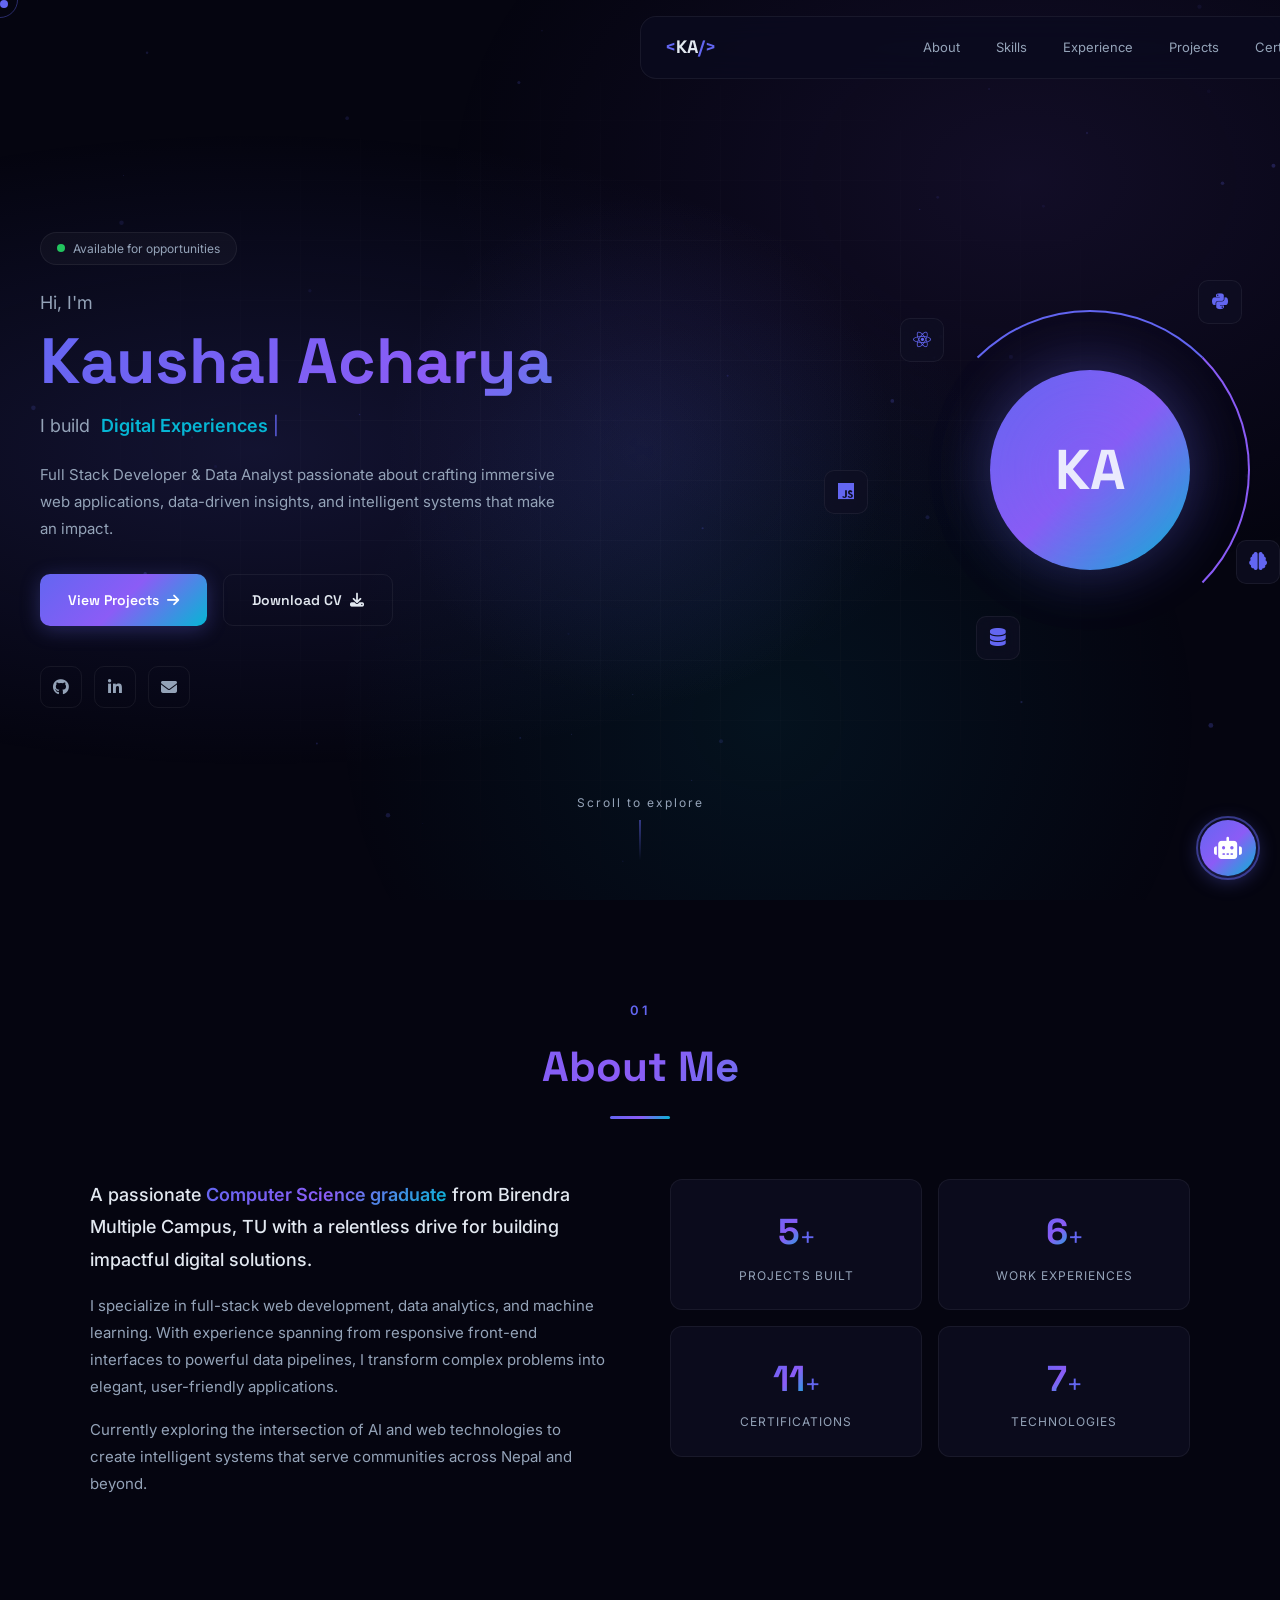
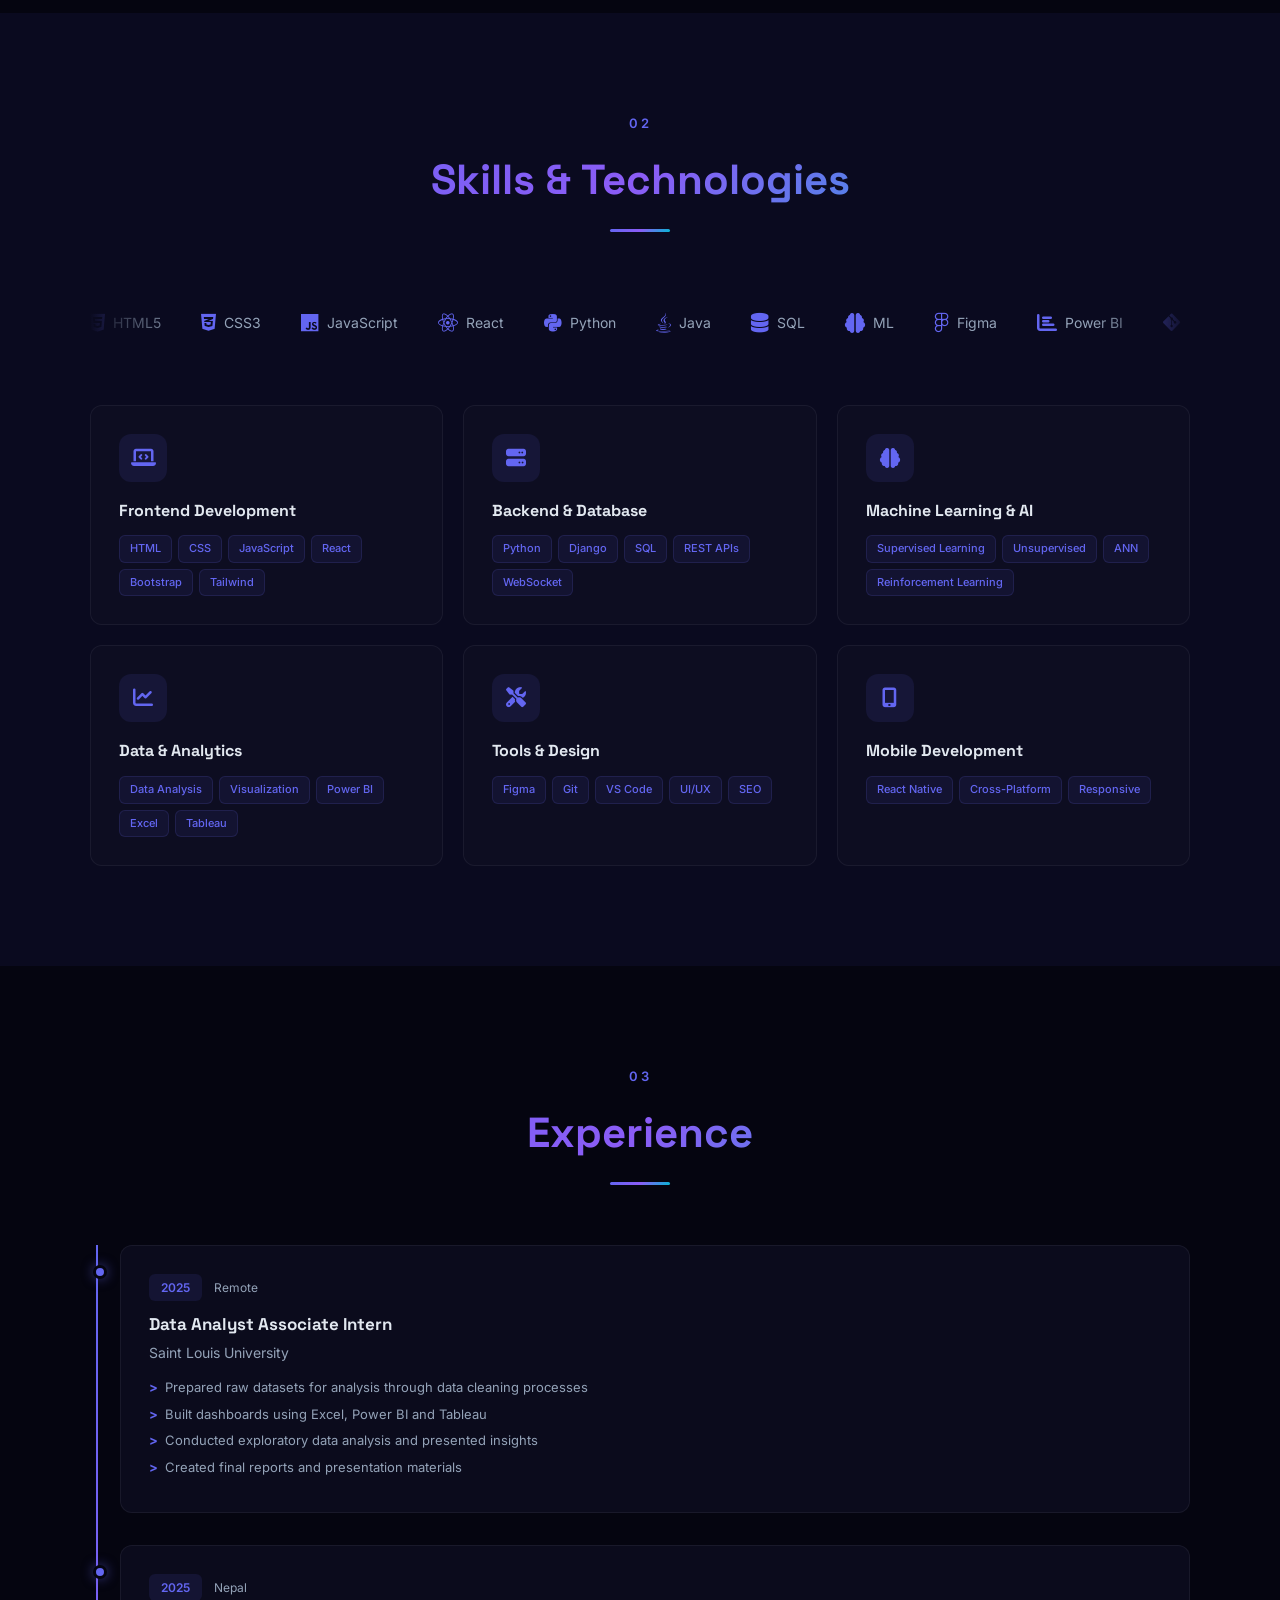
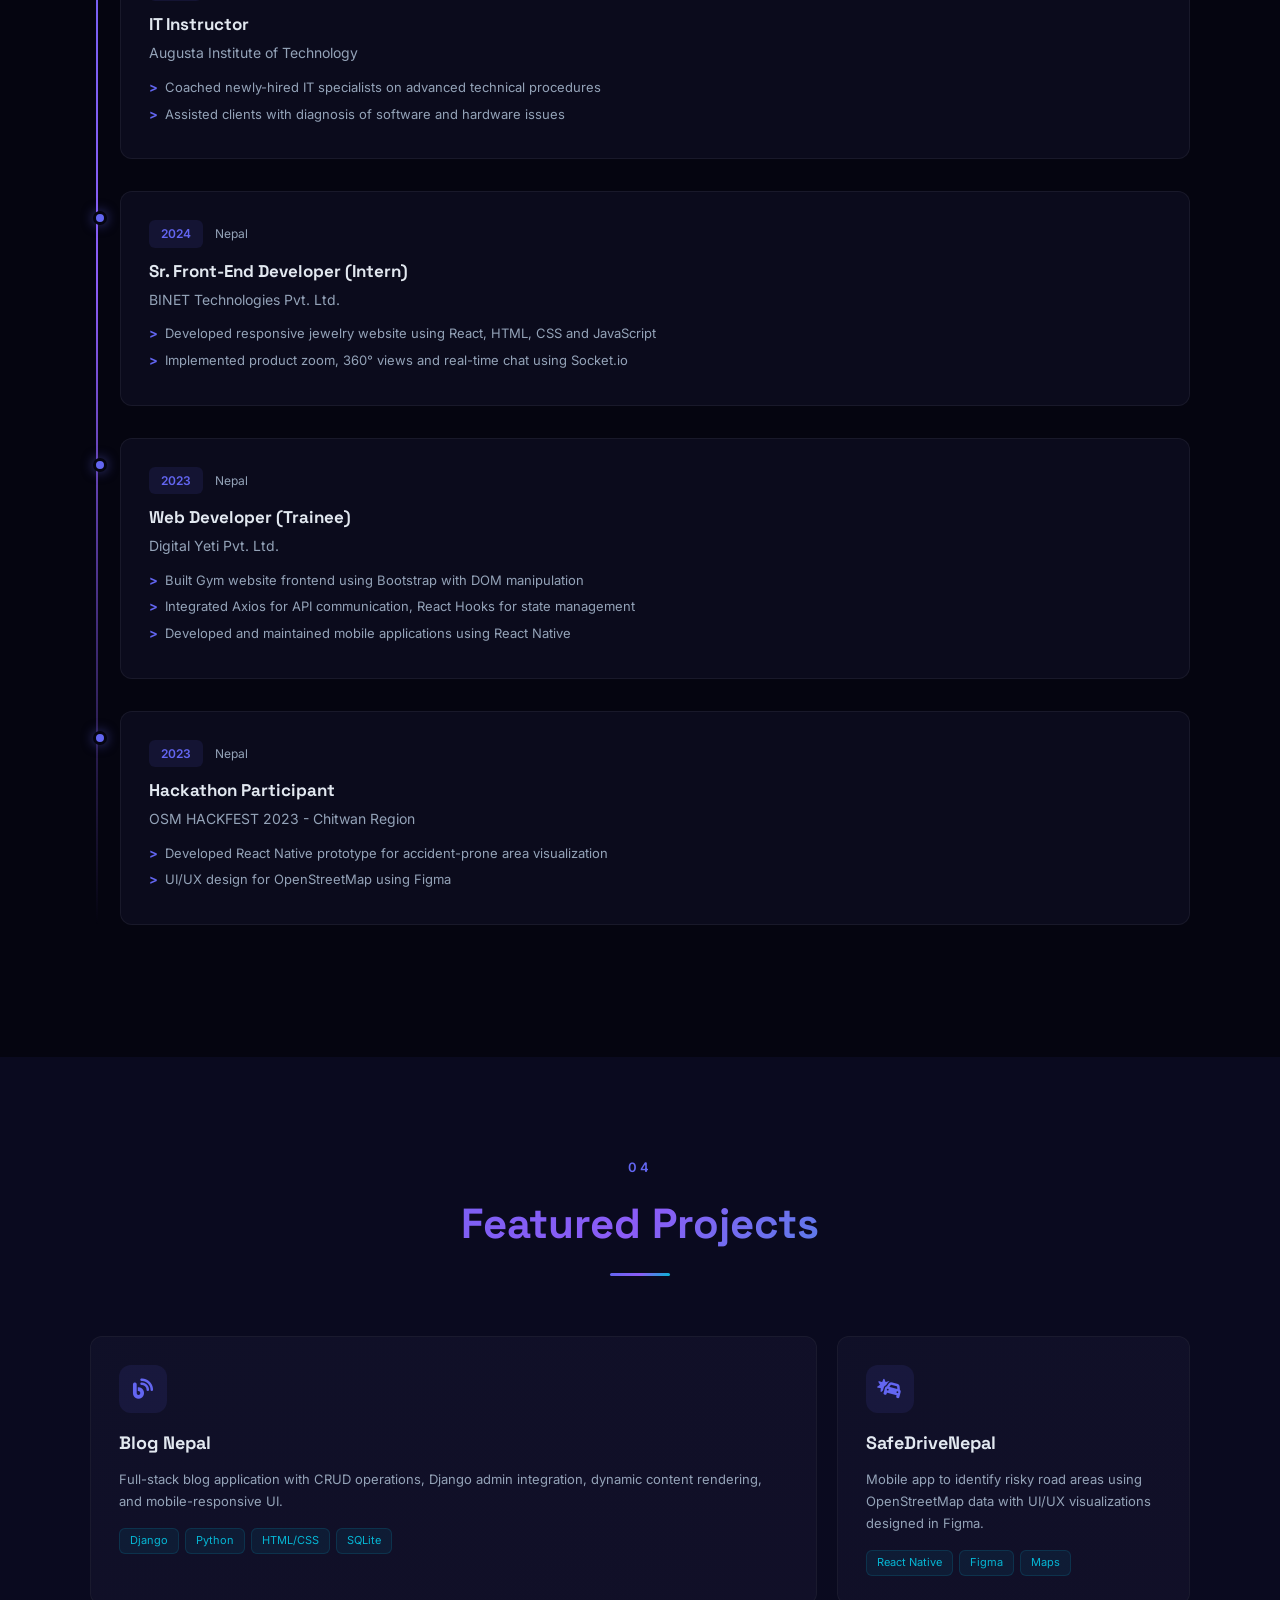
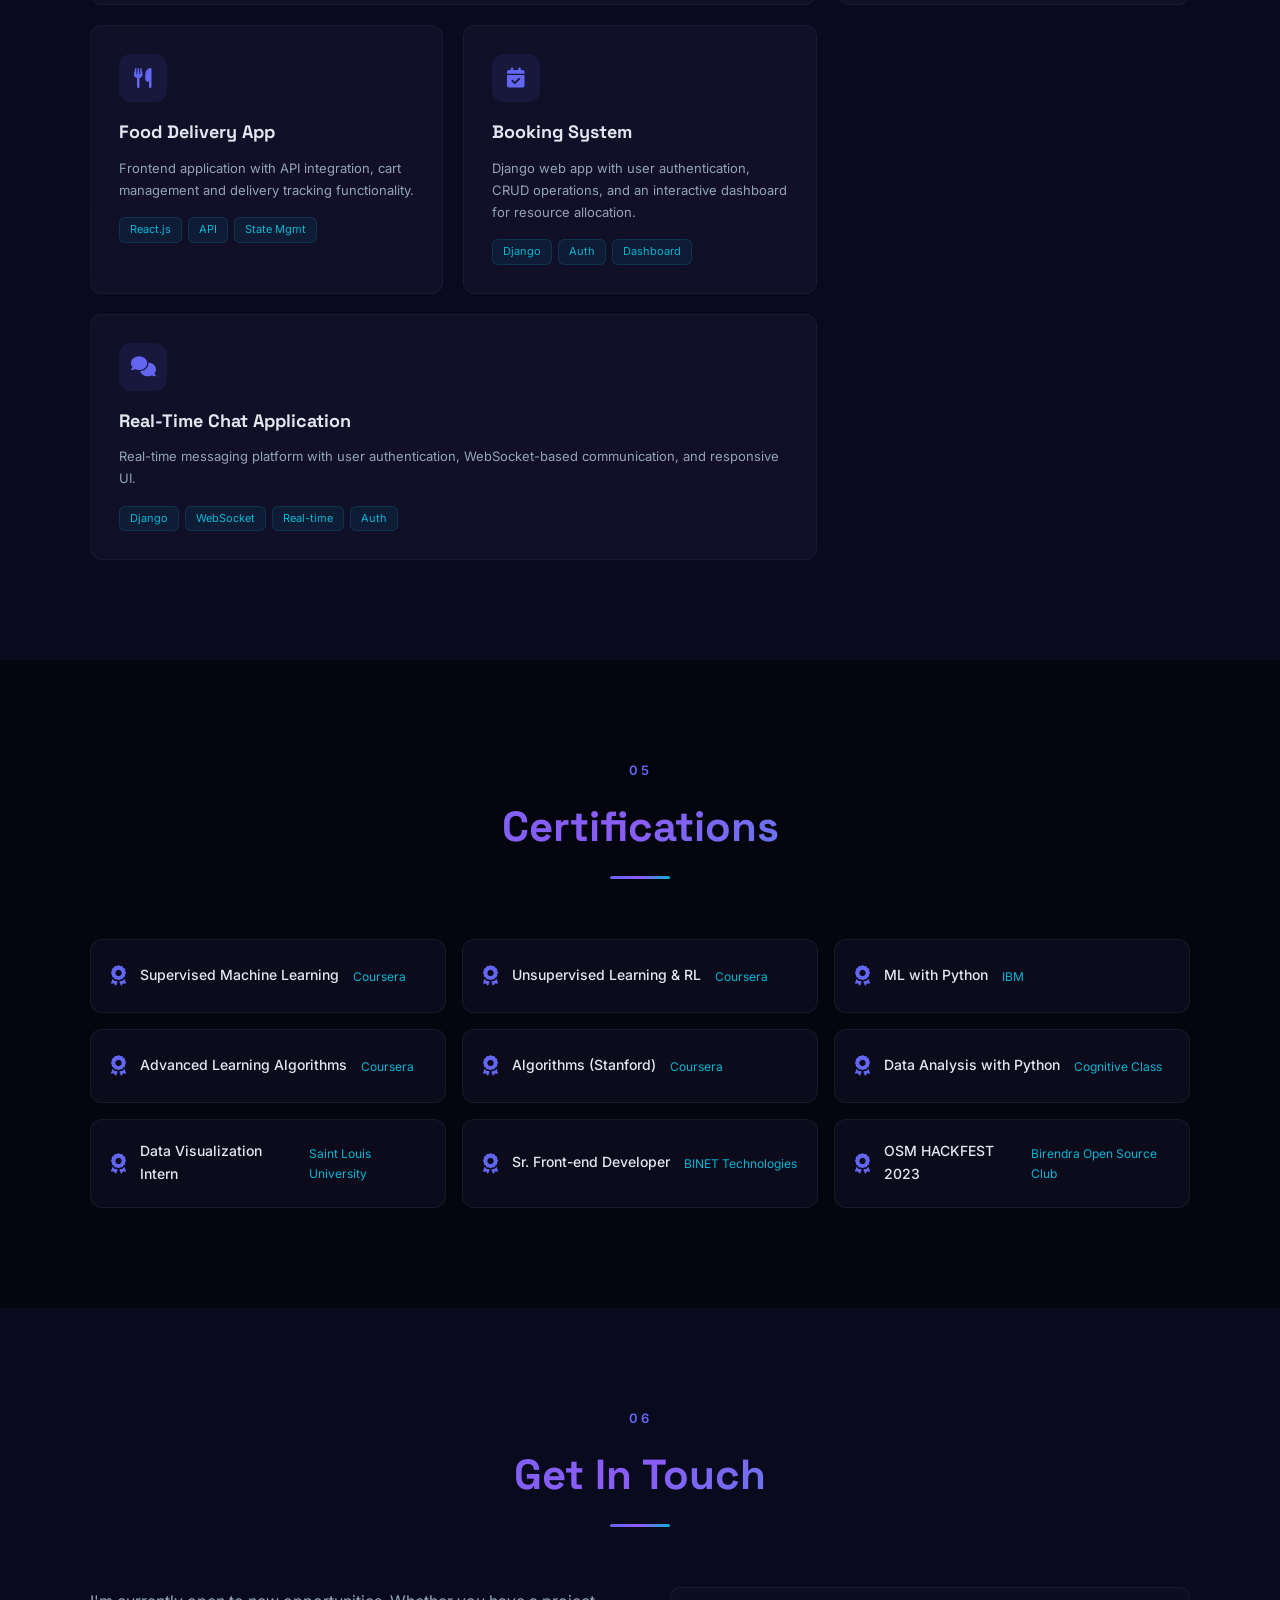
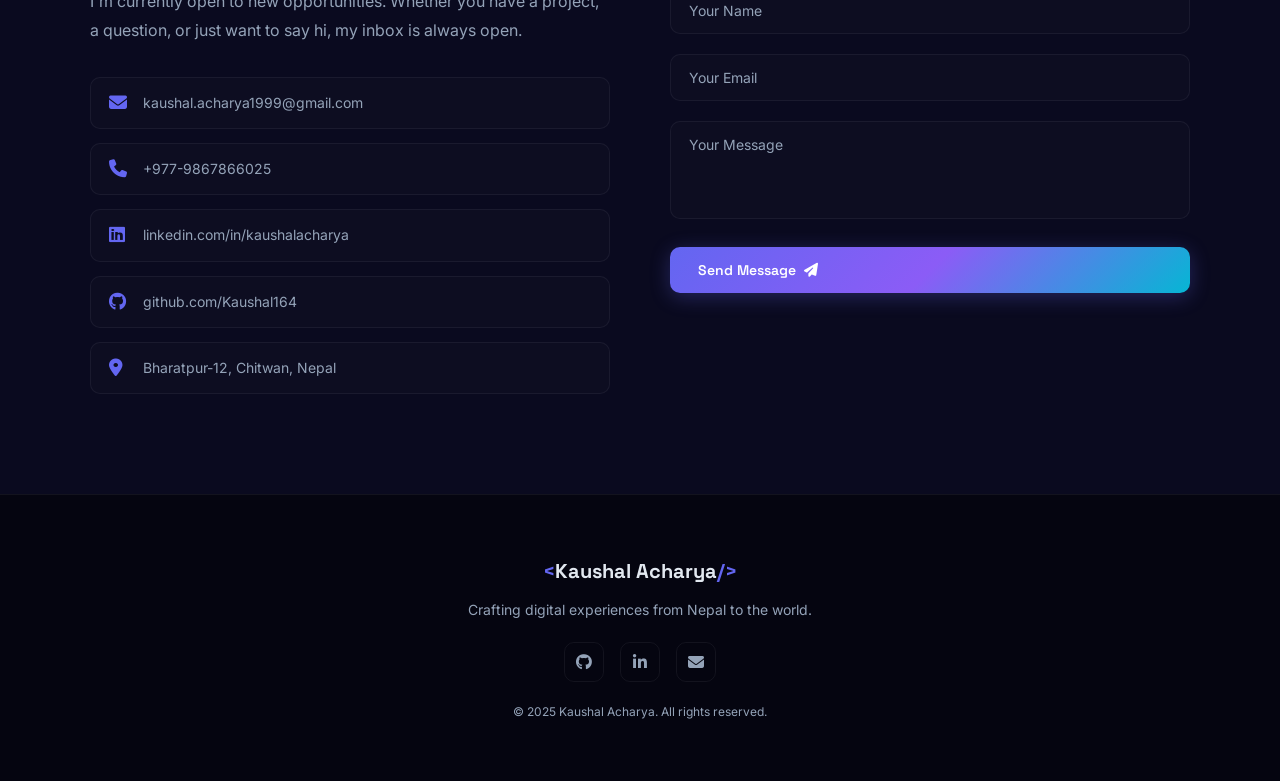
==== index.html @ 0e6165b6 "fix: correct CSS and JS file paths in HTML" ====
<!DOCTYPE html>
<html lang="en" class="dark">
<head>
    <meta charset="UTF-8">
    <meta name="viewport" content="width=device-width, initial-scale=1.0">
    <title>Kaushal Acharya | Software Developer & Data Analyst</title>
    <meta name="description" content="Ultra-premium portfolio of Kaushal Acharya - Full Stack Developer, Data Analyst & ML Enthusiast building impactful digital experiences.">
    <meta name="keywords" content="Kaushal Acharya, Software Developer, Data Analyst, Machine Learning, Nepal, Portfolio">
    <meta property="og:title" content="Kaushal Acharya | Developer Portfolio">
    <meta property="og:description" content="Full Stack Developer & Data Analyst crafting digital experiences">
    <meta property="og:type" content="website">
    <meta property="og:url" content="https://www.kaushalacharya.com.np">
    <link rel="canonical" href="https://www.kaushalacharya.com.np">
    <link rel="preconnect" href="https://fonts.googleapis.com">
    <link rel="preconnect" href="https://fonts.gstatic.com" crossorigin>
    <link href="https://fonts.googleapis.com/css2?family=Space+Grotesk:wght@300;400;500;600;700&family=Inter:wght@300;400;500;600;700;800&display=swap" rel="stylesheet">
    <link rel="stylesheet" href="https://cdnjs.cloudflare.com/ajax/libs/font-awesome/6.5.0/css/all.min.css">
    <link rel="stylesheet" href="styles.css">
</head>
<body>
    <!-- Loading Screen -->
    <div class="loader" id="loader">
        <div class="loader-content">
            <div class="loader-logo">KA</div>
            <div class="loader-bar"><div class="loader-progress" id="loaderProgress"></div></div>
            <div class="loader-text">Initializing experience...</div>
        </div>
    </div>

    <!-- Custom Cursor -->
    <div class="cursor-dot" id="cursorDot"></div>
    <div class="cursor-outline" id="cursorOutline"></div>

    <!-- Scroll Progress -->
    <div class="scroll-progress" id="scrollProgress"></div>

    <!-- Floating Particles Background -->
    <canvas id="particlesCanvas"></canvas>

    <!-- Navbar -->
    <nav class="navbar" id="navbar">
        <div class="nav-container">
            <a href="#hero" class="nav-logo">
                <span class="logo-bracket">&lt;</span>KA<span class="logo-bracket">/&gt;</span>
            </a>
            <div class="nav-links" id="navLinks">
                <a href="#about" class="nav-link">About</a>
                <a href="#skills" class="nav-link">Skills</a>
                <a href="#experience" class="nav-link">Experience</a>
                <a href="#projects" class="nav-link">Projects</a>
                <a href="#certifications" class="nav-link">Certifications</a>
                <a href="#contact" class="nav-link">Contact</a>
            </div>
            <div class="nav-actions">
                <button class="nav-cta" onclick="document.getElementById('contact').scrollIntoView({behavior:'smooth'})">Hire Me</button>
                <button class="nav-toggle" id="navToggle" aria-label="Menu">
                    <span></span><span></span><span></span>
                </button>
            </div>
        </div>
    </nav>

    <!-- Hero Section -->
    <section class="hero" id="hero">
        <div class="hero-bg">
            <div class="hero-gradient"></div>
            <div class="hero-grid"></div>
            <div class="hero-glow"></div>
        </div>
        <div class="hero-content">
            <div class="hero-text">
                <div class="hero-badge">
                    <span class="badge-dot"></span>
                    <span>Available for opportunities</span>
                </div>
                <h1 class="hero-title">
                    <span class="title-line">Hi, I'm</span>
                    <span class="title-name">Kaushal Acharya</span>
                </h1>
                <div class="hero-roles">
                    <span class="role-prefix">I build</span>
                    <span class="role-text" id="roleText">Digital Experiences</span>
                    <span class="role-cursor">|</span>
                </div>
                <p class="hero-desc">Full Stack Developer & Data Analyst passionate about crafting immersive web applications, data-driven insights, and intelligent systems that make an impact.</p>
                <div class="hero-cta">
                    <a href="#projects" class="btn-primary"><span>View Projects</span><i class="fas fa-arrow-right"></i></a>
                    <a href="portfolio/main/static/main/resume/Kaushal_Acharya_Resume.pdf" download class="btn-secondary"><span>Download CV</span><i class="fas fa-download"></i></a>
                </div>
                <div class="hero-social">
                    <a href="https://github.com/Kaushal164" target="_blank" class="social-link" aria-label="GitHub"><i class="fab fa-github"></i></a>
                    <a href="https://linkedin.com/in/kaushalacharya" target="_blank" class="social-link" aria-label="LinkedIn"><i class="fab fa-linkedin-in"></i></a>
                    <a href="mailto:kaushal.acharya1999@gmail.com" class="social-link" aria-label="Email"><i class="fas fa-envelope"></i></a>
                </div>
            </div>
            <div class="hero-visual">
                <div class="hero-avatar">
                    <div class="avatar-ring"></div>
                    <div class="avatar-glow"></div>
                    <div class="avatar-inner">KA</div>
                </div>
                <div class="floating-elements">
                    <div class="float-el float-1"><i class="fab fa-react"></i></div>
                    <div class="float-el float-2"><i class="fab fa-python"></i></div>
                    <div class="float-el float-3"><i class="fas fa-brain"></i></div>
                    <div class="float-el float-4"><i class="fas fa-database"></i></div>
                    <div class="float-el float-5"><i class="fab fa-js"></i></div>
                </div>
            </div>
        </div>
        <div class="scroll-indicator">
            <span>Scroll to explore</span>
            <div class="scroll-line"></div>
        </div>
    </section>

    <!-- About Section -->
    <section class="section" id="about">
        <div class="section-container">
            <div class="section-header">
                <span class="section-tag">01</span>
                <h2 class="section-title">About Me</h2>
                <div class="section-line"></div>
            </div>
            <div class="about-content">
                <div class="about-text">
                    <p class="about-intro">A passionate <span class="text-gradient">Computer Science graduate</span> from Birendra Multiple Campus, TU with a relentless drive for building impactful digital solutions.</p>
                    <p>I specialize in full-stack web development, data analytics, and machine learning. With experience spanning from responsive front-end interfaces to powerful data pipelines, I transform complex problems into elegant, user-friendly applications.</p>
                    <p>Currently exploring the intersection of AI and web technologies to create intelligent systems that serve communities across Nepal and beyond.</p>
                </div>
                <div class="about-stats">
                    <div class="stat-card">
                        <span class="stat-number" data-count="5">0</span><span class="stat-plus">+</span>
                        <span class="stat-label">Projects Built</span>
                    </div>
                    <div class="stat-card">
                        <span class="stat-number" data-count="6">0</span><span class="stat-plus">+</span>
                        <span class="stat-label">Work Experiences</span>
                    </div>
                    <div class="stat-card">
                        <span class="stat-number" data-count="11">0</span><span class="stat-plus">+</span>
                        <span class="stat-label">Certifications</span>
                    </div>
                    <div class="stat-card">
                        <span class="stat-number" data-count="7">0</span><span class="stat-plus">+</span>
                        <span class="stat-label">Technologies</span>
                    </div>
                </div>
            </div>
        </div>
    </section>

    <!-- Skills Section -->
    <section class="section section-alt" id="skills">
        <div class="section-container">
            <div class="section-header">
                <span class="section-tag">02</span>
                <h2 class="section-title">Skills & Technologies</h2>
                <div class="section-line"></div>
            </div>
            <div class="skills-marquee">
                <div class="marquee-track">
                    <div class="marquee-item"><i class="fab fa-html5"></i><span>HTML5</span></div>
                    <div class="marquee-item"><i class="fab fa-css3-alt"></i><span>CSS3</span></div>
                    <div class="marquee-item"><i class="fab fa-js"></i><span>JavaScript</span></div>
                    <div class="marquee-item"><i class="fab fa-react"></i><span>React</span></div>
                    <div class="marquee-item"><i class="fab fa-python"></i><span>Python</span></div>
                    <div class="marquee-item"><i class="fab fa-java"></i><span>Java</span></div>
                    <div class="marquee-item"><i class="fas fa-database"></i><span>SQL</span></div>
                    <div class="marquee-item"><i class="fas fa-brain"></i><span>ML</span></div>
                    <div class="marquee-item"><i class="fab fa-figma"></i><span>Figma</span></div>
                    <div class="marquee-item"><i class="fas fa-chart-bar"></i><span>Power BI</span></div>
                    <div class="marquee-item"><i class="fab fa-git-alt"></i><span>Git</span></div>
                    <div class="marquee-item"><i class="fab fa-node-js"></i><span>Django</span></div>
                    <div class="marquee-item"><i class="fab fa-html5"></i><span>HTML5</span></div>
                    <div class="marquee-item"><i class="fab fa-css3-alt"></i><span>CSS3</span></div>
                    <div class="marquee-item"><i class="fab fa-js"></i><span>JavaScript</span></div>
                    <div class="marquee-item"><i class="fab fa-react"></i><span>React</span></div>
                    <div class="marquee-item"><i class="fab fa-python"></i><span>Python</span></div>
                    <div class="marquee-item"><i class="fab fa-java"></i><span>Java</span></div>
                </div>
            </div>
            <div class="skills-grid">
                <div class="skill-card" data-category="frontend">
                    <div class="skill-card-glow"></div>
                    <div class="skill-card-icon"><i class="fas fa-laptop-code"></i></div>
                    <h3>Frontend Development</h3>
                    <div class="skill-tags">
                        <span>HTML</span><span>CSS</span><span>JavaScript</span><span>React</span><span>Bootstrap</span><span>Tailwind</span>
                    </div>
                </div>
                <div class="skill-card" data-category="backend">
                    <div class="skill-card-glow"></div>
                    <div class="skill-card-icon"><i class="fas fa-server"></i></div>
                    <h3>Backend & Database</h3>
                    <div class="skill-tags">
                        <span>Python</span><span>Django</span><span>SQL</span><span>REST APIs</span><span>WebSocket</span>
                    </div>
                </div>
                <div class="skill-card" data-category="ml">
                    <div class="skill-card-glow"></div>
                    <div class="skill-card-icon"><i class="fas fa-brain"></i></div>
                    <h3>Machine Learning & AI</h3>
                    <div class="skill-tags">
                        <span>Supervised Learning</span><span>Unsupervised</span><span>ANN</span><span>Reinforcement Learning</span>
                    </div>
                </div>
                <div class="skill-card" data-category="data">
                    <div class="skill-card-glow"></div>
                    <div class="skill-card-icon"><i class="fas fa-chart-line"></i></div>
                    <h3>Data & Analytics</h3>
                    <div class="skill-tags">
                        <span>Data Analysis</span><span>Visualization</span><span>Power BI</span><span>Excel</span><span>Tableau</span>
                    </div>
                </div>
                <div class="skill-card" data-category="tools">
                    <div class="skill-card-glow"></div>
                    <div class="skill-card-icon"><i class="fas fa-tools"></i></div>
                    <h3>Tools & Design</h3>
                    <div class="skill-tags">
                        <span>Figma</span><span>Git</span><span>VS Code</span><span>UI/UX</span><span>SEO</span>
                    </div>
                </div>
                <div class="skill-card" data-category="mobile">
                    <div class="skill-card-glow"></div>
                    <div class="skill-card-icon"><i class="fas fa-mobile-alt"></i></div>
                    <h3>Mobile Development</h3>
                    <div class="skill-tags">
                        <span>React Native</span><span>Cross-Platform</span><span>Responsive</span>
                    </div>
                </div>
            </div>
        </div>
    </section>

    <!-- Experience Section -->
    <section class="section" id="experience">
        <div class="section-container">
            <div class="section-header">
                <span class="section-tag">03</span>
                <h2 class="section-title">Experience</h2>
                <div class="section-line"></div>
            </div>
            <div class="timeline">
                <div class="timeline-item">
                    <div class="timeline-dot"></div>
                    <div class="timeline-card">
                        <div class="timeline-meta"><span class="timeline-date">2025</span><span class="timeline-location">Remote</span></div>
                        <h3>Data Analyst Associate Intern</h3>
                        <h4>Saint Louis University</h4>
                        <ul>
                            <li>Prepared raw datasets for analysis through data cleaning processes</li>
                            <li>Built dashboards using Excel, Power BI and Tableau</li>
                            <li>Conducted exploratory data analysis and presented insights</li>
                            <li>Created final reports and presentation materials</li>
                        </ul>
                    </div>
                </div>
                <div class="timeline-item">
                    <div class="timeline-dot"></div>
                    <div class="timeline-card">
                        <div class="timeline-meta"><span class="timeline-date">2025</span><span class="timeline-location">Nepal</span></div>
                        <h3>IT Instructor</h3>
                        <h4>Augusta Institute of Technology</h4>
                        <ul>
                            <li>Coached newly-hired IT specialists on advanced technical procedures</li>
                            <li>Assisted clients with diagnosis of software and hardware issues</li>
                        </ul>
                    </div>
                </div>
                <div class="timeline-item">
                    <div class="timeline-dot"></div>
                    <div class="timeline-card">
                        <div class="timeline-meta"><span class="timeline-date">2024</span><span class="timeline-location">Nepal</span></div>
                        <h3>Sr. Front-End Developer (Intern)</h3>
                        <h4>BINET Technologies Pvt. Ltd.</h4>
                        <ul>
                            <li>Developed responsive jewelry website using React, HTML, CSS and JavaScript</li>
                            <li>Implemented product zoom, 360° views and real-time chat using Socket.io</li>
                        </ul>
                    </div>
                </div>
                <div class="timeline-item">
                    <div class="timeline-dot"></div>
                    <div class="timeline-card">
                        <div class="timeline-meta"><span class="timeline-date">2023</span><span class="timeline-location">Nepal</span></div>
                        <h3>Web Developer (Trainee)</h3>
                        <h4>Digital Yeti Pvt. Ltd.</h4>
                        <ul>
                            <li>Built Gym website frontend using Bootstrap with DOM manipulation</li>
                            <li>Integrated Axios for API communication, React Hooks for state management</li>
                            <li>Developed and maintained mobile applications using React Native</li>
                        </ul>
                    </div>
                </div>
                <div class="timeline-item">
                    <div class="timeline-dot"></div>
                    <div class="timeline-card">
                        <div class="timeline-meta"><span class="timeline-date">2023</span><span class="timeline-location">Nepal</span></div>
                        <h3>Hackathon Participant</h3>
                        <h4>OSM HACKFEST 2023 - Chitwan Region</h4>
                        <ul>
                            <li>Developed React Native prototype for accident-prone area visualization</li>
                            <li>UI/UX design for OpenStreetMap using Figma</li>
                        </ul>
                    </div>
                </div>
            </div>
        </div>
    </section>

    <!-- Projects Section -->
    <section class="section section-alt" id="projects">
        <div class="section-container">
            <div class="section-header">
                <span class="section-tag">04</span>
                <h2 class="section-title">Featured Projects</h2>
                <div class="section-line"></div>
            </div>
            <div class="projects-grid">
                <div class="project-card project-featured">
                    <div class="project-card-bg"></div>
                    <div class="project-content">
                        <div class="project-icon"><i class="fas fa-blog"></i></div>
                        <h3>Blog Nepal</h3>
                        <p>Full-stack blog application with CRUD operations, Django admin integration, dynamic content rendering, and mobile-responsive UI.</p>
                        <div class="project-tags"><span>Django</span><span>Python</span><span>HTML/CSS</span><span>SQLite</span></div>
                    </div>
                </div>
                <div class="project-card">
                    <div class="project-card-bg"></div>
                    <div class="project-content">
                        <div class="project-icon"><i class="fas fa-car-crash"></i></div>
                        <h3>SafeDriveNepal</h3>
                        <p>Mobile app to identify risky road areas using OpenStreetMap data with UI/UX visualizations designed in Figma.</p>
                        <div class="project-tags"><span>React Native</span><span>Figma</span><span>Maps</span></div>
                    </div>
                </div>
                <div class="project-card">
                    <div class="project-card-bg"></div>
                    <div class="project-content">
                        <div class="project-icon"><i class="fas fa-utensils"></i></div>
                        <h3>Food Delivery App</h3>
                        <p>Frontend application with API integration, cart management and delivery tracking functionality.</p>
                        <div class="project-tags"><span>React.js</span><span>API</span><span>State Mgmt</span></div>
                    </div>
                </div>
                <div class="project-card">
                    <div class="project-card-bg"></div>
                    <div class="project-content">
                        <div class="project-icon"><i class="fas fa-calendar-check"></i></div>
                        <h3>Booking System</h3>
                        <p>Django web app with user authentication, CRUD operations, and an interactive dashboard for resource allocation.</p>
                        <div class="project-tags"><span>Django</span><span>Auth</span><span>Dashboard</span></div>
                    </div>
                </div>
                <div class="project-card project-featured">
                    <div class="project-card-bg"></div>
                    <div class="project-content">
                        <div class="project-icon"><i class="fas fa-comments"></i></div>
                        <h3>Real-Time Chat Application</h3>
                        <p>Real-time messaging platform with user authentication, WebSocket-based communication, and responsive UI.</p>
                        <div class="project-tags"><span>Django</span><span>WebSocket</span><span>Real-time</span><span>Auth</span></div>
                    </div>
                </div>
            </div>
        </div>
    </section>

    <!-- Certifications Section -->
    <section class="section" id="certifications">
        <div class="section-container">
            <div class="section-header">
                <span class="section-tag">05</span>
                <h2 class="section-title">Certifications</h2>
                <div class="section-line"></div>
            </div>
            <div class="certs-grid">
                <div class="cert-card"><div class="cert-icon"><i class="fas fa-award"></i></div><h4>Supervised Machine Learning</h4><span>Coursera</span></div>
                <div class="cert-card"><div class="cert-icon"><i class="fas fa-award"></i></div><h4>Unsupervised Learning & RL</h4><span>Coursera</span></div>
                <div class="cert-card"><div class="cert-icon"><i class="fas fa-award"></i></div><h4>ML with Python</h4><span>IBM</span></div>
                <div class="cert-card"><div class="cert-icon"><i class="fas fa-award"></i></div><h4>Advanced Learning Algorithms</h4><span>Coursera</span></div>
                <div class="cert-card"><div class="cert-icon"><i class="fas fa-award"></i></div><h4>Algorithms (Stanford)</h4><span>Coursera</span></div>
                <div class="cert-card"><div class="cert-icon"><i class="fas fa-award"></i></div><h4>Data Analysis with Python</h4><span>Cognitive Class</span></div>
                <div class="cert-card"><div class="cert-icon"><i class="fas fa-award"></i></div><h4>Data Visualization Intern</h4><span>Saint Louis University</span></div>
                <div class="cert-card"><div class="cert-icon"><i class="fas fa-award"></i></div><h4>Sr. Front-end Developer</h4><span>BINET Technologies</span></div>
                <div class="cert-card"><div class="cert-icon"><i class="fas fa-award"></i></div><h4>OSM HACKFEST 2023</h4><span>Birendra Open Source Club</span></div>
            </div>
        </div>
    </section>

    <!-- Contact Section -->
    <section class="section section-alt" id="contact">
        <div class="section-container">
            <div class="section-header">
                <span class="section-tag">06</span>
                <h2 class="section-title">Get In Touch</h2>
                <div class="section-line"></div>
            </div>
            <div class="contact-content">
                <div class="contact-info">
                    <p class="contact-desc">I'm currently open to new opportunities. Whether you have a project, a question, or just want to say hi, my inbox is always open.</p>
                    <div class="contact-links">
                        <a href="mailto:kaushal.acharya1999@gmail.com" class="contact-link"><i class="fas fa-envelope"></i><span>kaushal.acharya1999@gmail.com</span></a>
                        <a href="tel:+9779867866025" class="contact-link"><i class="fas fa-phone"></i><span>+977-9867866025</span></a>
                        <a href="https://linkedin.com/in/kaushalacharya" target="_blank" class="contact-link"><i class="fab fa-linkedin"></i><span>linkedin.com/in/kaushalacharya</span></a>
                        <a href="https://github.com/Kaushal164" target="_blank" class="contact-link"><i class="fab fa-github"></i><span>github.com/Kaushal164</span></a>
                        <div class="contact-link"><i class="fas fa-map-marker-alt"></i><span>Bharatpur-12, Chitwan, Nepal</span></div>
                    </div>
                </div>
                <form class="contact-form" id="contactForm">
                    <div class="form-group">
                        <input type="text" id="name" placeholder="Your Name" required>
                        <div class="form-line"></div>
                    </div>
                    <div class="form-group">
                        <input type="email" id="email" placeholder="Your Email" required>
                        <div class="form-line"></div>
                    </div>
                    <div class="form-group">
                        <textarea id="message" placeholder="Your Message" rows="4" required></textarea>
                        <div class="form-line"></div>
                    </div>
                    <button type="submit" class="btn-primary"><span>Send Message</span><i class="fas fa-paper-plane"></i></button>
                </form>
            </div>
        </div>
    </section>

    <!-- Footer -->
    <footer class="footer">
        <div class="footer-content">
            <div class="footer-brand">
                <span class="logo-bracket">&lt;</span>Kaushal Acharya<span class="logo-bracket">/&gt;</span>
            </div>
            <p class="footer-text">Crafting digital experiences from Nepal to the world.</p>
            <div class="footer-social">
                <a href="https://github.com/Kaushal164" target="_blank"><i class="fab fa-github"></i></a>
                <a href="https://linkedin.com/in/kaushalacharya" target="_blank"><i class="fab fa-linkedin-in"></i></a>
                <a href="mailto:kaushal.acharya1999@gmail.com"><i class="fas fa-envelope"></i></a>
            </div>
            <p class="footer-copy">&copy; 2025 Kaushal Acharya. All rights reserved.</p>
        </div>
        <button class="scroll-top" id="scrollTop"><i class="fas fa-arrow-up"></i></button>
    </footer>

    <!-- AI Assistant -->
    <div class="ai-toggle" id="aiToggle">
        <div class="ai-pulse"></div>
        <i class="fas fa-robot"></i>
    </div>
    <div class="ai-panel" id="aiPanel">
        <div class="ai-header">
            <div class="ai-avatar"><span>KA</span><div class="ai-status"></div></div>
            <div class="ai-info"><span class="ai-name">Kaushal's AI</span><span class="ai-online">Online</span></div>
            <button class="ai-close" id="aiClose"><i class="fas fa-times"></i></button>
        </div>
        <div class="ai-messages" id="aiMessages">
            <div class="ai-msg bot">
                <div class="ai-msg-content">Hey! I'm Kaushal's AI assistant. Ask me about his skills, projects, experience, or anything else. Try the suggestions below!</div>
                <span class="ai-msg-time"></span>
            </div>
        </div>
        <div class="ai-suggestions">
            <button class="ai-suggestion" data-q="What are your skills?">Skills</button>
            <button class="ai-suggestion" data-q="Tell me about your projects">Projects</button>
            <button class="ai-suggestion" data-q="What's your experience?">Experience</button>
            <button class="ai-suggestion" data-q="How can I contact you?">Contact</button>
            <button class="ai-suggestion" data-q="Tell me about your education">Education</button>
        </div>
        <div class="ai-input-area">
            <input type="text" class="ai-input" id="aiInput" placeholder="Ask me anything..." autocomplete="off">
            <button class="ai-send" id="aiSend"><i class="fas fa-paper-plane"></i></button>
        </div>
    </div>

    <script src="script.js"></script>
</body>
</html>
---- styles.css ----
/* ===== ROOT & RESETS ===== */
:root{--bg:#050510;--bg-alt:#0a0a1f;--surface:rgba(15,15,35,0.7);--glass:rgba(255,255,255,0.03);--border:rgba(255,255,255,0.06);--text:#e2e8f0;--text-dim:#94a3b8;--accent:#6366f1;--accent2:#8b5cf6;--cyan:#06b6d4;--gradient:linear-gradient(135deg,#6366f1,#8b5cf6,#06b6d4);--glow:0 0 30px rgba(99,102,241,0.3);--font:'Space Grotesk',sans-serif;--font2:'Inter',sans-serif;--radius:12px;--transition:0.3s cubic-bezier(0.4,0,0.2,1)}
*{margin:0;padding:0;box-sizing:border-box}
html{scroll-behavior:smooth;scroll-padding-top:80px}
body{font-family:var(--font2);background:var(--bg);color:var(--text);overflow-x:hidden;line-height:1.6}
::selection{background:var(--accent);color:#fff}
a{text-decoration:none;color:inherit}
ul{list-style:none}
img{max-width:100%}

/* ===== LOADER ===== */
.loader{position:fixed;inset:0;z-index:10000;background:var(--bg);display:flex;align-items:center;justify-content:center;transition:opacity .6s,visibility .6s}
.loader.hidden{opacity:0;visibility:hidden;pointer-events:none}
.loader-content{text-align:center}
.loader-logo{font-family:var(--font);font-size:48px;font-weight:700;background:var(--gradient);-webkit-background-clip:text;-webkit-text-fill-color:transparent;margin-bottom:30px;animation:pulse 1.5s ease infinite}
.loader-bar{width:200px;height:3px;background:var(--border);border-radius:10px;overflow:hidden;margin:0 auto 16px}
.loader-progress{height:100%;background:var(--gradient);border-radius:10px;width:0;transition:width .3s}
.loader-text{color:var(--text-dim);font-size:13px;letter-spacing:2px;text-transform:uppercase}

/* ===== CURSOR ===== */
.cursor-dot{width:8px;height:8px;background:var(--accent);border-radius:50%;position:fixed;pointer-events:none;z-index:9999;transition:transform .1s}
.cursor-outline{width:36px;height:36px;border:1.5px solid rgba(99,102,241,.4);border-radius:50%;position:fixed;pointer-events:none;z-index:9998;transition:transform .15s,width .3s,height .3s,border-color .3s}
.cursor-outline.hover{width:50px;height:50px;border-color:var(--cyan)}
@media(max-width:768px){.cursor-dot,.cursor-outline{display:none}}

/* ===== SCROLL PROGRESS ===== */
.scroll-progress{position:fixed;top:0;left:0;height:3px;background:var(--gradient);z-index:9997;width:0;transition:width .05s}

/* ===== PARTICLES ===== */
#particlesCanvas{position:fixed;inset:0;z-index:0;pointer-events:none;opacity:.4}

/* ===== NAVBAR ===== */
.navbar{position:fixed;top:16px;left:50%;transform:translateX(-50%);z-index:1000;width:calc(100% - 40px);max-width:1100px;background:rgba(10,10,30,.8);backdrop-filter:blur(20px);border:1px solid var(--border);border-radius:16px;padding:12px 24px;transition:all .4s;opacity:0;transform:translateX(-50%) translateY(-20px)}
.navbar.visible{opacity:1;transform:translateX(-50%) translateY(0)}
.navbar.scrolled{background:rgba(5,5,16,.95);box-shadow:var(--glow)}
.nav-container{display:flex;align-items:center;justify-content:space-between}
.nav-logo{font-family:var(--font);font-size:18px;font-weight:700;color:var(--text)}
.logo-bracket{color:var(--accent)}
.nav-links{display:flex;gap:8px}
.nav-link{font-size:13px;padding:8px 14px;border-radius:8px;color:var(--text-dim);transition:all .3s;position:relative}
.nav-link:hover,.nav-link.active{color:var(--text);background:var(--glass)}
.nav-link.active::after{content:'';position:absolute;bottom:4px;left:50%;transform:translateX(-50%);width:20px;height:2px;background:var(--accent);border-radius:2px}
.nav-actions{display:flex;align-items:center;gap:12px}
.nav-cta{background:var(--gradient);color:#fff;border:none;padding:8px 20px;border-radius:8px;font-size:13px;font-weight:600;cursor:pointer;font-family:var(--font);transition:all .3s;box-shadow:0 4px 15px rgba(99,102,241,.3)}
.nav-cta:hover{transform:translateY(-2px);box-shadow:0 8px 25px rgba(99,102,241,.4)}
.nav-toggle{display:none;background:none;border:none;cursor:pointer;padding:8px}
.nav-toggle span{display:block;width:22px;height:2px;background:var(--text);margin:5px 0;transition:.3s;border-radius:2px}

/* ===== HERO ===== */
.hero{position:relative;min-height:100vh;display:flex;align-items:center;padding:120px 40px 80px;overflow:hidden}
.hero-bg{position:absolute;inset:0;z-index:0}
.hero-gradient{position:absolute;inset:0;background:radial-gradient(ellipse at 20% 50%,rgba(99,102,241,.15) 0%,transparent 50%),radial-gradient(ellipse at 80% 20%,rgba(139,92,246,.1) 0%,transparent 40%),radial-gradient(ellipse at 60% 80%,rgba(6,182,212,.08) 0%,transparent 40%)}
.hero-grid{position:absolute;inset:0;background-image:linear-gradient(rgba(255,255,255,.02) 1px,transparent 1px),linear-gradient(90deg,rgba(255,255,255,.02) 1px,transparent 1px);background-size:60px 60px;mask-image:radial-gradient(ellipse at center,black 30%,transparent 70%)}
.hero-glow{position:absolute;top:50%;left:50%;width:600px;height:600px;transform:translate(-50%,-50%);background:radial-gradient(circle,rgba(99,102,241,.12),transparent 60%);animation:breathe 6s ease infinite}
.hero-content{max-width:1200px;margin:0 auto;display:flex;align-items:center;justify-content:space-between;gap:80px;position:relative;z-index:1;width:100%}
.hero-text{flex:1}
.hero-badge{display:inline-flex;align-items:center;gap:8px;background:var(--glass);border:1px solid var(--border);padding:6px 16px;border-radius:20px;font-size:12px;color:var(--text-dim);margin-bottom:24px}
.badge-dot{width:8px;height:8px;background:#22c55e;border-radius:50%;animation:pulse 2s infinite}
.hero-title{margin-bottom:16px}
.title-line{display:block;font-size:18px;color:var(--text-dim);font-weight:400;margin-bottom:8px}
.title-name{display:block;font-family:var(--font);font-size:clamp(36px,5vw,64px);font-weight:700;background:var(--gradient);-webkit-background-clip:text;-webkit-text-fill-color:transparent;line-height:1.1}
.hero-roles{margin-bottom:20px;font-size:18px;color:var(--text-dim)}
.role-prefix{margin-right:6px}
.role-text{color:var(--cyan);font-weight:600}
.role-cursor{color:var(--accent);animation:blink 1s step-end infinite}
.hero-desc{font-size:15px;color:var(--text-dim);max-width:520px;line-height:1.8;margin-bottom:32px}
.hero-cta{display:flex;gap:16px;flex-wrap:wrap;margin-bottom:40px}
.btn-primary{display:inline-flex;align-items:center;gap:8px;padding:14px 28px;background:var(--gradient);color:#fff;border-radius:10px;font-weight:600;font-size:14px;transition:all .3s;box-shadow:0 4px 20px rgba(99,102,241,.3);border:none;cursor:pointer;font-family:var(--font)}
.btn-primary:hover{transform:translateY(-3px);box-shadow:0 8px 30px rgba(99,102,241,.5)}
.btn-secondary{display:inline-flex;align-items:center;gap:8px;padding:14px 28px;background:transparent;color:var(--text);border:1px solid var(--border);border-radius:10px;font-weight:600;font-size:14px;transition:all .3s;cursor:pointer;font-family:var(--font)}
.btn-secondary:hover{border-color:var(--accent);background:var(--glass);transform:translateY(-3px)}
.hero-social{display:flex;gap:12px}
.social-link{width:42px;height:42px;border-radius:10px;border:1px solid var(--border);display:flex;align-items:center;justify-content:center;font-size:16px;color:var(--text-dim);transition:all .3s}
.social-link:hover{border-color:var(--accent);color:var(--accent);background:var(--glass);transform:translateY(-3px);box-shadow:var(--glow)}
.hero-visual{position:relative;flex-shrink:0}
.hero-avatar{position:relative;width:300px;height:300px;display:flex;align-items:center;justify-content:center}
.avatar-ring{position:absolute;inset:-10px;border-radius:50%;border:2px solid transparent;border-top-color:var(--accent);border-right-color:var(--accent2);animation:spin 8s linear infinite}
.avatar-glow{position:absolute;inset:0;border-radius:50%;background:radial-gradient(circle,rgba(99,102,241,.2),transparent 60%);filter:blur(30px);animation:breathe 4s ease infinite}
.avatar-inner{width:200px;height:200px;border-radius:50%;background:var(--gradient);display:flex;align-items:center;justify-content:center;font-family:var(--font);font-size:56px;font-weight:700;color:#fff;box-shadow:0 0 60px rgba(99,102,241,.3)}
.floating-elements{position:absolute;inset:-40px}
.float-el{position:absolute;width:44px;height:44px;border-radius:10px;background:var(--surface);border:1px solid var(--border);display:flex;align-items:center;justify-content:center;font-size:18px;color:var(--accent);animation:float 6s ease infinite;backdrop-filter:blur(10px)}
.float-1{top:10%;left:0;animation-delay:0s}
.float-2{top:0;right:10%;animation-delay:1s}
.float-3{bottom:20%;right:0;animation-delay:2s}
.float-4{bottom:0;left:20%;animation-delay:3s}
.float-5{top:50%;left:-20%;animation-delay:4s}
.scroll-indicator{position:absolute;bottom:40px;left:50%;transform:translateX(-50%);display:flex;flex-direction:column;align-items:center;gap:8px;color:var(--text-dim);font-size:12px;letter-spacing:2px}
.scroll-line{width:1px;height:40px;background:linear-gradient(to bottom,var(--accent),transparent);animation:scrollDown 2s ease infinite}

/* ===== SECTIONS ===== */
.section{padding:100px 40px;position:relative}
.section-alt{background:var(--bg-alt)}
.section-container{max-width:1100px;margin:0 auto}
.section-header{margin-bottom:60px;text-align:center}
.section-tag{font-size:13px;color:var(--accent);font-weight:600;letter-spacing:3px;text-transform:uppercase;display:block;margin-bottom:12px}
.section-title{font-family:var(--font);font-size:clamp(28px,4vw,42px);font-weight:700;background:var(--gradient);-webkit-background-clip:text;-webkit-text-fill-color:transparent}
.section-line{width:60px;height:3px;background:var(--gradient);margin:16px auto 0;border-radius:3px}

/* ===== ABOUT ===== */
.about-content{display:grid;grid-template-columns:1fr 1fr;gap:60px;align-items:start}
.about-text p{color:var(--text-dim);margin-bottom:16px;font-size:15px;line-height:1.8}
.about-intro{font-size:18px!important;color:var(--text)!important;font-weight:500}
.text-gradient{background:var(--gradient);-webkit-background-clip:text;-webkit-text-fill-color:transparent;font-weight:600}
.about-stats{display:grid;grid-template-columns:1fr 1fr;gap:16px}
.stat-card{background:var(--surface);border:1px solid var(--border);border-radius:var(--radius);padding:24px;text-align:center;transition:all .3s}
.stat-card:hover{border-color:var(--accent);transform:translateY(-4px);box-shadow:var(--glow)}
.stat-number{font-family:var(--font);font-size:36px;font-weight:700;background:var(--gradient);-webkit-background-clip:text;-webkit-text-fill-color:transparent}
.stat-plus{font-size:24px;color:var(--accent)}
.stat-label{display:block;font-size:12px;color:var(--text-dim);margin-top:4px;text-transform:uppercase;letter-spacing:1px}


/* ===== SKILLS ===== */
.skills-marquee{overflow:hidden;margin-bottom:50px;padding:20px 0;position:relative}
.skills-marquee::before,.skills-marquee::after{content:'';position:absolute;top:0;bottom:0;width:100px;z-index:1}
.skills-marquee::before{left:0;background:linear-gradient(90deg,var(--bg-alt),transparent)}
.skills-marquee::after{right:0;background:linear-gradient(270deg,var(--bg-alt),transparent)}
.marquee-track{display:flex;gap:40px;animation:marquee 30s linear infinite;width:max-content}
.marquee-item{display:flex;align-items:center;gap:8px;font-size:14px;color:var(--text-dim);white-space:nowrap}
.marquee-item i{font-size:20px;color:var(--accent)}
.skills-grid{display:grid;grid-template-columns:repeat(auto-fit,minmax(300px,1fr));gap:20px}
.skill-card{position:relative;background:var(--surface);border:1px solid var(--border);border-radius:var(--radius);padding:28px;transition:all .4s;overflow:hidden}
.skill-card:hover{border-color:var(--accent);transform:translateY(-6px);box-shadow:var(--glow)}
.skill-card-glow{position:absolute;top:-50%;left:-50%;width:200%;height:200%;background:radial-gradient(circle at center,rgba(99,102,241,.06),transparent 40%);opacity:0;transition:opacity .4s}
.skill-card:hover .skill-card-glow{opacity:1}
.skill-card-icon{width:48px;height:48px;border-radius:12px;background:rgba(99,102,241,.1);display:flex;align-items:center;justify-content:center;color:var(--accent);font-size:20px;margin-bottom:16px}
.skill-card h3{font-family:var(--font);font-size:16px;margin-bottom:12px;color:var(--text)}
.skill-card .skill-tags{display:flex;flex-wrap:wrap;gap:6px}
.skill-card .skill-tags span{background:rgba(99,102,241,.08);border:1px solid rgba(99,102,241,.15);color:var(--accent);padding:4px 10px;border-radius:6px;font-size:11px;font-weight:500}

/* ===== EXPERIENCE ===== */
.timeline{position:relative;padding-left:30px}
.timeline::before{content:'';position:absolute;left:6px;top:0;bottom:0;width:2px;background:linear-gradient(to bottom,var(--accent),var(--accent2),transparent)}
.timeline-item{position:relative;margin-bottom:32px;opacity:0;transform:translateY(20px);transition:all .6s}
.timeline-item.visible{opacity:1;transform:translateY(0)}
.timeline-dot{position:absolute;left:-27px;top:20px;width:14px;height:14px;border-radius:50%;background:var(--accent);border:3px solid var(--bg);box-shadow:0 0 12px rgba(99,102,241,.5)}
.timeline-card{background:var(--surface);border:1px solid var(--border);border-radius:var(--radius);padding:28px;transition:all .3s}
.timeline-card:hover{border-color:var(--accent);box-shadow:var(--glow)}
.timeline-meta{display:flex;gap:12px;margin-bottom:10px}
.timeline-date{background:rgba(99,102,241,.1);color:var(--accent);padding:4px 12px;border-radius:6px;font-size:12px;font-weight:600}
.timeline-location{color:var(--text-dim);font-size:12px;display:flex;align-items:center;gap:4px}
.timeline-card h3{font-family:var(--font);font-size:17px;color:var(--text);margin-bottom:4px}
.timeline-card h4{font-size:14px;color:var(--text-dim);margin-bottom:12px;font-weight:400}
.timeline-card ul{padding-left:0}
.timeline-card li{position:relative;padding-left:16px;margin-bottom:6px;font-size:13px;color:var(--text-dim)}
.timeline-card li::before{content:'>';position:absolute;left:0;color:var(--accent);font-weight:bold}

/* ===== PROJECTS ===== */
.projects-grid{display:grid;grid-template-columns:repeat(auto-fit,minmax(320px,1fr));gap:20px}
.project-card{position:relative;background:var(--surface);border:1px solid var(--border);border-radius:var(--radius);overflow:hidden;transition:all .4s}
.project-card:hover{border-color:var(--accent);transform:translateY(-6px);box-shadow:var(--glow)}
.project-card-bg{position:absolute;inset:0;background:linear-gradient(135deg,rgba(99,102,241,.03),rgba(139,92,246,.03));transition:opacity .4s}
.project-card:hover .project-card-bg{opacity:0}
.project-card::before{content:'';position:absolute;top:0;left:0;right:0;height:3px;background:var(--gradient);transform:scaleX(0);transform-origin:left;transition:transform .4s}
.project-card:hover::before{transform:scaleX(1)}
.project-content{position:relative;padding:28px}
.project-icon{width:48px;height:48px;border-radius:12px;background:rgba(99,102,241,.1);display:flex;align-items:center;justify-content:center;color:var(--accent);font-size:20px;margin-bottom:16px}
.project-content h3{font-family:var(--font);font-size:18px;margin-bottom:10px;color:var(--text)}
.project-content p{font-size:13px;color:var(--text-dim);line-height:1.7;margin-bottom:16px}
.project-tags{display:flex;flex-wrap:wrap;gap:6px}
.project-tags span{background:rgba(6,182,212,.08);border:1px solid rgba(6,182,212,.15);color:var(--cyan);padding:3px 10px;border-radius:6px;font-size:11px}
.project-featured{grid-column:span 2}

/* ===== CERTIFICATIONS ===== */
.certs-grid{display:grid;grid-template-columns:repeat(auto-fit,minmax(280px,1fr));gap:16px}
.cert-card{background:var(--surface);border:1px solid var(--border);border-radius:var(--radius);padding:20px;display:flex;align-items:center;gap:14px;transition:all .3s}
.cert-card:hover{border-color:var(--accent);transform:translateY(-3px);box-shadow:var(--glow)}
.cert-icon{color:var(--accent);font-size:20px;flex-shrink:0}
.cert-card h4{font-size:14px;color:var(--text);font-weight:500;margin-bottom:2px}
.cert-card span{font-size:12px;color:var(--cyan)}

/* ===== CONTACT ===== */
.contact-content{display:grid;grid-template-columns:1fr 1fr;gap:60px}
.contact-desc{font-size:16px;color:var(--text-dim);line-height:1.8;margin-bottom:32px}
.contact-links{display:flex;flex-direction:column;gap:14px}
.contact-link{display:flex;align-items:center;gap:14px;padding:14px 18px;background:var(--surface);border:1px solid var(--border);border-radius:10px;color:var(--text-dim);font-size:14px;transition:all .3s}
.contact-link:hover{border-color:var(--accent);color:var(--text)}
.contact-link i{color:var(--accent);font-size:18px;min-width:20px}
.contact-form{display:flex;flex-direction:column;gap:20px}
.form-group{position:relative}
.form-group input,.form-group textarea{width:100%;background:var(--surface);border:1px solid var(--border);border-radius:10px;padding:14px 18px;color:var(--text);font-family:var(--font2);font-size:14px;outline:none;transition:border-color .3s;resize:none}
.form-group input:focus,.form-group textarea:focus{border-color:var(--accent)}
.form-group input::placeholder,.form-group textarea::placeholder{color:var(--text-dim)}
.form-line{position:absolute;bottom:0;left:0;right:0;height:2px;background:var(--gradient);border-radius:0 0 10px 10px;transform:scaleX(0);transition:transform .3s}
.form-group input:focus~.form-line,.form-group textarea:focus~.form-line{transform:scaleX(1)}

/* ===== FOOTER ===== */
.footer{text-align:center;padding:60px 40px;border-top:1px solid var(--border);position:relative}
.footer-brand{font-family:var(--font);font-size:20px;font-weight:700;margin-bottom:12px;color:var(--text)}
.footer-text{color:var(--text-dim);font-size:14px;margin-bottom:20px}
.footer-social{display:flex;justify-content:center;gap:16px;margin-bottom:20px}
.footer-social a{width:40px;height:40px;border-radius:10px;border:1px solid var(--border);display:flex;align-items:center;justify-content:center;color:var(--text-dim);transition:all .3s}
.footer-social a:hover{border-color:var(--accent);color:var(--accent);transform:translateY(-3px)}
.footer-copy{font-size:12px;color:var(--text-dim)}
.scroll-top{position:absolute;right:40px;bottom:40px;width:44px;height:44px;border-radius:10px;background:var(--gradient);color:#fff;border:none;cursor:pointer;font-size:16px;transition:all .3s;opacity:0;transform:translateY(10px)}
.scroll-top.visible{opacity:1;transform:translateY(0)}
.scroll-top:hover{transform:translateY(-4px);box-shadow:var(--glow)}

/* ===== AI ASSISTANT ===== */
.ai-toggle{position:fixed;bottom:24px;right:24px;width:56px;height:56px;border-radius:50%;background:var(--gradient);color:#fff;display:flex;align-items:center;justify-content:center;font-size:22px;cursor:pointer;z-index:1001;box-shadow:0 4px 20px rgba(99,102,241,.4);transition:all .3s}
.ai-toggle:hover{transform:scale(1.1);box-shadow:0 6px 30px rgba(99,102,241,.5)}
.ai-pulse{position:absolute;inset:-4px;border-radius:50%;border:2px solid var(--accent);animation:pulse 2s infinite;opacity:.5}
.ai-panel{position:fixed;bottom:90px;right:24px;width:380px;height:520px;background:rgba(10,10,30,.95);backdrop-filter:blur(20px);border:1px solid var(--border);border-radius:20px;z-index:1002;display:none;flex-direction:column;overflow:hidden;box-shadow:0 20px 60px rgba(0,0,0,.4),0 0 30px rgba(99,102,241,.1);animation:slideUp .3s ease}
.ai-panel.active{display:flex}
.ai-header{display:flex;align-items:center;gap:12px;padding:16px 20px;border-bottom:1px solid var(--border);background:rgba(99,102,241,.05)}
.ai-avatar{width:36px;height:36px;border-radius:50%;background:var(--gradient);display:flex;align-items:center;justify-content:center;font-size:12px;font-weight:700;color:#fff;position:relative}
.ai-status{position:absolute;bottom:0;right:0;width:10px;height:10px;background:#22c55e;border-radius:50%;border:2px solid rgba(10,10,30,.95)}
.ai-info{flex:1}
.ai-name{display:block;font-size:14px;font-weight:600;color:var(--text)}
.ai-online{font-size:11px;color:#22c55e}
.ai-close{background:none;border:none;color:var(--text-dim);cursor:pointer;font-size:16px;padding:4px;transition:color .3s}
.ai-close:hover{color:var(--accent)}
.ai-messages{flex:1;overflow-y:auto;padding:16px;display:flex;flex-direction:column;gap:12px}
.ai-messages::-webkit-scrollbar{width:4px}
.ai-messages::-webkit-scrollbar-thumb{background:var(--accent);border-radius:4px}
.ai-msg{max-width:85%;animation:msgIn .3s ease}
.ai-msg.bot{align-self:flex-start}
.ai-msg.user{align-self:flex-end}
.ai-msg.bot .ai-msg-content{background:var(--surface);border:1px solid var(--border);border-radius:4px 14px 14px 14px;padding:12px 16px;font-size:13px;line-height:1.6;color:var(--text)}
.ai-msg.user .ai-msg-content{background:var(--gradient);border-radius:14px 4px 14px 14px;padding:12px 16px;font-size:13px;line-height:1.6;color:#fff}
.ai-msg-time{font-size:10px;color:var(--text-dim);margin-top:4px;display:block}
.ai-suggestions{padding:8px 16px;display:flex;flex-wrap:wrap;gap:6px;border-top:1px solid var(--border)}
.ai-suggestion{background:var(--surface);border:1px solid var(--border);color:var(--text-dim);padding:6px 12px;border-radius:16px;font-size:11px;cursor:pointer;transition:all .3s;font-family:var(--font2)}
.ai-suggestion:hover{border-color:var(--accent);color:var(--accent)}
.ai-input-area{display:flex;gap:8px;padding:12px 16px;border-top:1px solid var(--border)}
.ai-input{flex:1;background:var(--surface);border:1px solid var(--border);border-radius:12px;padding:10px 16px;color:var(--text);font-family:var(--font2);font-size:13px;outline:none;transition:border-color .3s}
.ai-input:focus{border-color:var(--accent)}
.ai-input::placeholder{color:var(--text-dim)}
.ai-send{width:38px;height:38px;border-radius:50%;background:var(--gradient);color:#fff;border:none;cursor:pointer;display:flex;align-items:center;justify-content:center;transition:all .3s;font-size:13px}
.ai-send:hover{transform:scale(1.1);box-shadow:0 4px 15px rgba(99,102,241,.4)}

/* ===== ANIMATIONS ===== */
@keyframes pulse{0%,100%{opacity:1}50%{opacity:.5}}
@keyframes breathe{0%,100%{transform:translate(-50%,-50%) scale(1)}50%{transform:translate(-50%,-50%) scale(1.1)}}
@keyframes spin{to{transform:rotate(360deg)}}
@keyframes float{0%,100%{transform:translateY(0)}50%{transform:translateY(-12px)}}
@keyframes blink{0%,100%{opacity:1}50%{opacity:0}}
@keyframes marquee{to{transform:translateX(-50%)}}
@keyframes scrollDown{0%{opacity:0;height:0}50%{opacity:1}100%{opacity:0;height:40px;transform:translateY(10px)}}
@keyframes slideUp{from{opacity:0;transform:translateY(20px)}to{opacity:1;transform:translateY(0)}}
@keyframes msgIn{from{opacity:0;transform:translateY(8px)}to{opacity:1;transform:translateY(0)}}

/* ===== RESPONSIVE ===== */
@media(max-width:1024px){
    .hero-content{flex-direction:column;text-align:center;gap:40px}
    .hero-text{order:2}
    .hero-visual{order:1}
    .hero-desc{margin:0 auto 32px}
    .hero-cta,.hero-social{justify-content:center}
    .about-content{grid-template-columns:1fr}
    .contact-content{grid-template-columns:1fr}
    .project-featured{grid-column:span 1}
}
@media(max-width:768px){
    .nav-links{position:fixed;top:0;left:0;right:0;bottom:0;background:rgba(5,5,16,.98);backdrop-filter:blur(20px);flex-direction:column;align-items:center;justify-content:center;gap:24px;display:none;z-index:999}
    .nav-links.active{display:flex}
    .nav-link{font-size:18px;padding:12px 24px}
    .nav-toggle{display:block}
    .nav-cta{display:none}
    .hero{padding:100px 20px 60px}
    .section{padding:60px 20px}
    .hero-avatar{width:200px;height:200px}
    .avatar-inner{width:140px;height:140px;font-size:40px}
    .skills-grid,.projects-grid,.certs-grid{grid-template-columns:1fr}
    .about-stats{grid-template-columns:1fr 1fr}
    .title-name{font-size:32px}
    .ai-panel{width:calc(100% - 20px);right:10px;bottom:85px;height:460px}
    .scroll-indicator{display:none}
}
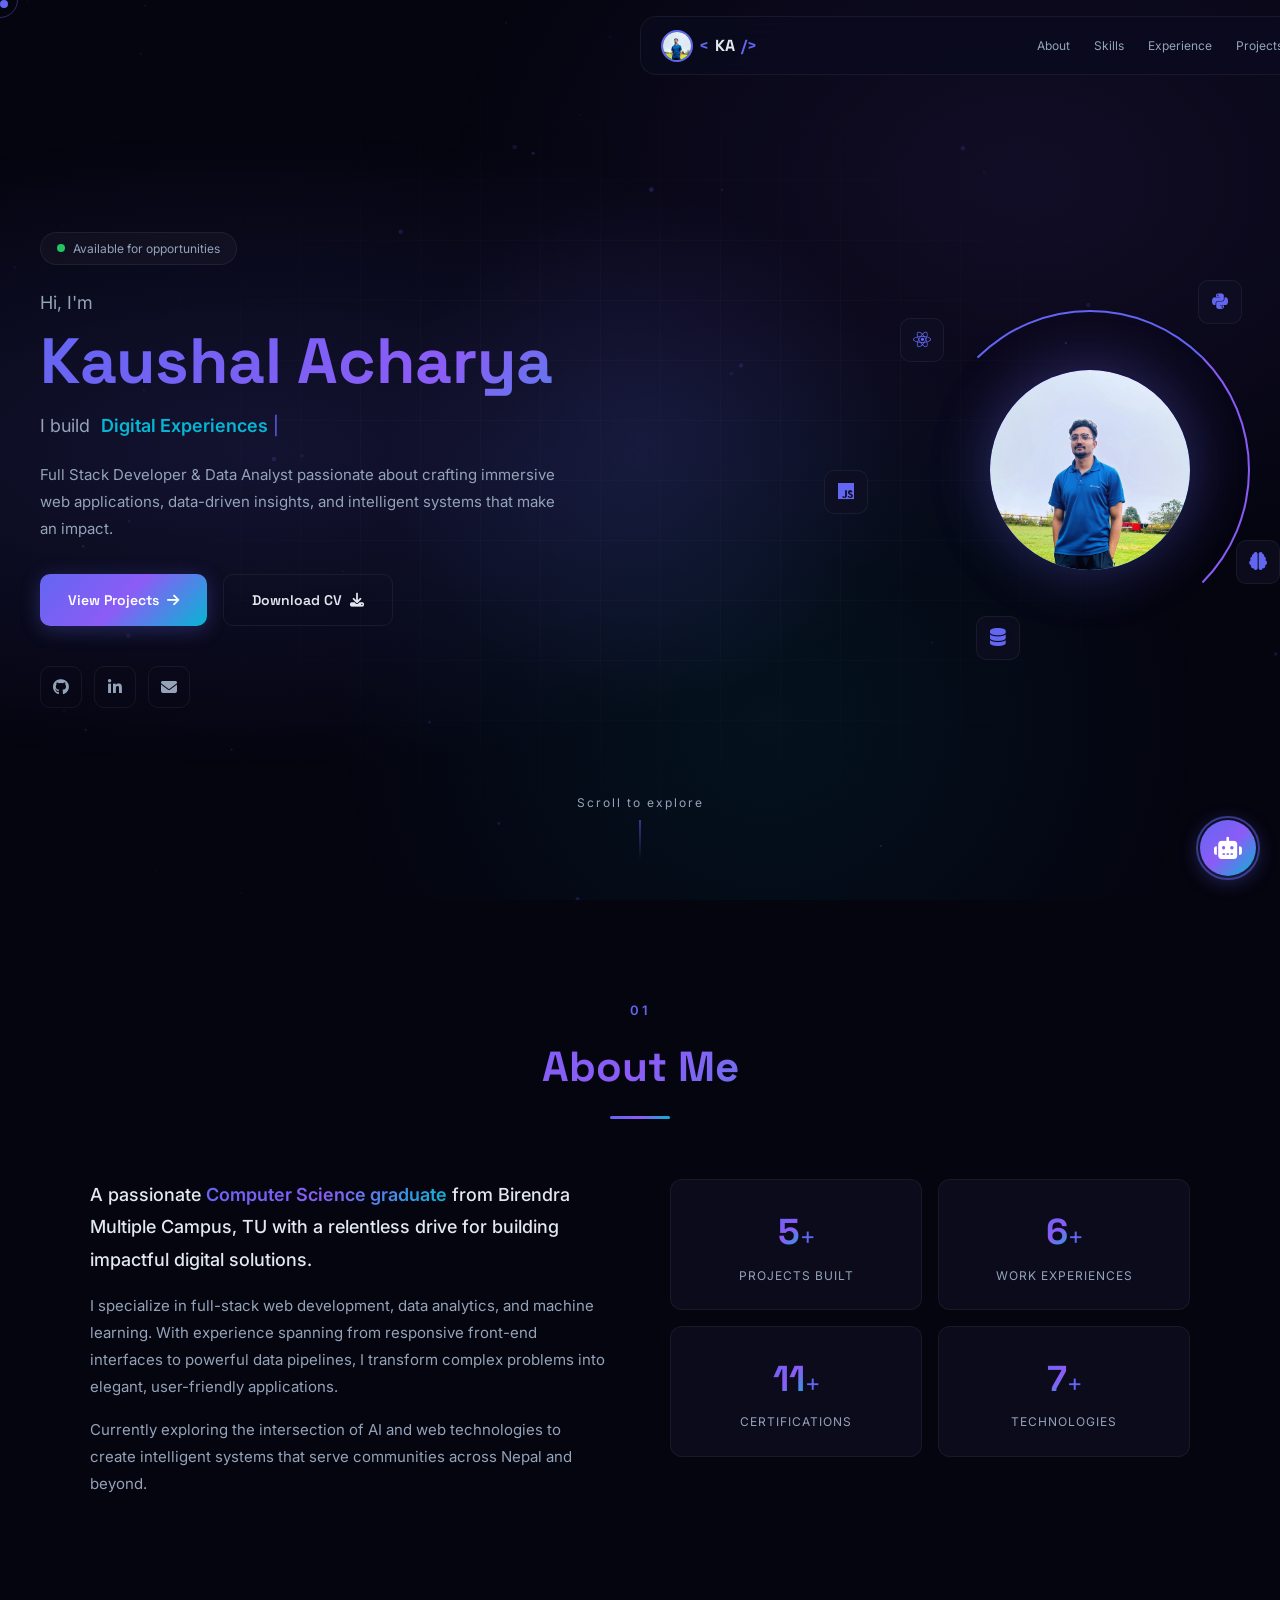
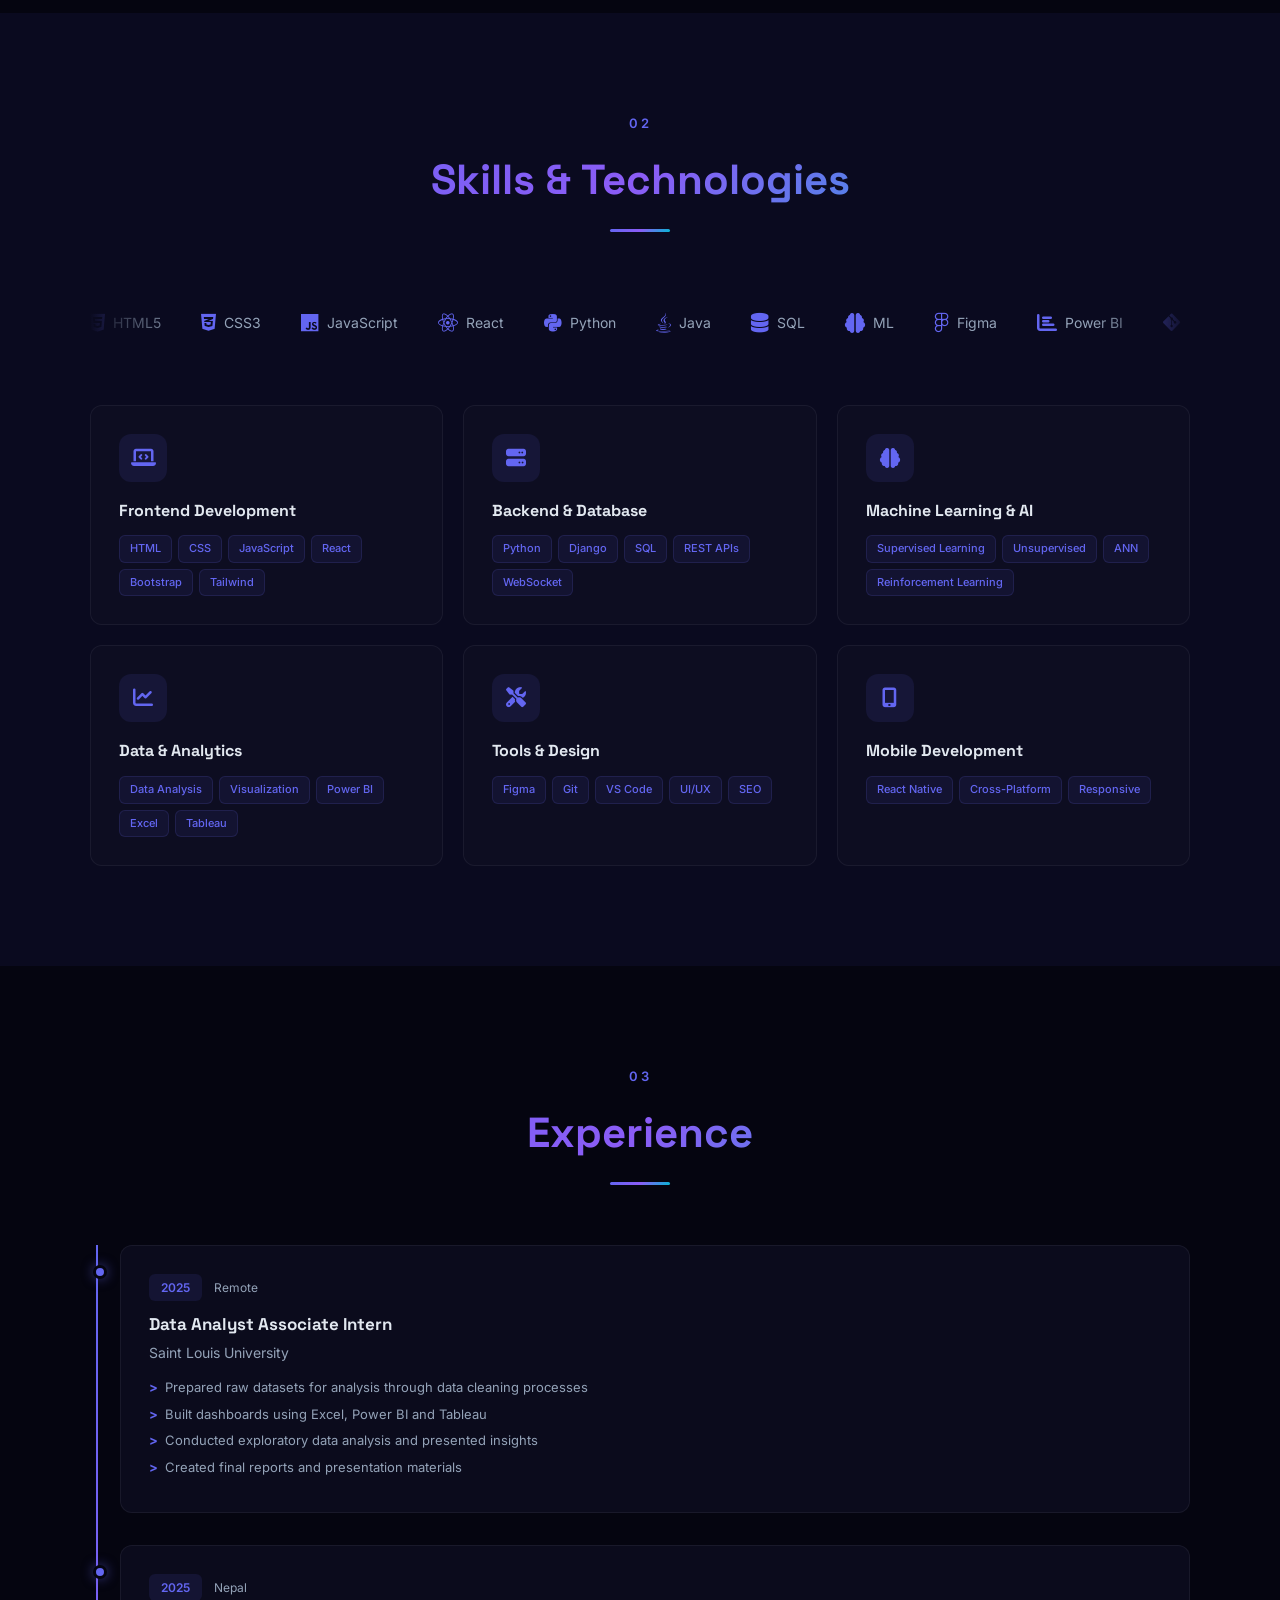
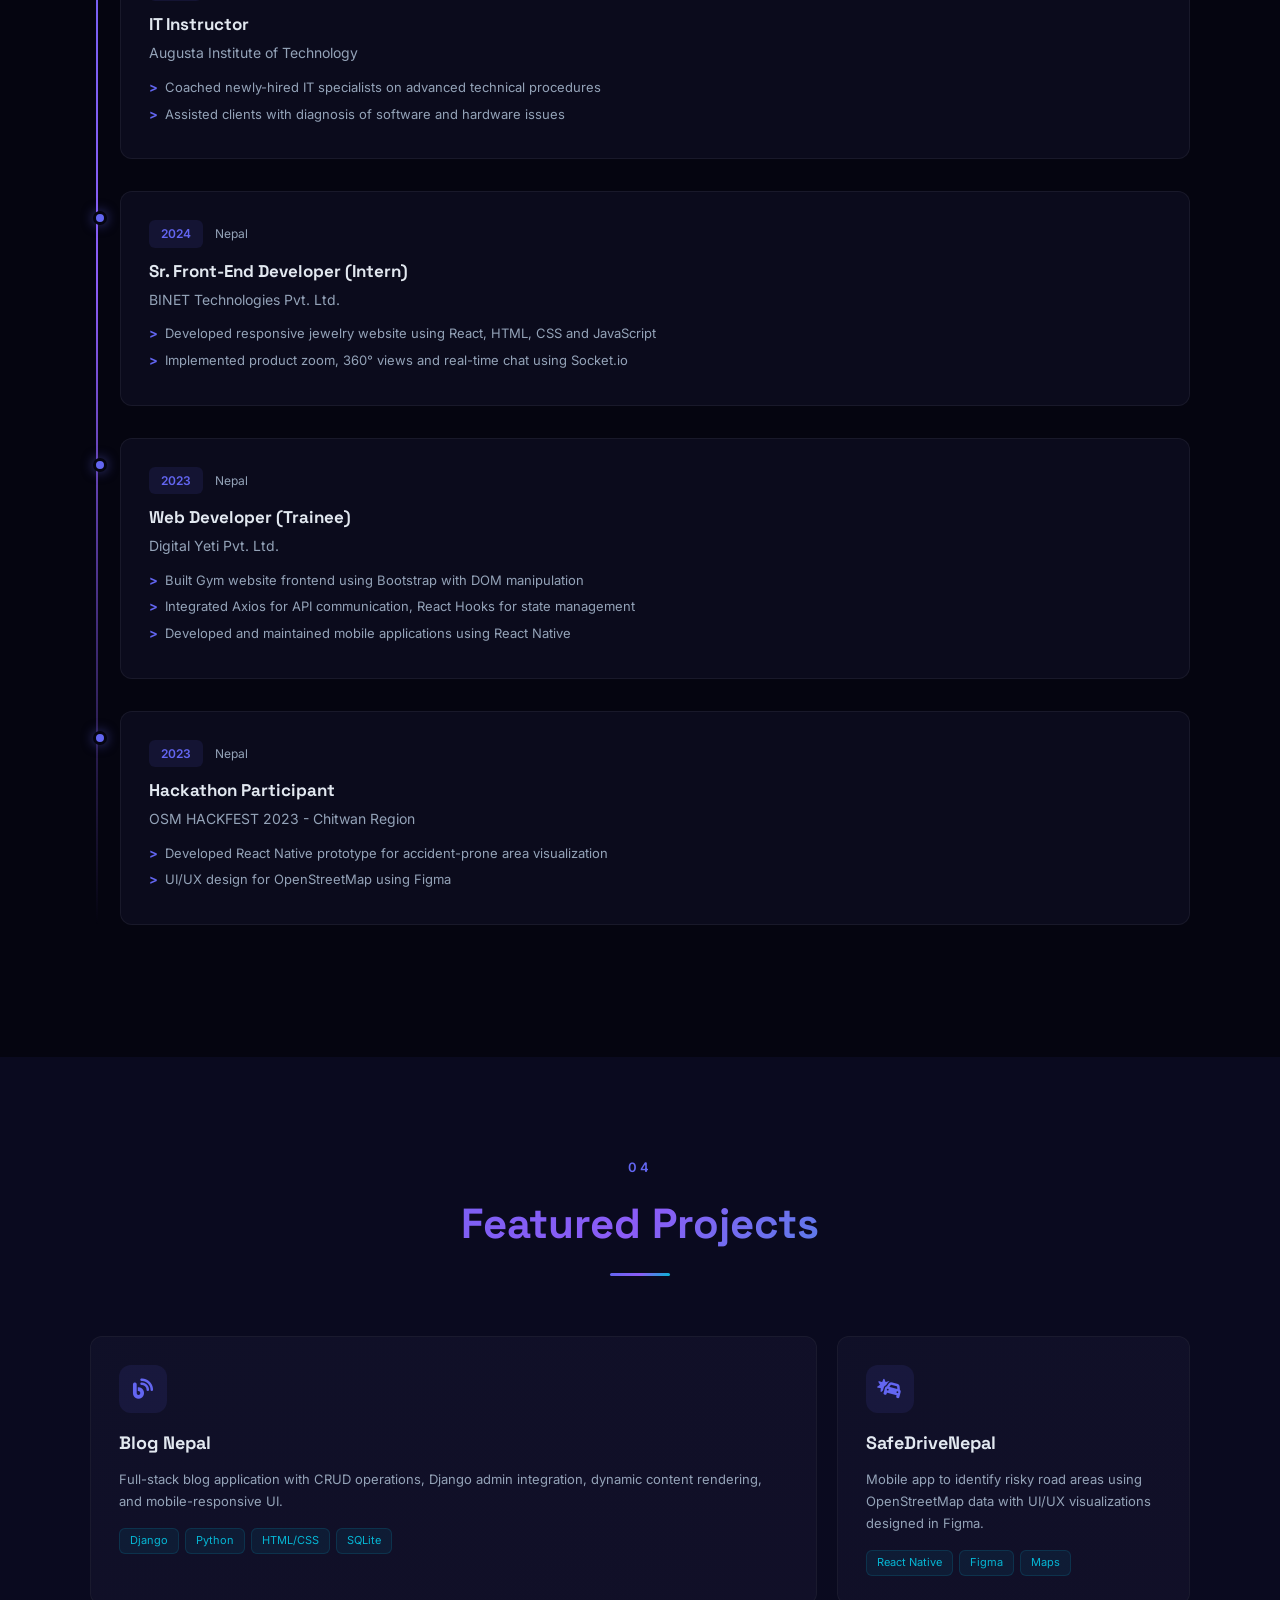
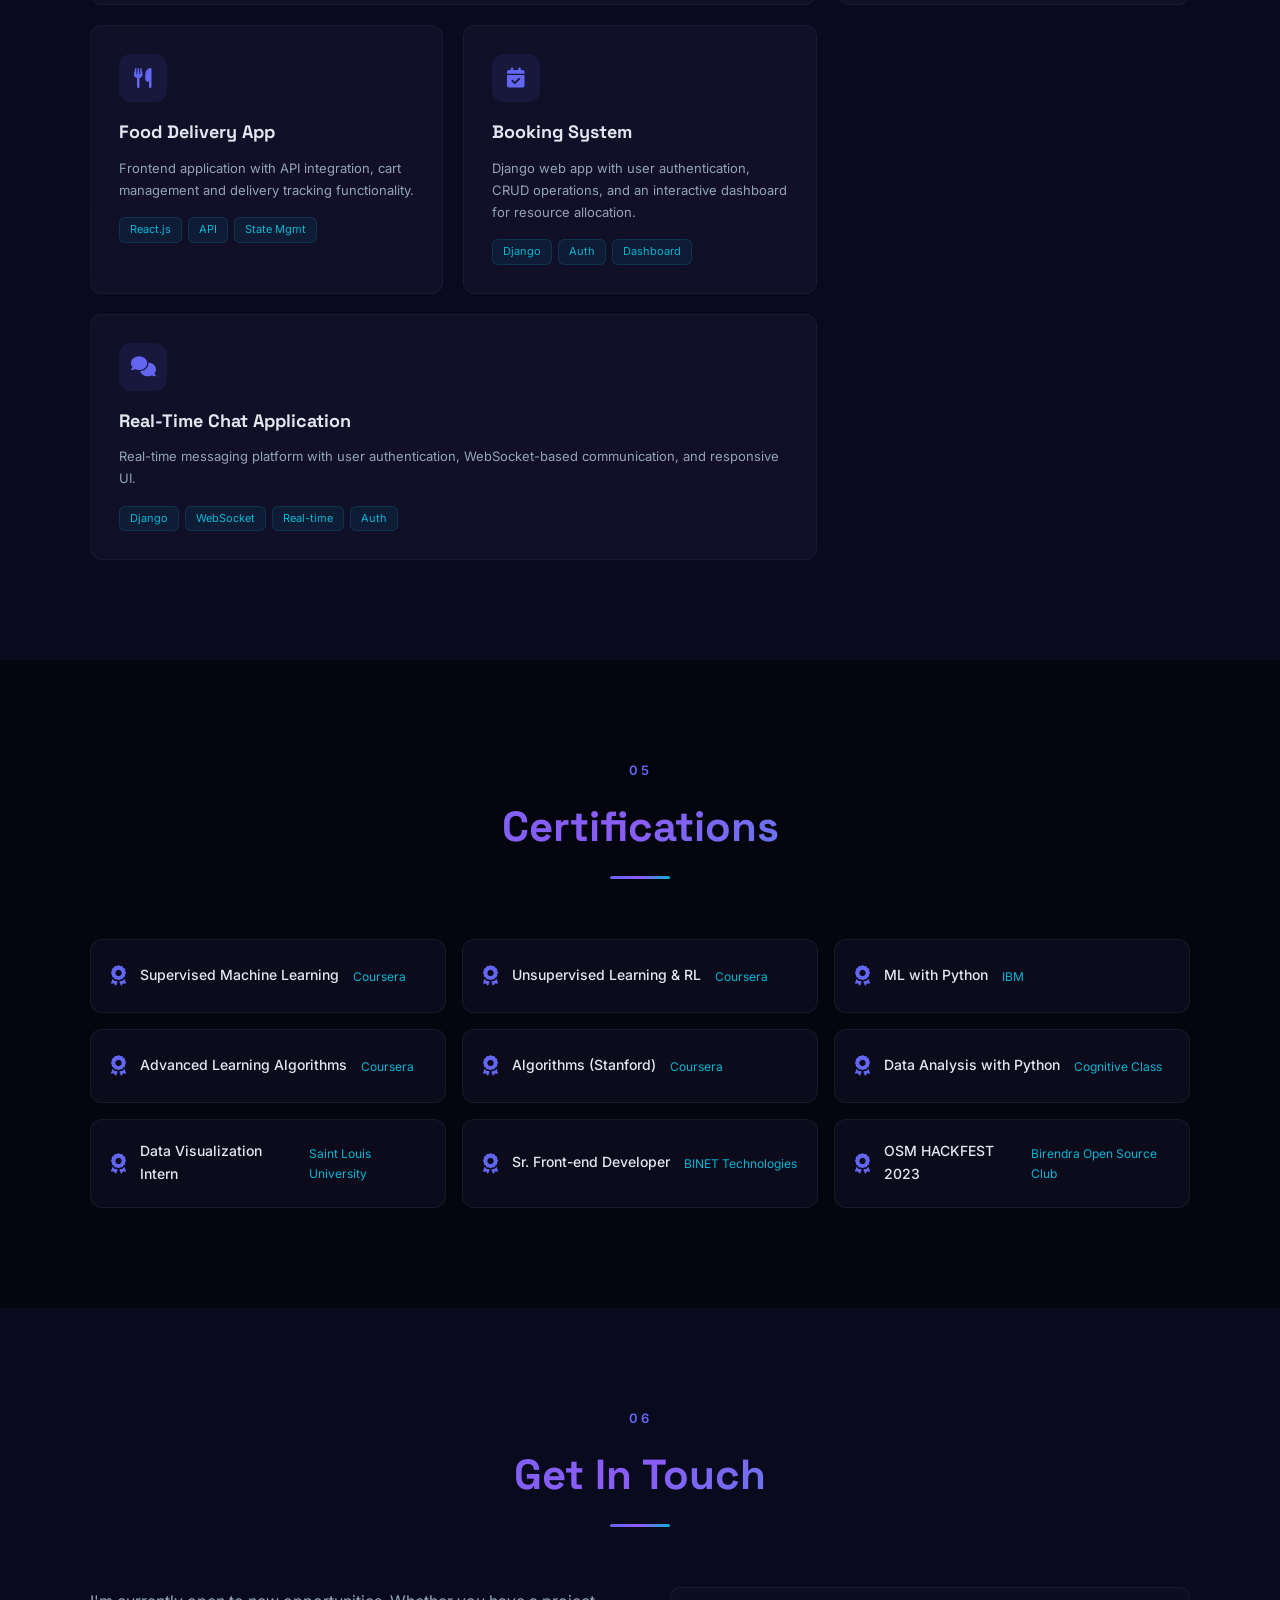
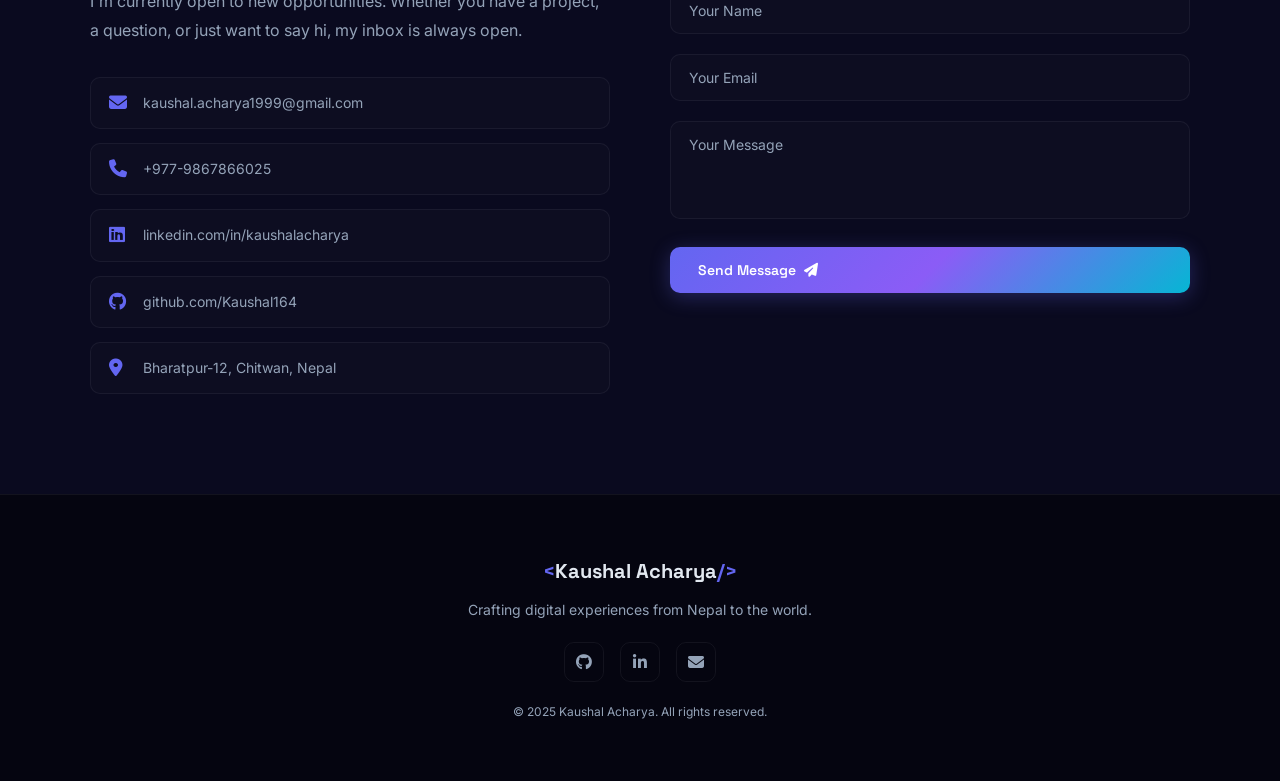
==== commit 004949a7: "fix: navbar overflow, scroll-top arrow position, replace KA with profile image - Fixed navbar: incre" ====
--- a/index.html
+++ b/index.html
@@ -21,7 +21,7 @@
     <!-- Loading Screen -->
     <div class="loader" id="loader">
         <div class="loader-content">
-            <div class="loader-logo">KA</div>
+            <div class="loader-logo"><img src="portfolio/main/static/main/images/profile.jpg" alt="KA" style="width:80px;height:80px;border-radius:50%;object-fit:cover;border:3px solid rgba(99,102,241,0.5)"></div>
             <div class="loader-bar"><div class="loader-progress" id="loaderProgress"></div></div>
             <div class="loader-text">Initializing experience...</div>
         </div>
@@ -41,6 +41,7 @@
     <nav class="navbar" id="navbar">
         <div class="nav-container">
             <a href="#hero" class="nav-logo">
+                <img src="portfolio/main/static/main/images/profile.jpg" alt="Kaushal Acharya" class="nav-logo-img">
                 <span class="logo-bracket">&lt;</span>KA<span class="logo-bracket">/&gt;</span>
             </a>
             <div class="nav-links" id="navLinks">
@@ -97,7 +98,7 @@
                 <div class="hero-avatar">
                     <div class="avatar-ring"></div>
                     <div class="avatar-glow"></div>
-                    <div class="avatar-inner">KA</div>
+                    <div class="avatar-inner"><img src="portfolio/main/static/main/images/profile.jpg" alt="Kaushal Acharya"></div>
                 </div>
                 <div class="floating-elements">
                     <div class="float-el float-1"><i class="fab fa-react"></i></div>
--- a/styles.css
+++ b/styles.css
@@ -30,14 +30,15 @@
 #particlesCanvas{position:fixed;inset:0;z-index:0;pointer-events:none;opacity:.4}
 
 /* ===== NAVBAR ===== */
-.navbar{position:fixed;top:16px;left:50%;transform:translateX(-50%);z-index:1000;width:calc(100% - 40px);max-width:1100px;background:rgba(10,10,30,.8);backdrop-filter:blur(20px);border:1px solid var(--border);border-radius:16px;padding:12px 24px;transition:all .4s;opacity:0;transform:translateX(-50%) translateY(-20px)}
+.navbar{position:fixed;top:16px;left:50%;transform:translateX(-50%);z-index:1000;width:calc(100% - 40px);max-width:1200px;background:rgba(10,10,30,.8);backdrop-filter:blur(20px);border:1px solid var(--border);border-radius:16px;padding:12px 20px;transition:all .4s;opacity:0;transform:translateX(-50%) translateY(-20px);overflow:visible}
 .navbar.visible{opacity:1;transform:translateX(-50%) translateY(0)}
 .navbar.scrolled{background:rgba(5,5,16,.95);box-shadow:var(--glow)}
-.nav-container{display:flex;align-items:center;justify-content:space-between}
-.nav-logo{font-family:var(--font);font-size:18px;font-weight:700;color:var(--text)}
+.nav-container{display:flex;align-items:center;justify-content:space-between;gap:12px;width:100%}
+.nav-logo{font-family:var(--font);font-size:16px;font-weight:700;color:var(--text);display:flex;align-items:center;gap:6px;flex-shrink:0}
+.nav-logo-img{width:32px;height:32px;border-radius:50%;object-fit:cover;border:2px solid var(--accent)}
 .logo-bracket{color:var(--accent)}
-.nav-links{display:flex;gap:8px}
-.nav-link{font-size:13px;padding:8px 14px;border-radius:8px;color:var(--text-dim);transition:all .3s;position:relative}
+.nav-links{display:flex;gap:4px;flex-shrink:1;flex-wrap:nowrap}
+.nav-link{font-size:12px;padding:7px 10px;border-radius:8px;color:var(--text-dim);transition:all .3s;position:relative;white-space:nowrap}
 .nav-link:hover,.nav-link.active{color:var(--text);background:var(--glass)}
 .nav-link.active::after{content:'';position:absolute;bottom:4px;left:50%;transform:translateX(-50%);width:20px;height:2px;background:var(--accent);border-radius:2px}
 .nav-actions{display:flex;align-items:center;gap:12px}
@@ -76,7 +77,8 @@
 .hero-avatar{position:relative;width:300px;height:300px;display:flex;align-items:center;justify-content:center}
 .avatar-ring{position:absolute;inset:-10px;border-radius:50%;border:2px solid transparent;border-top-color:var(--accent);border-right-color:var(--accent2);animation:spin 8s linear infinite}
 .avatar-glow{position:absolute;inset:0;border-radius:50%;background:radial-gradient(circle,rgba(99,102,241,.2),transparent 60%);filter:blur(30px);animation:breathe 4s ease infinite}
-.avatar-inner{width:200px;height:200px;border-radius:50%;background:var(--gradient);display:flex;align-items:center;justify-content:center;font-family:var(--font);font-size:56px;font-weight:700;color:#fff;box-shadow:0 0 60px rgba(99,102,241,.3)}
+.avatar-inner{width:200px;height:200px;border-radius:50%;background:var(--gradient);display:flex;align-items:center;justify-content:center;font-family:var(--font);font-size:56px;font-weight:700;color:#fff;box-shadow:0 0 60px rgba(99,102,241,.3);overflow:hidden}
+.avatar-inner img{width:100%;height:100%;object-fit:cover;border-radius:50%}
 .floating-elements{position:absolute;inset:-40px}
 .float-el{position:absolute;width:44px;height:44px;border-radius:10px;background:var(--surface);border:1px solid var(--border);display:flex;align-items:center;justify-content:center;font-size:18px;color:var(--accent);animation:float 6s ease infinite;backdrop-filter:blur(10px)}
 .float-1{top:10%;left:0;animation-delay:0s}
@@ -191,7 +193,7 @@
 .footer-social a{width:40px;height:40px;border-radius:10px;border:1px solid var(--border);display:flex;align-items:center;justify-content:center;color:var(--text-dim);transition:all .3s}
 .footer-social a:hover{border-color:var(--accent);color:var(--accent);transform:translateY(-3px)}
 .footer-copy{font-size:12px;color:var(--text-dim)}
-.scroll-top{position:absolute;right:40px;bottom:40px;width:44px;height:44px;border-radius:10px;background:var(--gradient);color:#fff;border:none;cursor:pointer;font-size:16px;transition:all .3s;opacity:0;transform:translateY(10px)}
+.scroll-top{position:fixed;right:24px;bottom:90px;width:44px;height:44px;border-radius:10px;background:var(--gradient);color:#fff;border:none;cursor:pointer;font-size:16px;transition:all .3s;opacity:0;transform:translateY(10px);z-index:1000}
 .scroll-top.visible{opacity:1;transform:translateY(0)}
 .scroll-top:hover{transform:translateY(-4px);box-shadow:var(--glow)}
 
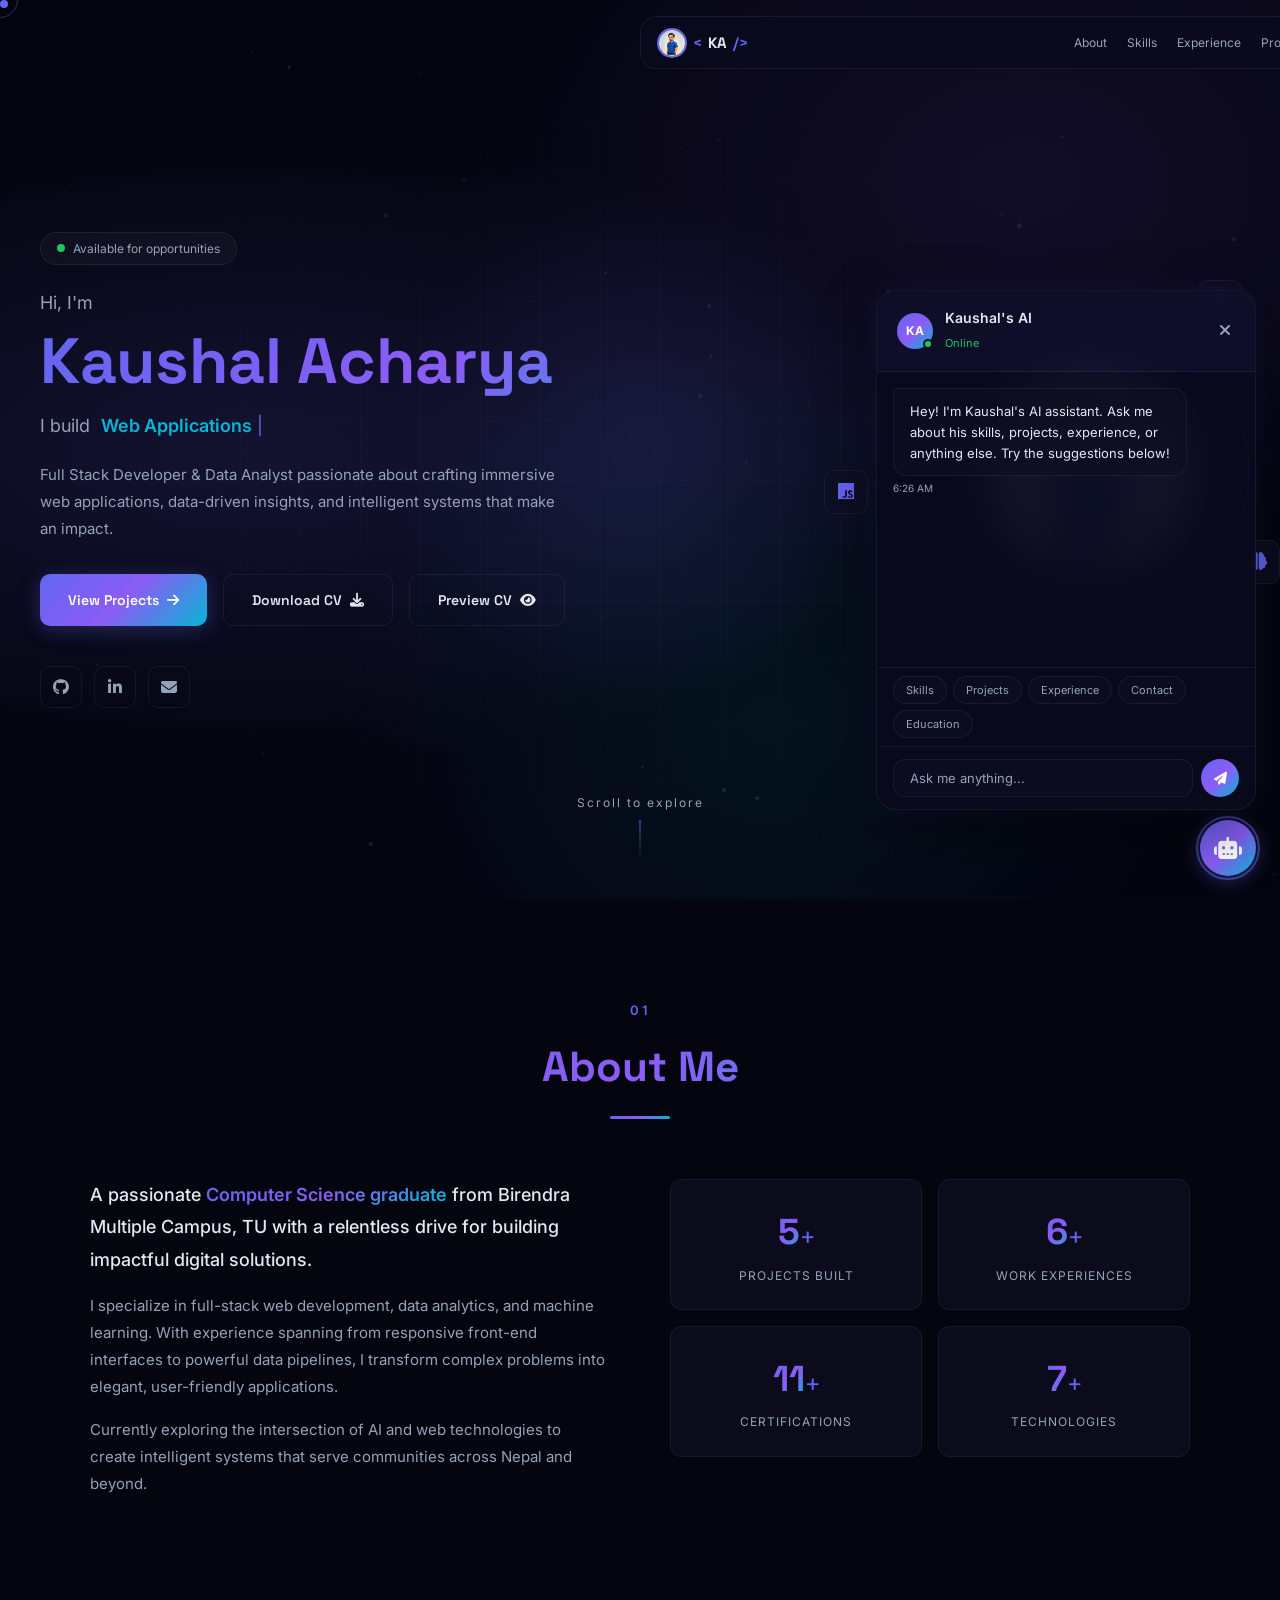
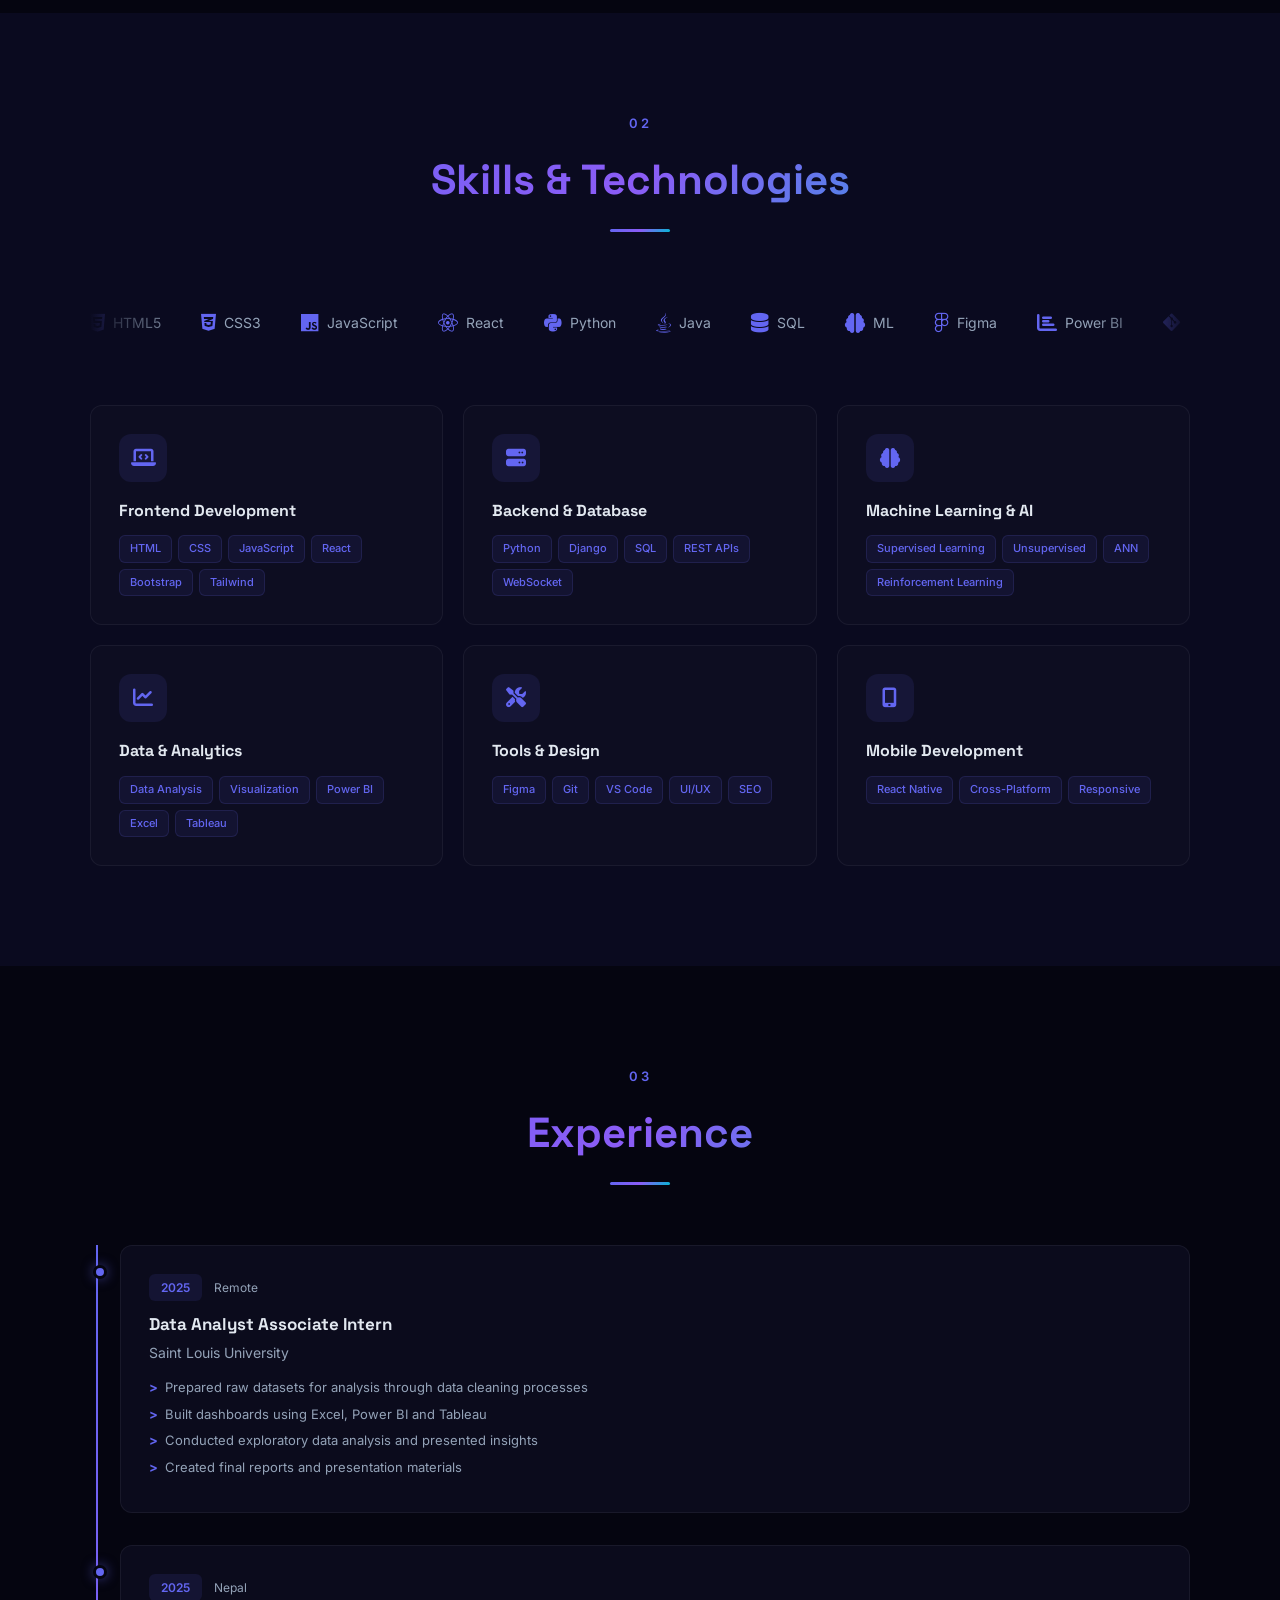
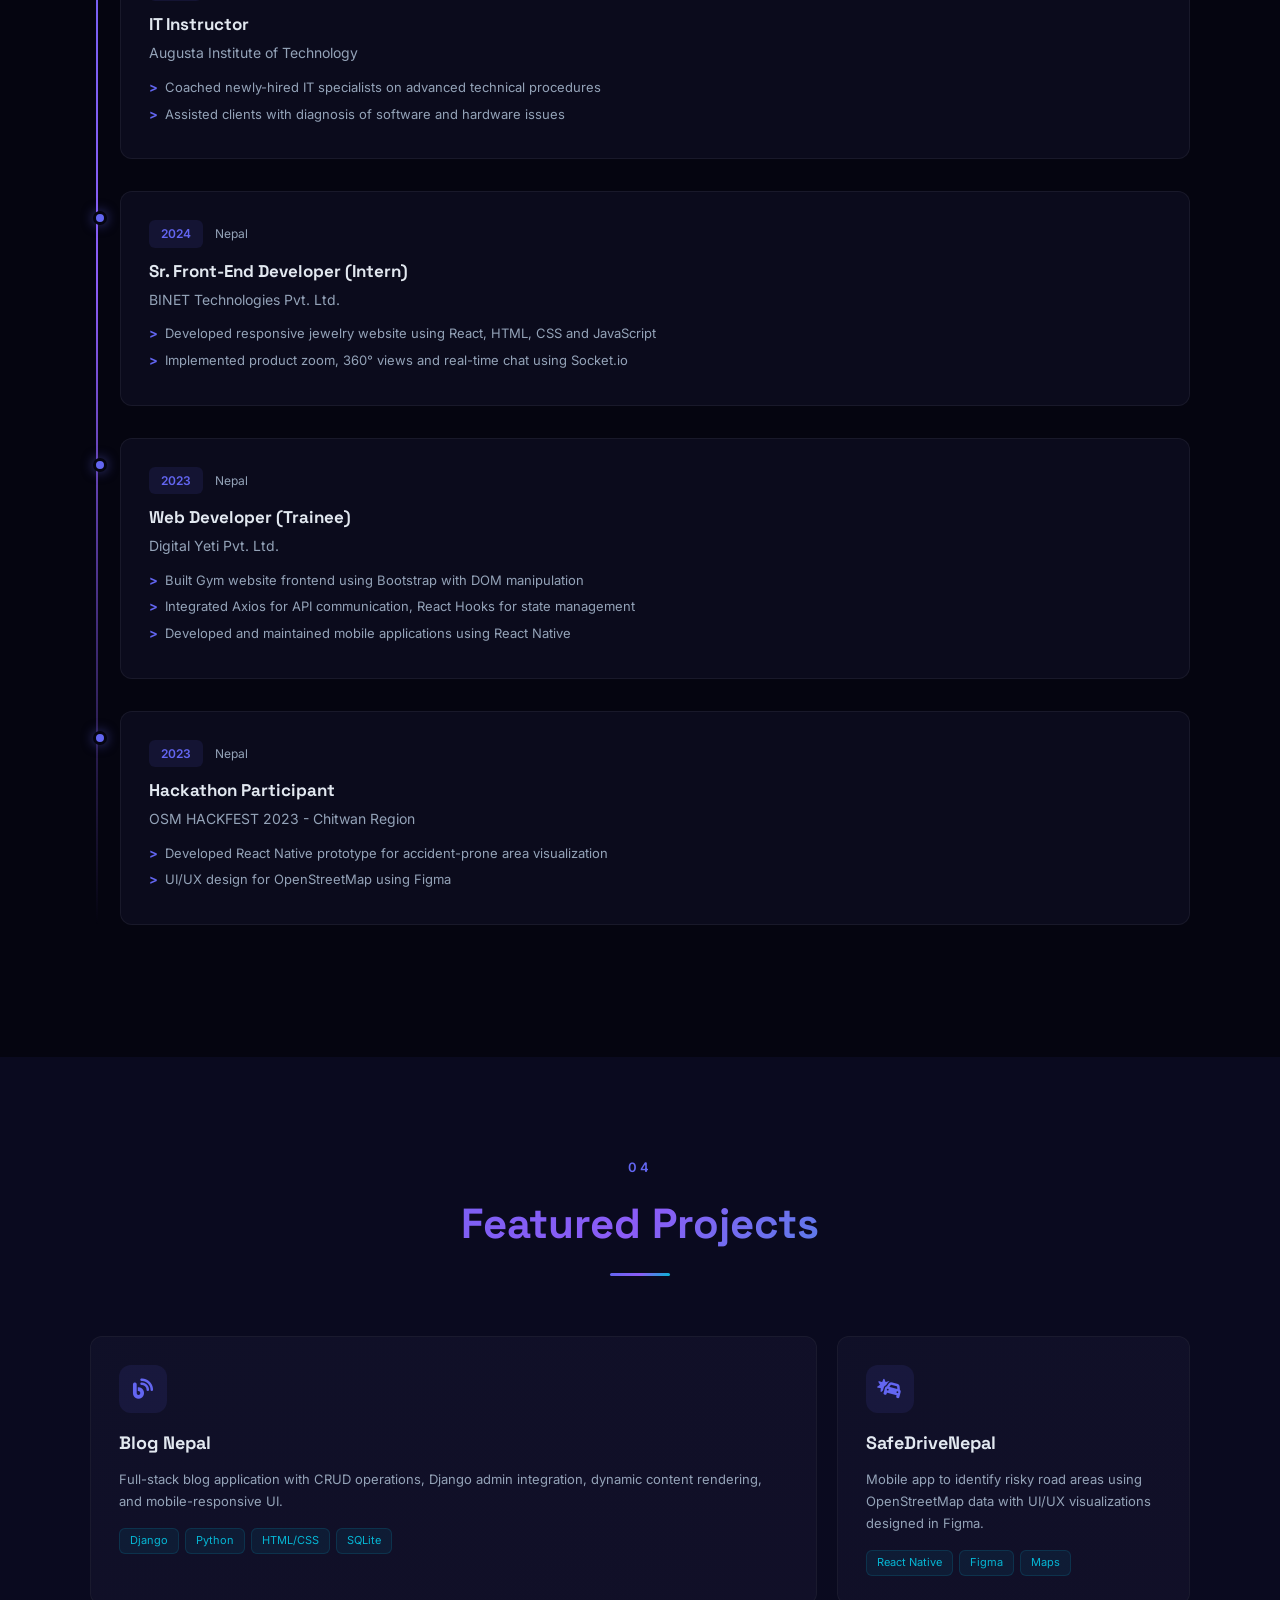
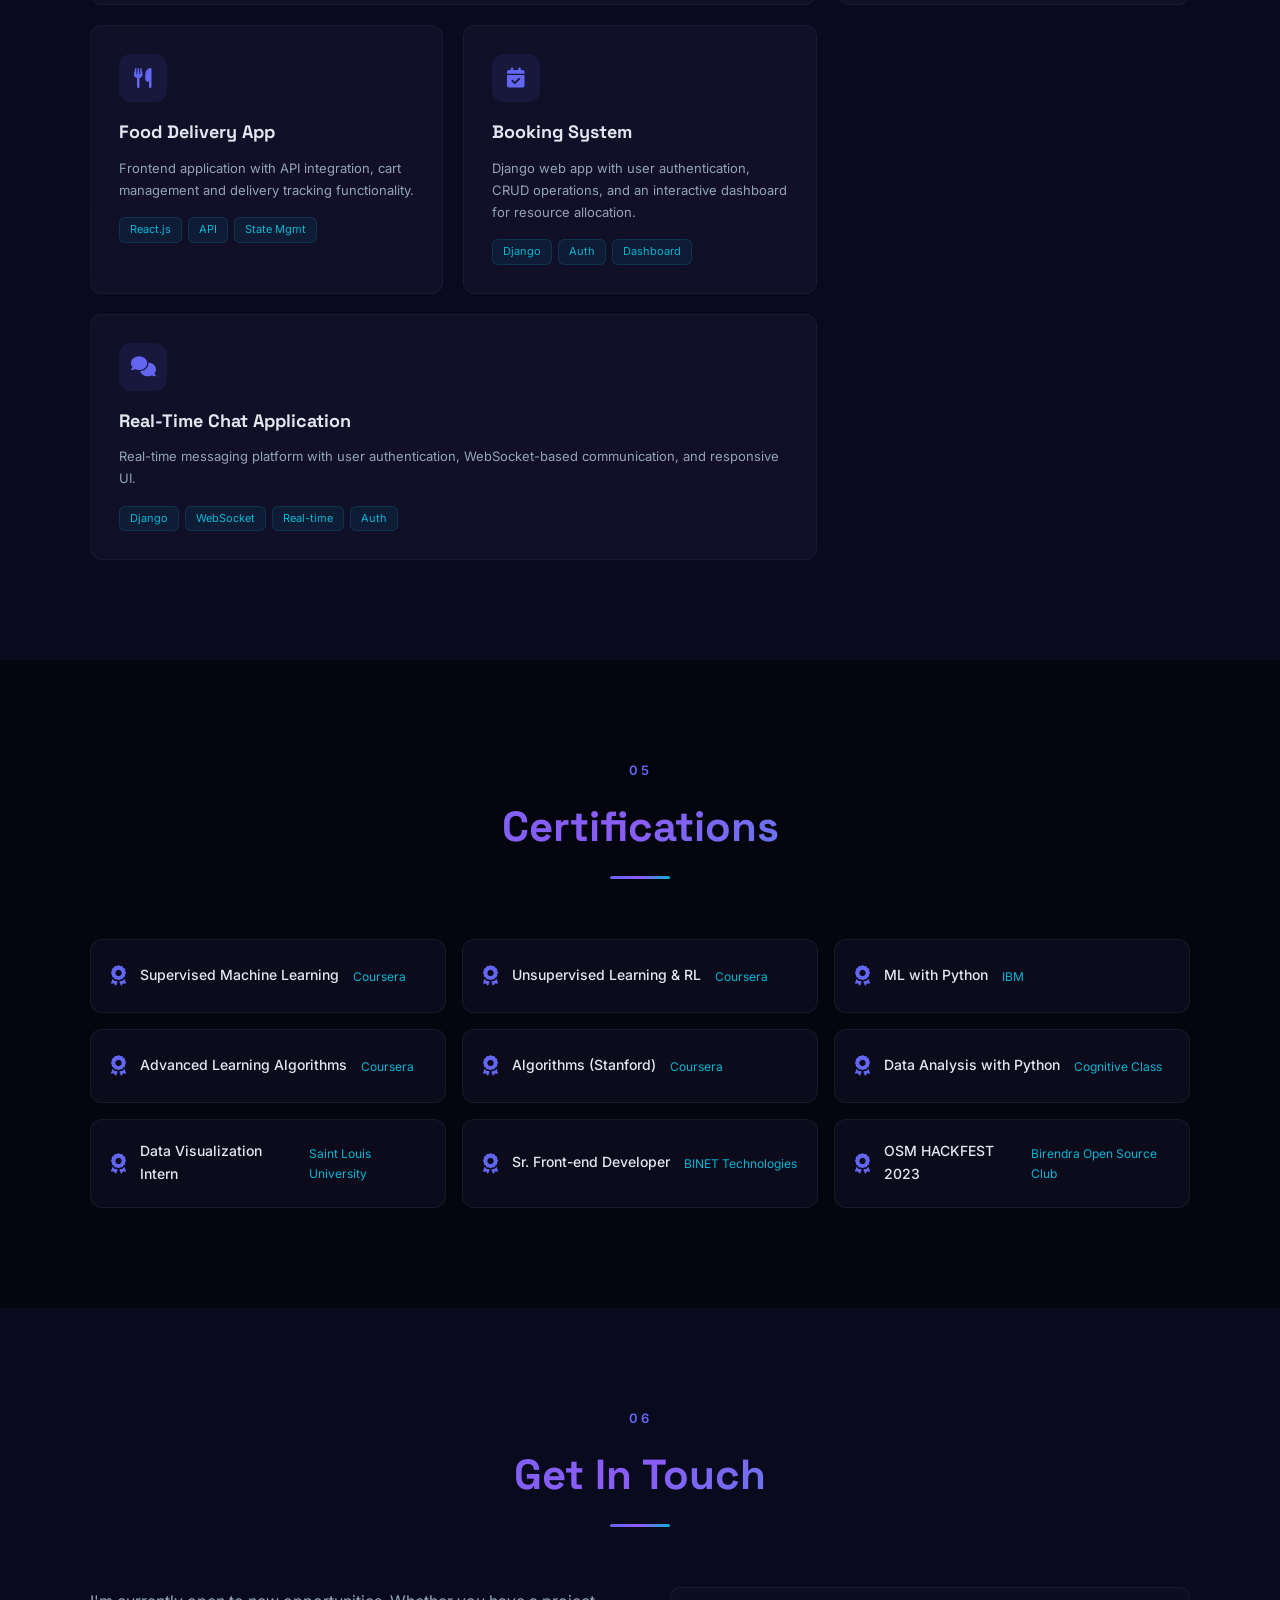
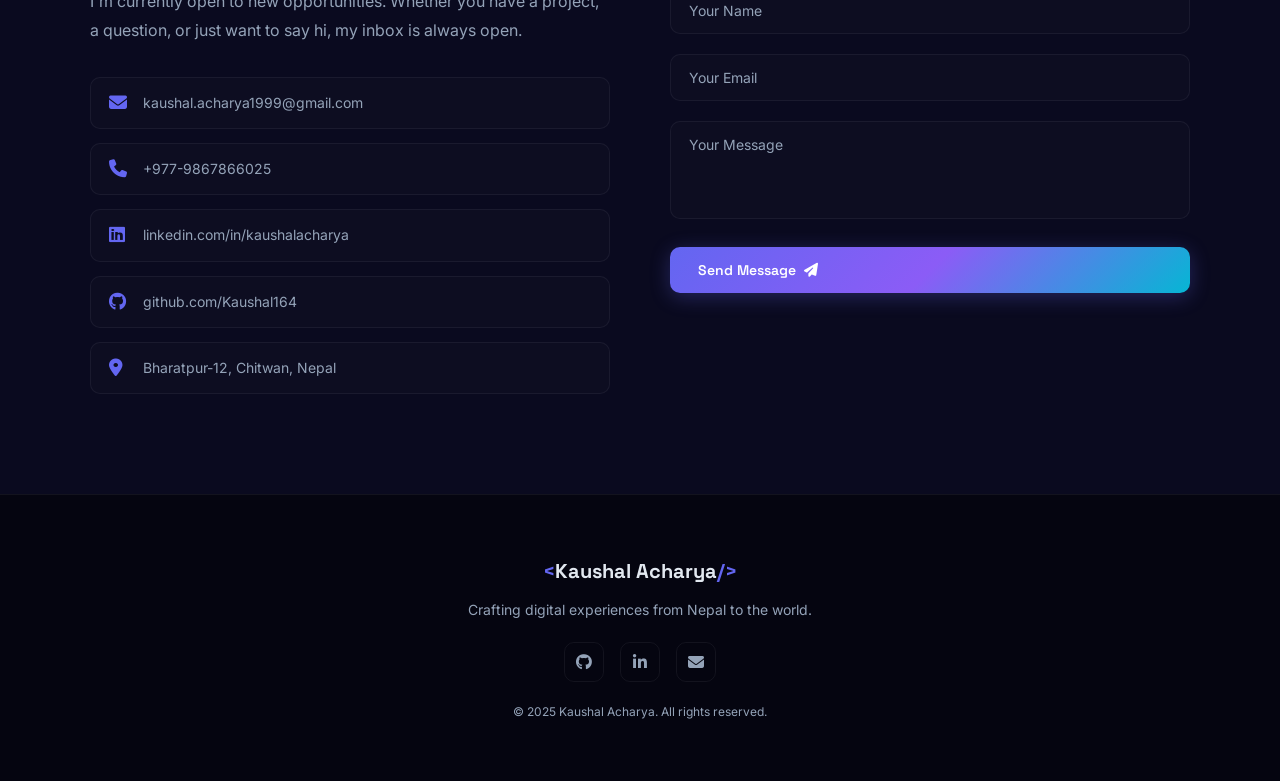
==== commit e8c5953c: "feat: major portfolio improvements - navbar, AI chatbox, resume preview, hero text - Fixed navbar: w" ====
--- a/index.html
+++ b/index.html
@@ -87,6 +87,7 @@
                 <div class="hero-cta">
                     <a href="#projects" class="btn-primary"><span>View Projects</span><i class="fas fa-arrow-right"></i></a>
                     <a href="portfolio/main/static/main/resume/Kaushal_Acharya_Resume.pdf" download class="btn-secondary"><span>Download CV</span><i class="fas fa-download"></i></a>
+                    <button class="btn-secondary" onclick="document.getElementById('resumeModal').classList.add('active')"><span>Preview CV</span><i class="fas fa-eye"></i></button>
                 </div>
                 <div class="hero-social">
                     <a href="https://github.com/Kaushal164" target="_blank" class="social-link" aria-label="GitHub"><i class="fab fa-github"></i></a>
@@ -475,6 +476,23 @@
         </div>
     </div>
 
+    <!-- Resume Preview Modal -->
+    <div class="resume-modal" id="resumeModal">
+        <div class="resume-modal-overlay" onclick="document.getElementById('resumeModal').classList.remove('active')"></div>
+        <div class="resume-modal-content">
+            <div class="resume-modal-header">
+                <h3><i class="fas fa-file-pdf"></i> Kaushal Acharya - Resume</h3>
+                <div class="resume-modal-actions">
+                    <a href="portfolio/main/static/main/resume/Kaushal_Acharya_Resume.pdf" download class="btn-primary" style="padding:8px 16px;font-size:12px"><i class="fas fa-download"></i> Download</a>
+                    <button class="resume-modal-close" onclick="document.getElementById('resumeModal').classList.remove('active')"><i class="fas fa-times"></i></button>
+                </div>
+            </div>
+            <div class="resume-modal-body">
+                <iframe src="portfolio/main/static/main/resume/Kaushal_Acharya_Resume.pdf" width="100%" height="100%" frameborder="0"></iframe>
+            </div>
+        </div>
+    </div>
+
     <script src="script.js"></script>
 </body>
 </html>
--- a/styles.css
+++ b/styles.css
@@ -30,19 +30,19 @@
 #particlesCanvas{position:fixed;inset:0;z-index:0;pointer-events:none;opacity:.4}
 
 /* ===== NAVBAR ===== */
-.navbar{position:fixed;top:16px;left:50%;transform:translateX(-50%);z-index:1000;width:calc(100% - 40px);max-width:1200px;background:rgba(10,10,30,.8);backdrop-filter:blur(20px);border:1px solid var(--border);border-radius:16px;padding:12px 20px;transition:all .4s;opacity:0;transform:translateX(-50%) translateY(-20px);overflow:visible}
+.navbar{position:fixed;top:16px;left:50%;transform:translateX(-50%);z-index:1000;width:calc(100% - 32px);max-width:1280px;background:rgba(10,10,30,.8);backdrop-filter:blur(20px);border:1px solid var(--border);border-radius:16px;padding:10px 16px;transition:all .4s;opacity:0;transform:translateX(-50%) translateY(-20px);overflow:visible}
 .navbar.visible{opacity:1;transform:translateX(-50%) translateY(0)}
 .navbar.scrolled{background:rgba(5,5,16,.95);box-shadow:var(--glow)}
-.nav-container{display:flex;align-items:center;justify-content:space-between;gap:12px;width:100%}
-.nav-logo{font-family:var(--font);font-size:16px;font-weight:700;color:var(--text);display:flex;align-items:center;gap:6px;flex-shrink:0}
-.nav-logo-img{width:32px;height:32px;border-radius:50%;object-fit:cover;border:2px solid var(--accent)}
+.nav-container{display:flex;align-items:center;justify-content:space-between;gap:8px;width:100%}
+.nav-logo{font-family:var(--font);font-size:15px;font-weight:700;color:var(--text);display:flex;align-items:center;gap:6px;flex-shrink:0}
+.nav-logo-img{width:30px;height:30px;border-radius:50%;object-fit:cover;border:2px solid var(--accent)}
 .logo-bracket{color:var(--accent)}
-.nav-links{display:flex;gap:4px;flex-shrink:1;flex-wrap:nowrap}
-.nav-link{font-size:12px;padding:7px 10px;border-radius:8px;color:var(--text-dim);transition:all .3s;position:relative;white-space:nowrap}
+.nav-links{display:flex;gap:2px;flex-shrink:1;flex-wrap:nowrap}
+.nav-link{font-size:12px;padding:6px 9px;border-radius:6px;color:var(--text-dim);transition:all .3s;position:relative;white-space:nowrap}
 .nav-link:hover,.nav-link.active{color:var(--text);background:var(--glass)}
 .nav-link.active::after{content:'';position:absolute;bottom:4px;left:50%;transform:translateX(-50%);width:20px;height:2px;background:var(--accent);border-radius:2px}
 .nav-actions{display:flex;align-items:center;gap:12px}
-.nav-cta{background:var(--gradient);color:#fff;border:none;padding:8px 20px;border-radius:8px;font-size:13px;font-weight:600;cursor:pointer;font-family:var(--font);transition:all .3s;box-shadow:0 4px 15px rgba(99,102,241,.3)}
+.nav-cta{background:var(--gradient);color:#fff;border:none;padding:7px 16px;border-radius:8px;font-size:12px;font-weight:600;cursor:pointer;font-family:var(--font);transition:all .3s;box-shadow:0 4px 15px rgba(99,102,241,.3);white-space:nowrap}
 .nav-cta:hover{transform:translateY(-2px);box-shadow:0 8px 25px rgba(99,102,241,.4)}
 .nav-toggle{display:none;background:none;border:none;cursor:pointer;padding:8px}
 .nav-toggle span{display:block;width:22px;height:2px;background:var(--text);margin:5px 0;transition:.3s;border-radius:2px}
@@ -193,9 +193,6 @@
 .footer-social a{width:40px;height:40px;border-radius:10px;border:1px solid var(--border);display:flex;align-items:center;justify-content:center;color:var(--text-dim);transition:all .3s}
 .footer-social a:hover{border-color:var(--accent);color:var(--accent);transform:translateY(-3px)}
 .footer-copy{font-size:12px;color:var(--text-dim)}
-.scroll-top{position:fixed;right:24px;bottom:90px;width:44px;height:44px;border-radius:10px;background:var(--gradient);color:#fff;border:none;cursor:pointer;font-size:16px;transition:all .3s;opacity:0;transform:translateY(10px);z-index:1000}
-.scroll-top.visible{opacity:1;transform:translateY(0)}
-.scroll-top:hover{transform:translateY(-4px);box-shadow:var(--glow)}
 
 /* ===== AI ASSISTANT ===== */
 .ai-toggle{position:fixed;bottom:24px;right:24px;width:56px;height:56px;border-radius:50%;background:var(--gradient);color:#fff;display:flex;align-items:center;justify-content:center;font-size:22px;cursor:pointer;z-index:1001;box-shadow:0 4px 20px rgba(99,102,241,.4);transition:all .3s}
@@ -268,3 +265,37 @@
     .ai-panel{width:calc(100% - 20px);right:10px;bottom:85px;height:460px}
     .scroll-indicator{display:none}
 }
+
+
+
+/* ===== TYPING ANIMATION ===== */
+.typing-dots{display:inline-flex;gap:2px;font-size:20px;line-height:1}
+.typing-dots span{animation:typingBounce 1.4s infinite;opacity:.4}
+.typing-dots span:nth-child(2){animation-delay:.2s}
+.typing-dots span:nth-child(3){animation-delay:.4s}
+@keyframes typingBounce{0%,60%,100%{opacity:.4;transform:translateY(0)}30%{opacity:1;transform:translateY(-4px)}}
+.ai-typing .ai-msg-content{background:rgba(99,102,241,.05)!important;border-color:rgba(99,102,241,.2)!important}
+
+/* ===== RESUME MODAL ===== */
+.resume-modal{position:fixed;inset:0;z-index:10001;display:none;align-items:center;justify-content:center}
+.resume-modal.active{display:flex}
+.resume-modal-overlay{position:absolute;inset:0;background:rgba(0,0,0,.8);backdrop-filter:blur(8px)}
+.resume-modal-content{position:relative;width:90%;max-width:900px;height:85vh;background:var(--bg-alt);border:1px solid var(--border);border-radius:16px;overflow:hidden;display:flex;flex-direction:column;box-shadow:0 20px 60px rgba(0,0,0,.5),0 0 40px rgba(99,102,241,.1)}
+.resume-modal-header{display:flex;align-items:center;justify-content:space-between;padding:16px 24px;border-bottom:1px solid var(--border);background:rgba(99,102,241,.03)}
+.resume-modal-header h3{font-family:var(--font);font-size:15px;color:var(--text);display:flex;align-items:center;gap:8px}
+.resume-modal-header h3 i{color:var(--accent)}
+.resume-modal-actions{display:flex;align-items:center;gap:12px}
+.resume-modal-close{width:36px;height:36px;border-radius:8px;border:1px solid var(--border);background:transparent;color:var(--text-dim);cursor:pointer;display:flex;align-items:center;justify-content:center;transition:all .3s}
+.resume-modal-close:hover{border-color:var(--accent);color:var(--accent)}
+.resume-modal-body{flex:1;overflow:hidden}
+.resume-modal-body iframe{width:100%;height:100%;border:none;background:#fff}
+
+/* ===== SCROLL-TOP + AI BUTTON FIX ===== */
+.scroll-top{position:fixed;right:24px;bottom:90px;width:44px;height:44px;border-radius:10px;background:var(--gradient);color:#fff;border:none;cursor:pointer;font-size:16px;transition:all .3s;opacity:0;transform:translateY(10px);z-index:1000;display:flex;align-items:center;justify-content:center}
+.scroll-top.visible{opacity:1;transform:translateY(0)}
+.scroll-top:hover{transform:translateY(-4px);box-shadow:var(--glow)}
+
+@media(max-width:768px){
+    .resume-modal-content{width:95%;height:80vh}
+    .resume-modal-header{padding:12px 16px}
+}
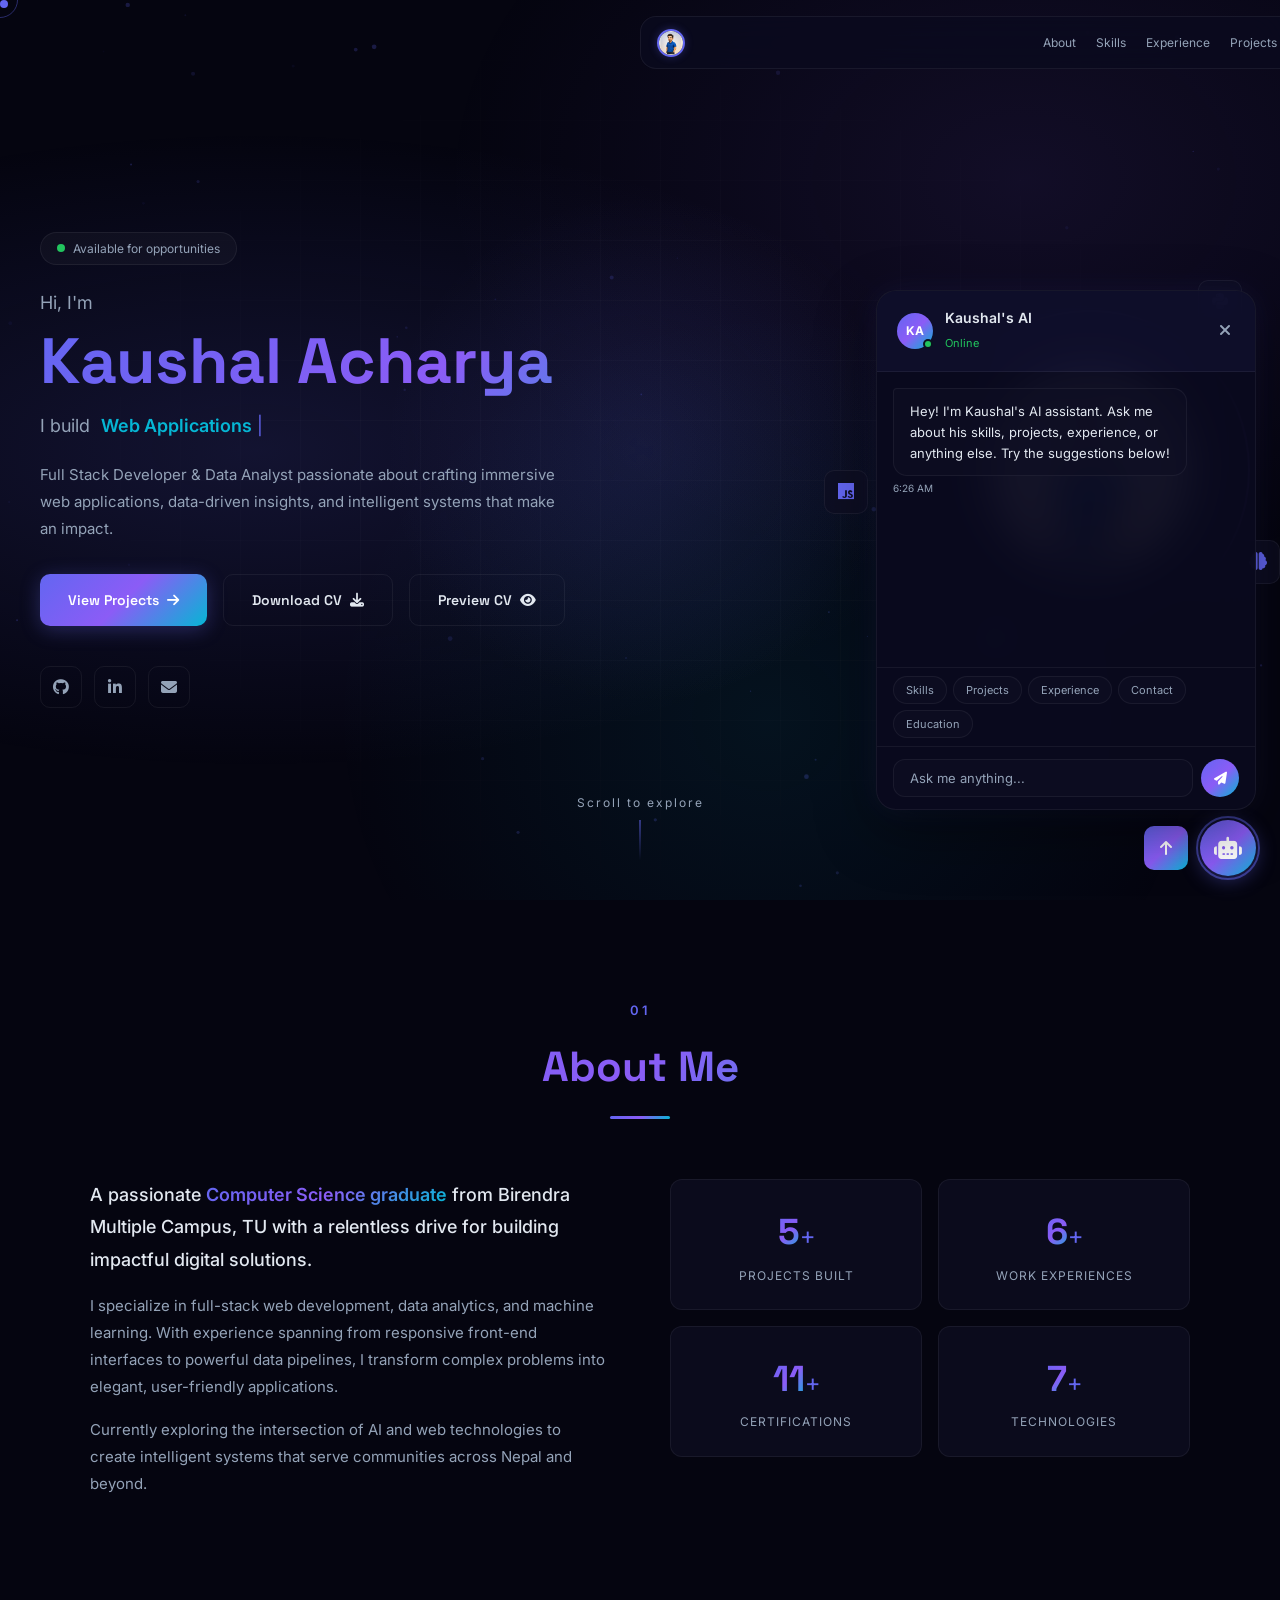
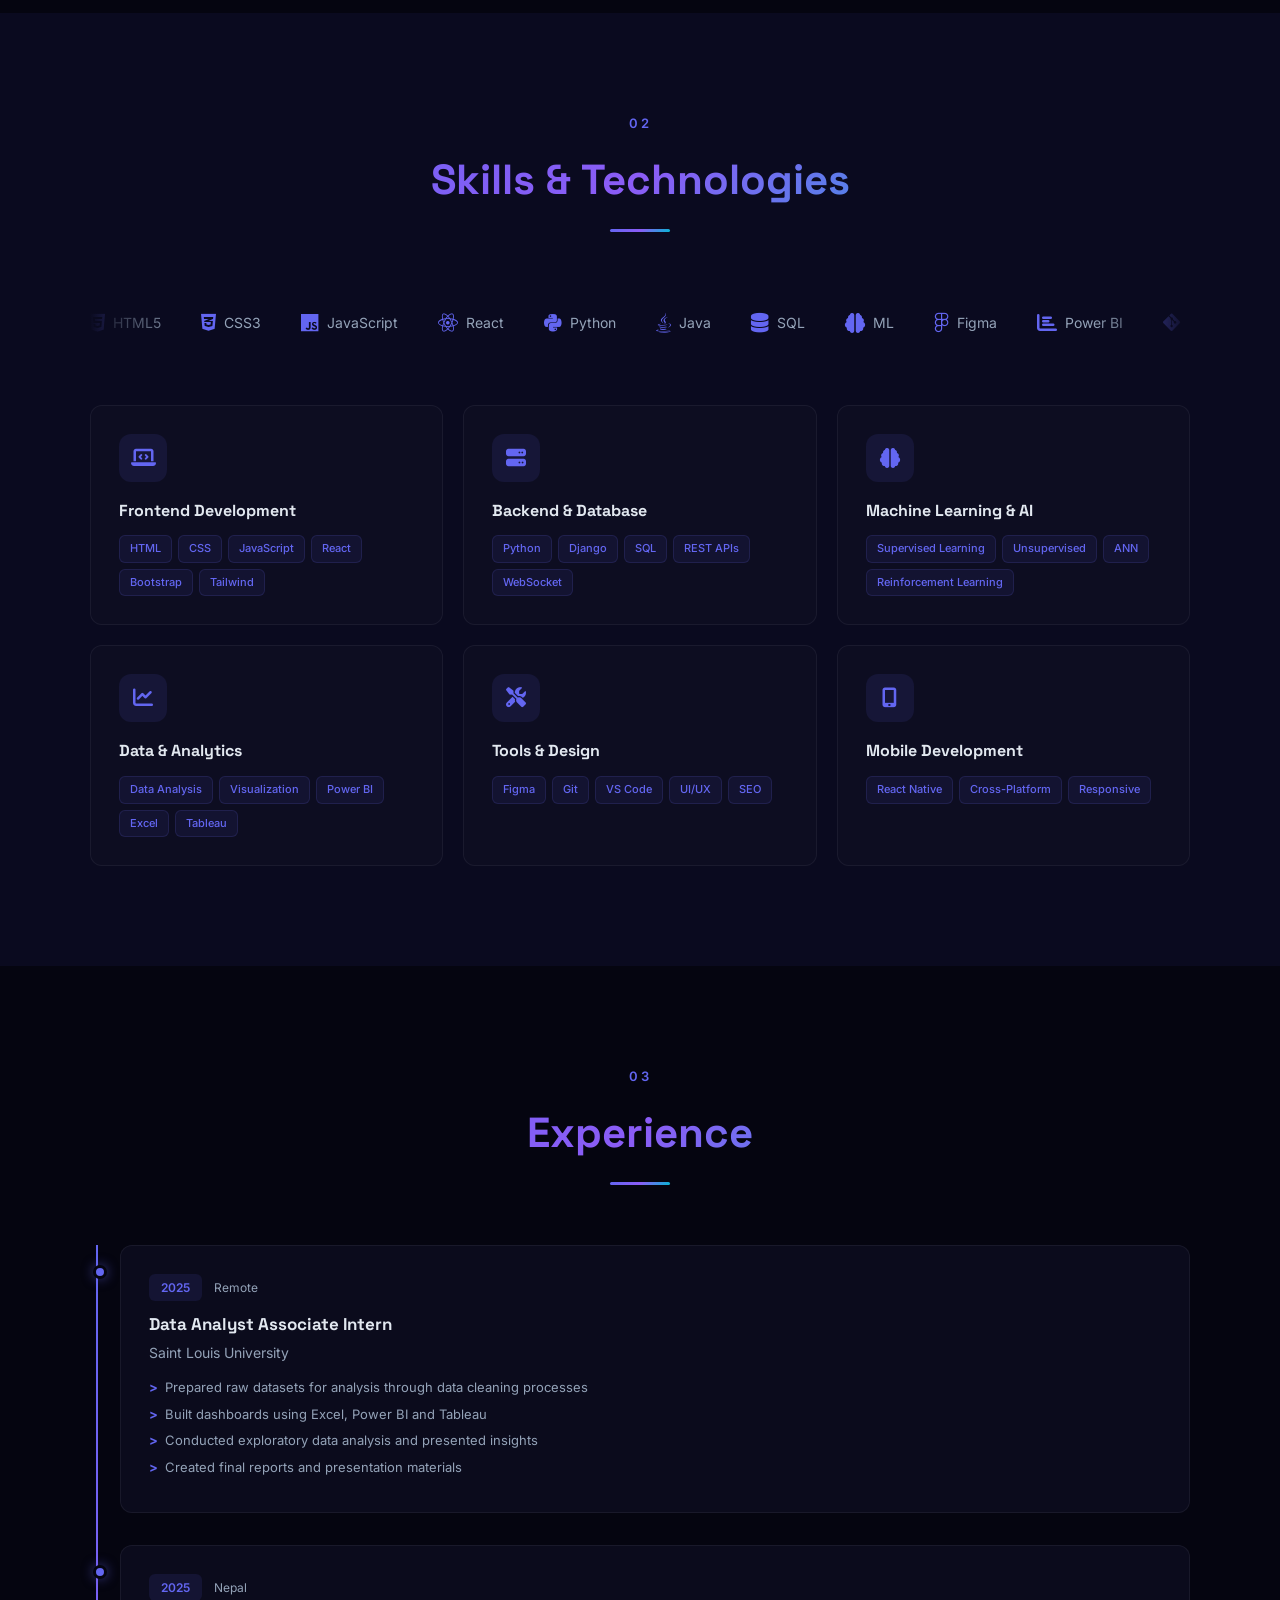
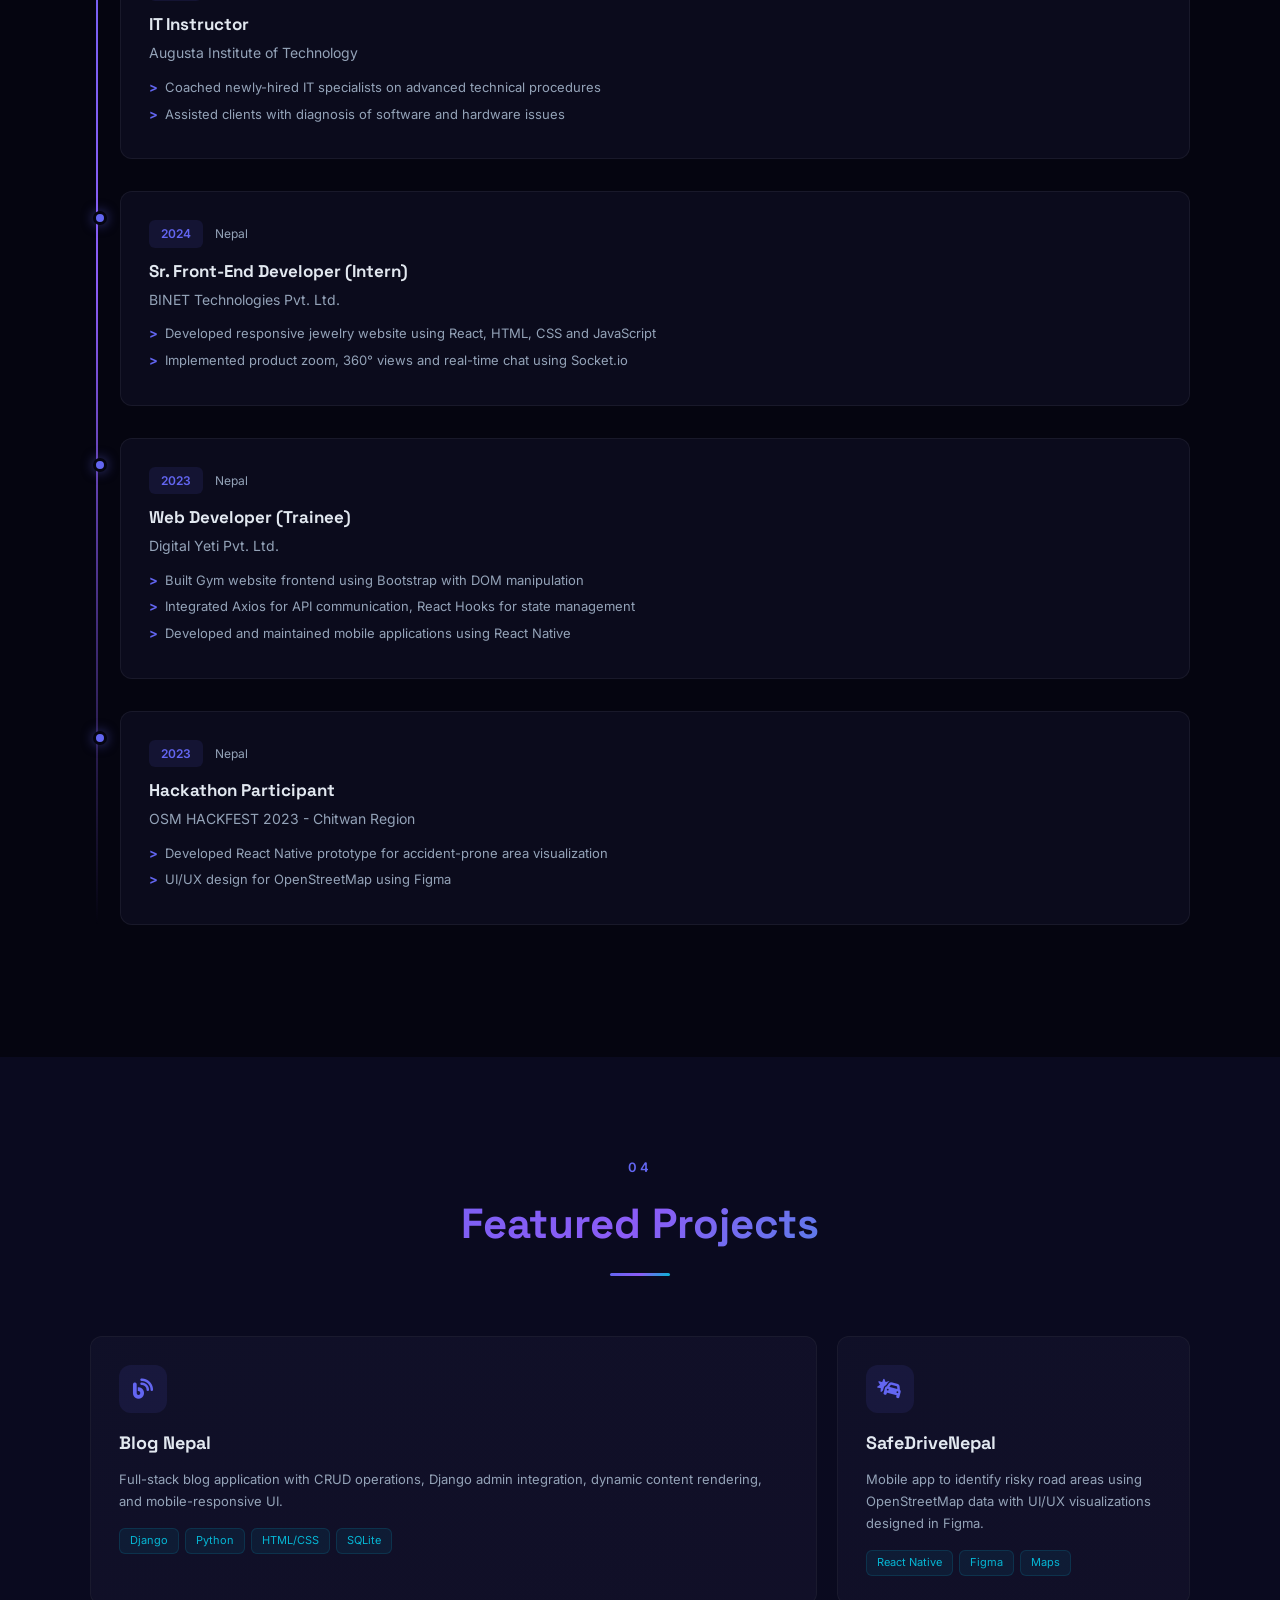
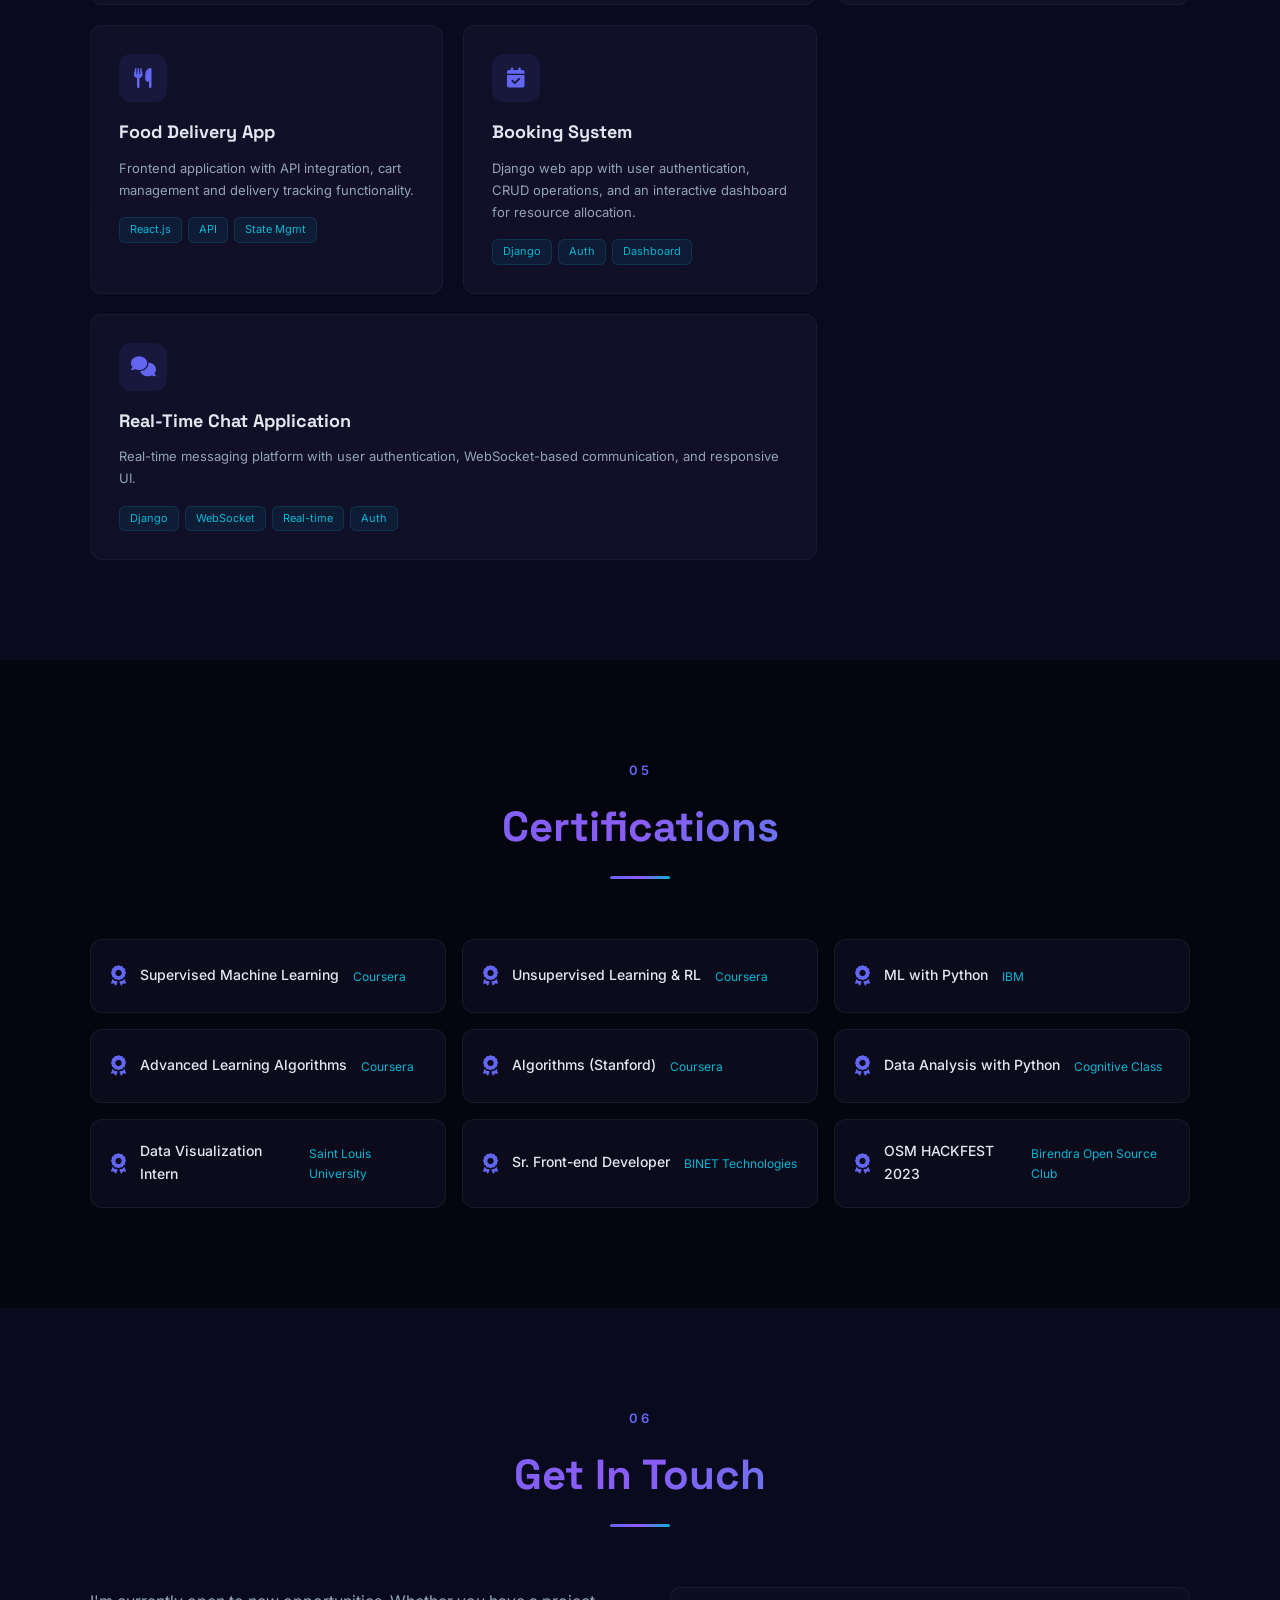
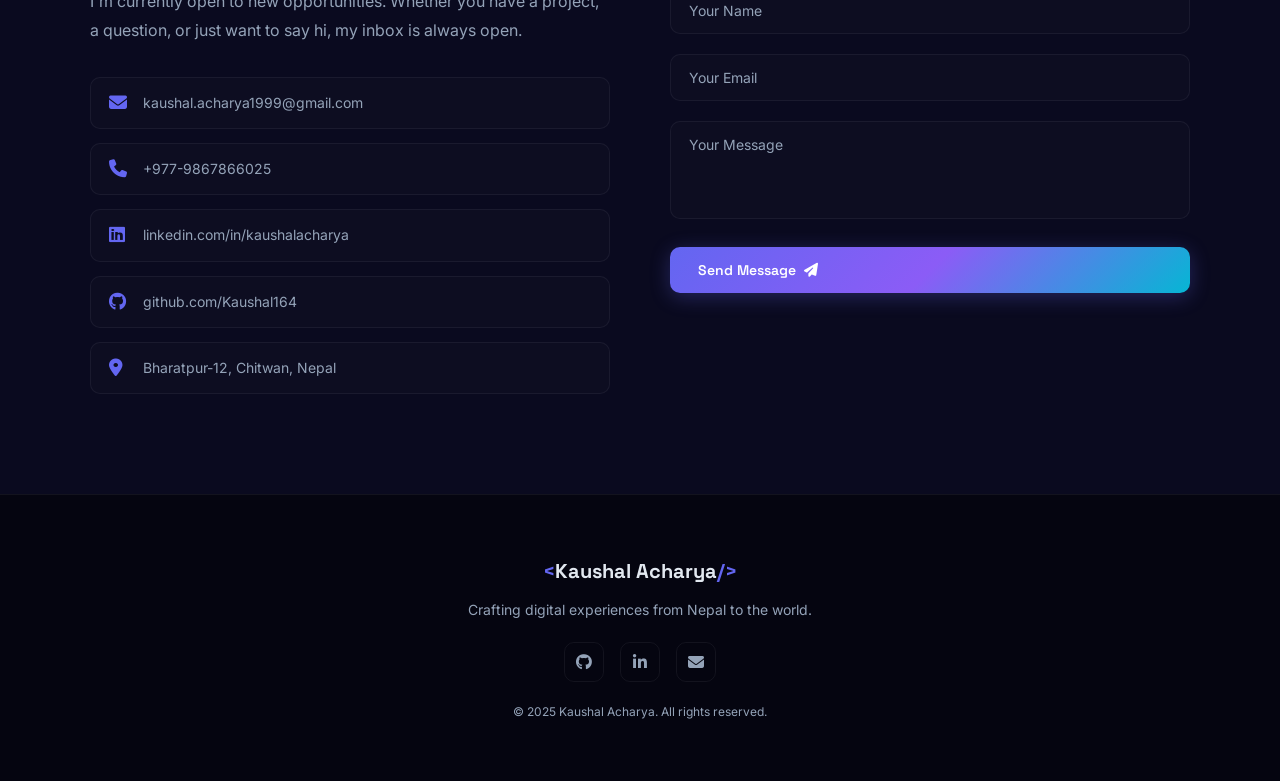
==== commit b813a777: "fix: navbar logo size, side-by-side AI+arrow, circular hero avatar, clean resume modal - Navbar: pro" ====
--- a/index.html
+++ b/index.html
@@ -41,8 +41,7 @@
     <nav class="navbar" id="navbar">
         <div class="nav-container">
             <a href="#hero" class="nav-logo">
-                <img src="portfolio/main/static/main/images/profile.jpg" alt="Kaushal Acharya" class="nav-logo-img">
-                <span class="logo-bracket">&lt;</span>KA<span class="logo-bracket">/&gt;</span>
+                <img src="portfolio/main/static/main/images/profile.jpg" alt="KA" class="nav-logo-img">
             </a>
             <div class="nav-links" id="navLinks">
                 <a href="#about" class="nav-link">About</a>
@@ -99,7 +98,7 @@
                 <div class="hero-avatar">
                     <div class="avatar-ring"></div>
                     <div class="avatar-glow"></div>
-                    <div class="avatar-inner"><img src="portfolio/main/static/main/images/profile.jpg" alt="Kaushal Acharya"></div>
+                    <div class="avatar-inner"><img src="portfolio/main/static/main/images/profile.jpg" alt="Kaushal Acharya" class="avatar-img"></div>
                 </div>
                 <div class="floating-elements">
                     <div class="float-el float-1"><i class="fab fa-react"></i></div>
@@ -443,13 +442,15 @@
             </div>
             <p class="footer-copy">&copy; 2025 Kaushal Acharya. All rights reserved.</p>
         </div>
+    </footer>
+
+    <!-- Bottom Right Fixed Buttons -->
+    <div class="bottom-fixed-buttons">
         <button class="scroll-top" id="scrollTop"><i class="fas fa-arrow-up"></i></button>
-    </footer>
-
-    <!-- AI Assistant -->
-    <div class="ai-toggle" id="aiToggle">
-        <div class="ai-pulse"></div>
-        <i class="fas fa-robot"></i>
+        <div class="ai-toggle" id="aiToggle">
+            <div class="ai-pulse"></div>
+            <i class="fas fa-robot"></i>
+        </div>
     </div>
     <div class="ai-panel" id="aiPanel">
         <div class="ai-header">
--- a/styles.css
+++ b/styles.css
@@ -35,7 +35,7 @@
 .navbar.scrolled{background:rgba(5,5,16,.95);box-shadow:var(--glow)}
 .nav-container{display:flex;align-items:center;justify-content:space-between;gap:8px;width:100%}
 .nav-logo{font-family:var(--font);font-size:15px;font-weight:700;color:var(--text);display:flex;align-items:center;gap:6px;flex-shrink:0}
-.nav-logo-img{width:30px;height:30px;border-radius:50%;object-fit:cover;border:2px solid var(--accent)}
+.nav-logo-img{width:28px;height:28px;border-radius:50%;object-fit:cover;border:2px solid var(--accent);box-shadow:0 0 8px rgba(99,102,241,.3)}
 .logo-bracket{color:var(--accent)}
 .nav-links{display:flex;gap:2px;flex-shrink:1;flex-wrap:nowrap}
 .nav-link{font-size:12px;padding:6px 9px;border-radius:6px;color:var(--text-dim);transition:all .3s;position:relative;white-space:nowrap}
@@ -77,8 +77,8 @@
 .hero-avatar{position:relative;width:300px;height:300px;display:flex;align-items:center;justify-content:center}
 .avatar-ring{position:absolute;inset:-10px;border-radius:50%;border:2px solid transparent;border-top-color:var(--accent);border-right-color:var(--accent2);animation:spin 8s linear infinite}
 .avatar-glow{position:absolute;inset:0;border-radius:50%;background:radial-gradient(circle,rgba(99,102,241,.2),transparent 60%);filter:blur(30px);animation:breathe 4s ease infinite}
-.avatar-inner{width:200px;height:200px;border-radius:50%;background:var(--gradient);display:flex;align-items:center;justify-content:center;font-family:var(--font);font-size:56px;font-weight:700;color:#fff;box-shadow:0 0 60px rgba(99,102,241,.3);overflow:hidden}
-.avatar-inner img{width:100%;height:100%;object-fit:cover;border-radius:50%}
+.avatar-inner{width:200px;height:200px;border-radius:50%;background:var(--gradient);display:flex;align-items:center;justify-content:center;box-shadow:0 0 60px rgba(99,102,241,.3);overflow:hidden;padding:4px}
+.avatar-inner img,.avatar-inner .avatar-img{width:100%;height:100%;object-fit:cover;border-radius:50%;display:block}
 .floating-elements{position:absolute;inset:-40px}
 .float-el{position:absolute;width:44px;height:44px;border-radius:10px;background:var(--surface);border:1px solid var(--border);display:flex;align-items:center;justify-content:center;font-size:18px;color:var(--accent);animation:float 6s ease infinite;backdrop-filter:blur(10px)}
 .float-1{top:10%;left:0;animation-delay:0s}
@@ -195,7 +195,7 @@
 .footer-copy{font-size:12px;color:var(--text-dim)}
 
 /* ===== AI ASSISTANT ===== */
-.ai-toggle{position:fixed;bottom:24px;right:24px;width:56px;height:56px;border-radius:50%;background:var(--gradient);color:#fff;display:flex;align-items:center;justify-content:center;font-size:22px;cursor:pointer;z-index:1001;box-shadow:0 4px 20px rgba(99,102,241,.4);transition:all .3s}
+.ai-toggle{width:56px;height:56px;border-radius:50%;background:var(--gradient);color:#fff;display:flex;align-items:center;justify-content:center;font-size:22px;cursor:pointer;box-shadow:0 4px 20px rgba(99,102,241,.4);transition:all .3s;position:relative}
 .ai-toggle:hover{transform:scale(1.1);box-shadow:0 6px 30px rgba(99,102,241,.5)}
 .ai-pulse{position:absolute;inset:-4px;border-radius:50%;border:2px solid var(--accent);animation:pulse 2s infinite;opacity:.5}
 .ai-panel{position:fixed;bottom:90px;right:24px;width:380px;height:520px;background:rgba(10,10,30,.95);backdrop-filter:blur(20px);border:1px solid var(--border);border-radius:20px;z-index:1002;display:none;flex-direction:column;overflow:hidden;box-shadow:0 20px 60px rgba(0,0,0,.4),0 0 30px rgba(99,102,241,.1);animation:slideUp .3s ease}
@@ -290,8 +290,9 @@
 .resume-modal-body{flex:1;overflow:hidden}
 .resume-modal-body iframe{width:100%;height:100%;border:none;background:#fff}
 
-/* ===== SCROLL-TOP + AI BUTTON FIX ===== */
-.scroll-top{position:fixed;right:24px;bottom:90px;width:44px;height:44px;border-radius:10px;background:var(--gradient);color:#fff;border:none;cursor:pointer;font-size:16px;transition:all .3s;opacity:0;transform:translateY(10px);z-index:1000;display:flex;align-items:center;justify-content:center}
+/* ===== BOTTOM FIXED BUTTONS ===== */
+.bottom-fixed-buttons{position:fixed;bottom:24px;right:24px;display:flex;align-items:center;gap:12px;z-index:1001}
+.scroll-top{width:44px;height:44px;border-radius:10px;background:var(--gradient);color:#fff;border:none;cursor:pointer;font-size:16px;transition:all .3s;opacity:0;transform:translateY(10px);display:flex;align-items:center;justify-content:center}
 .scroll-top.visible{opacity:1;transform:translateY(0)}
 .scroll-top:hover{transform:translateY(-4px);box-shadow:var(--glow)}
 
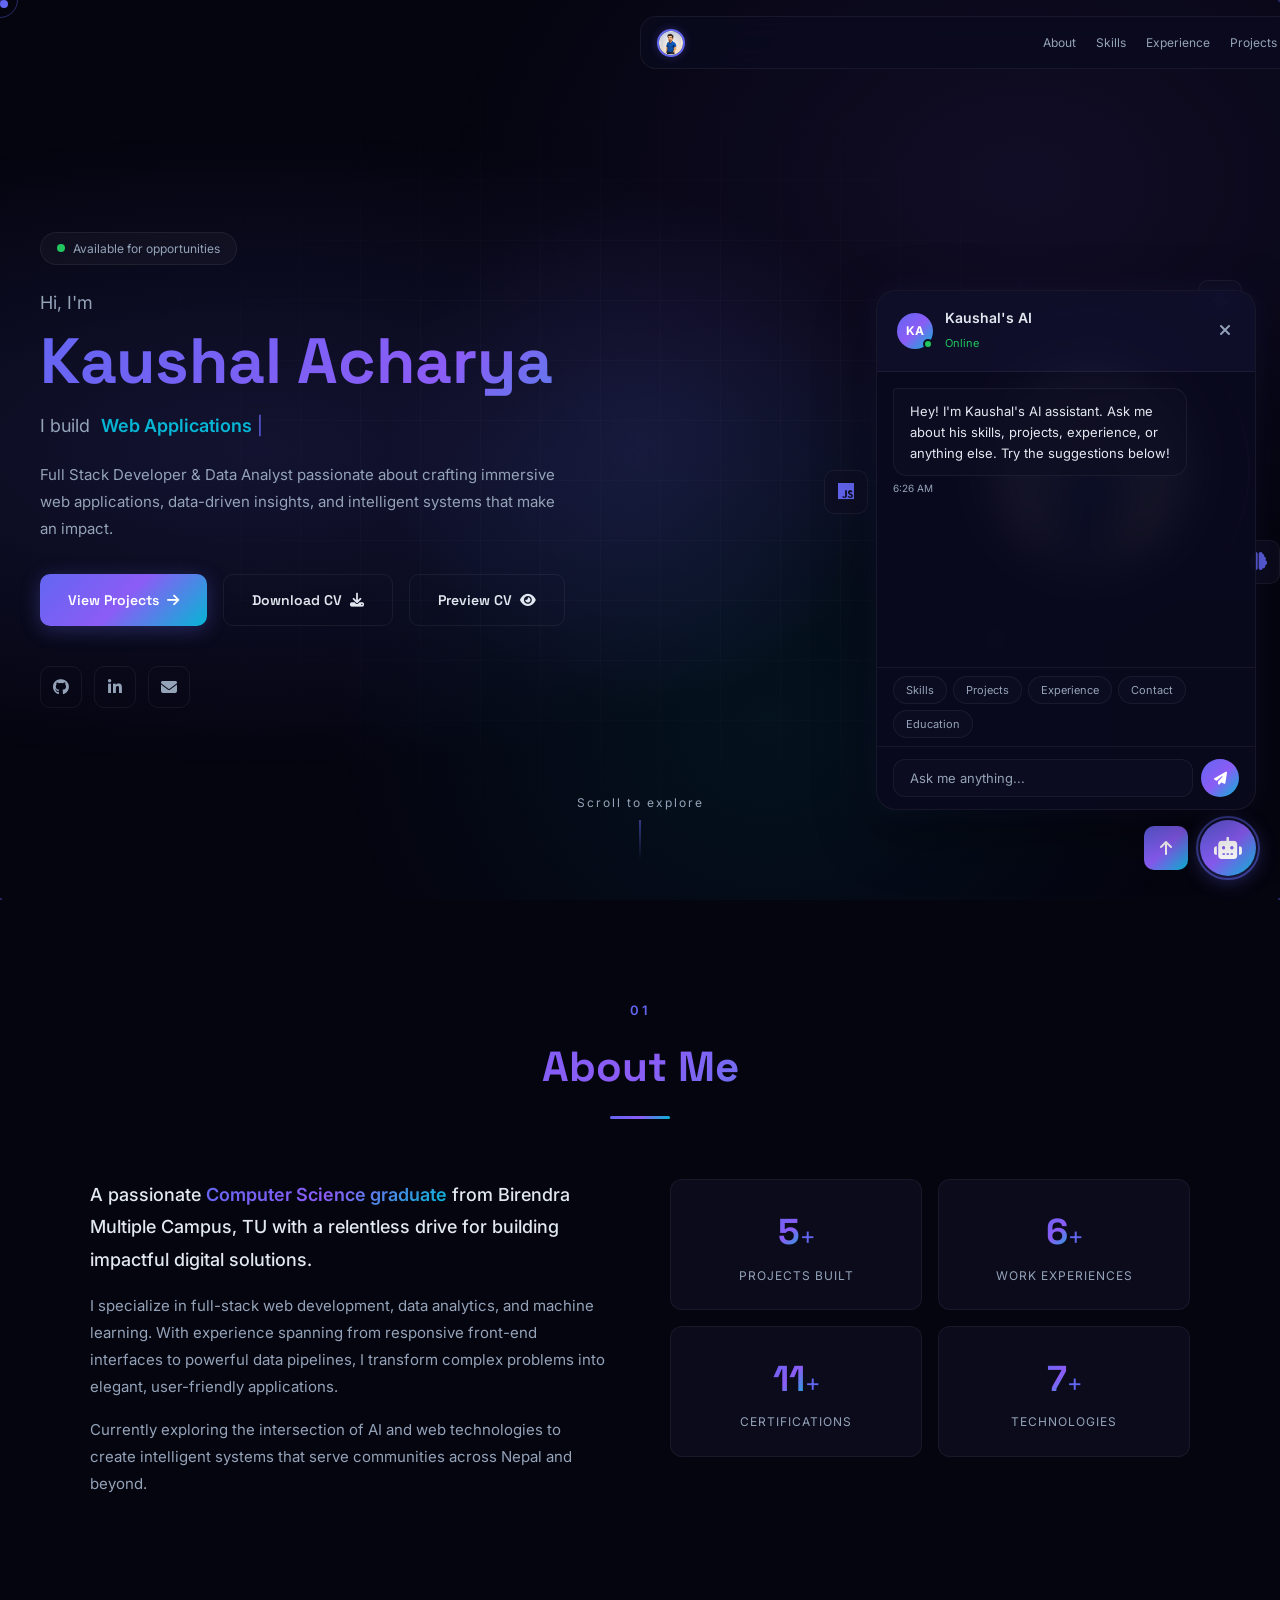
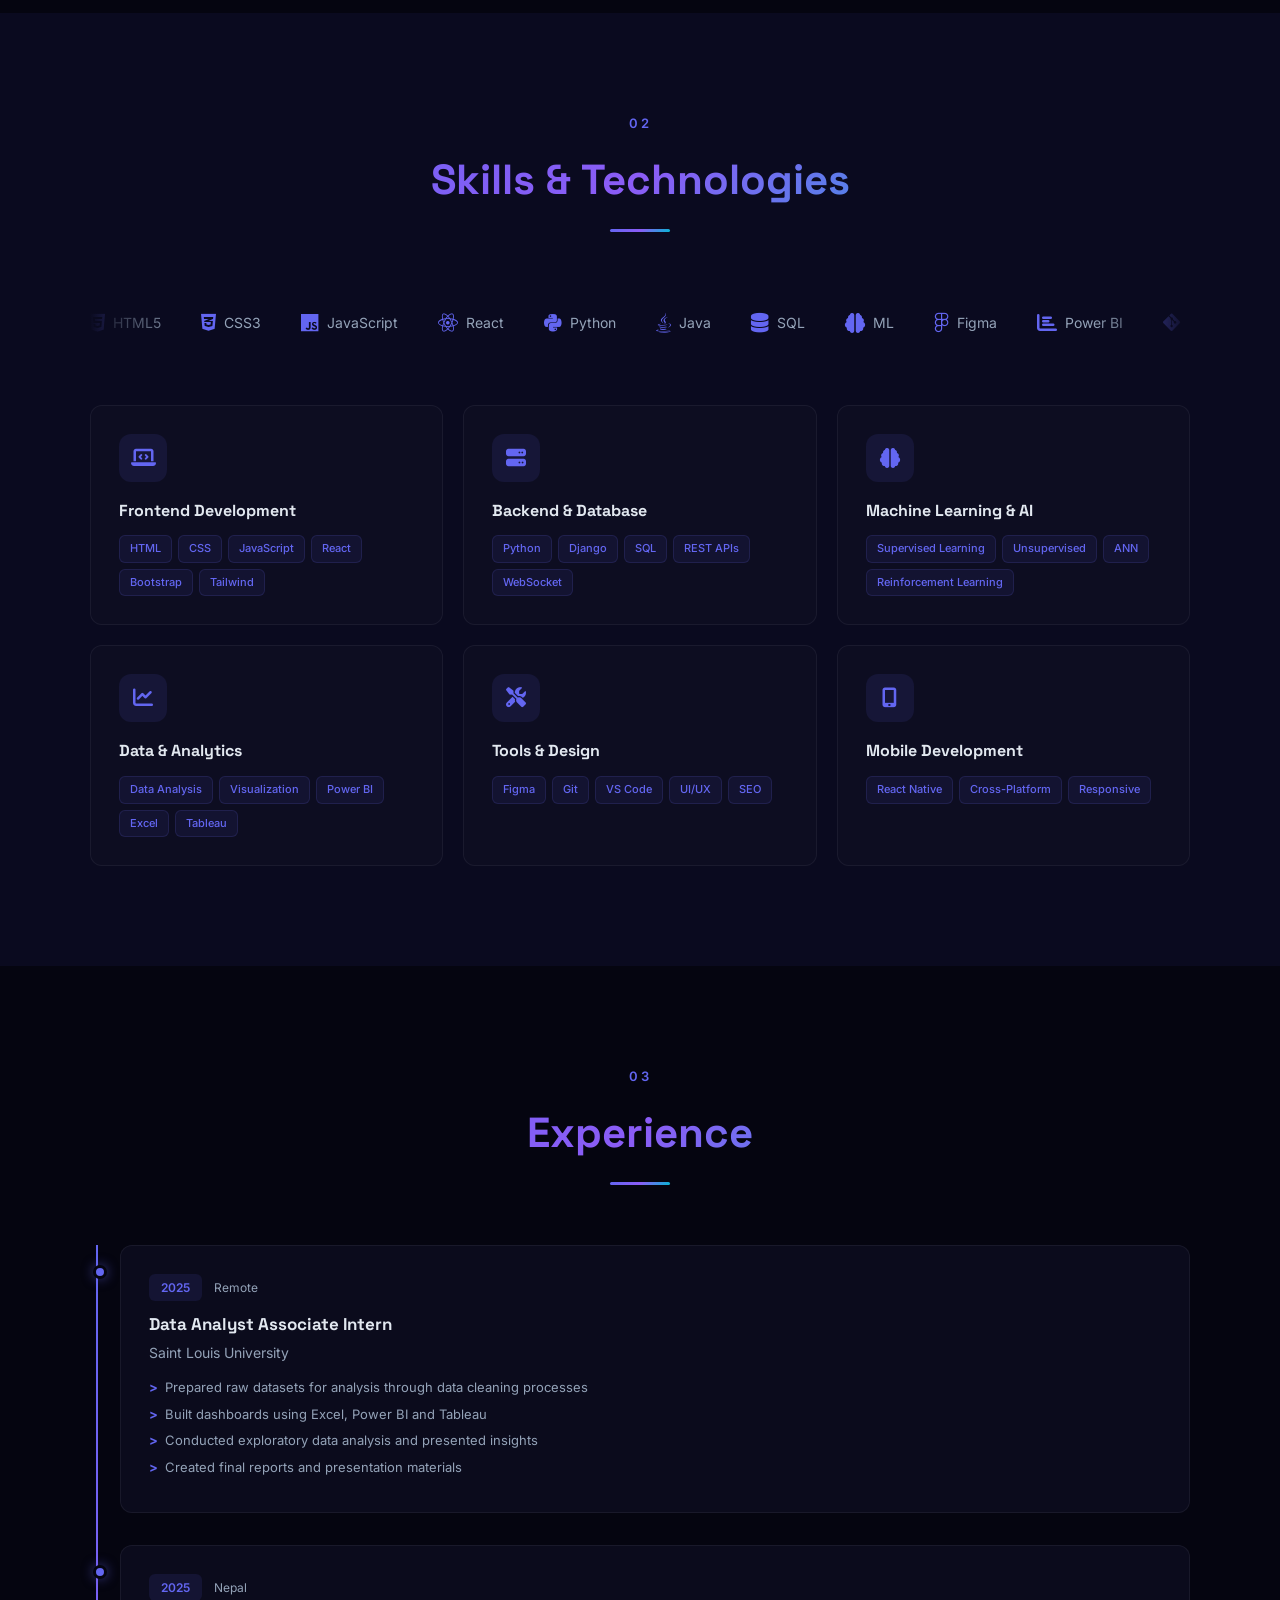
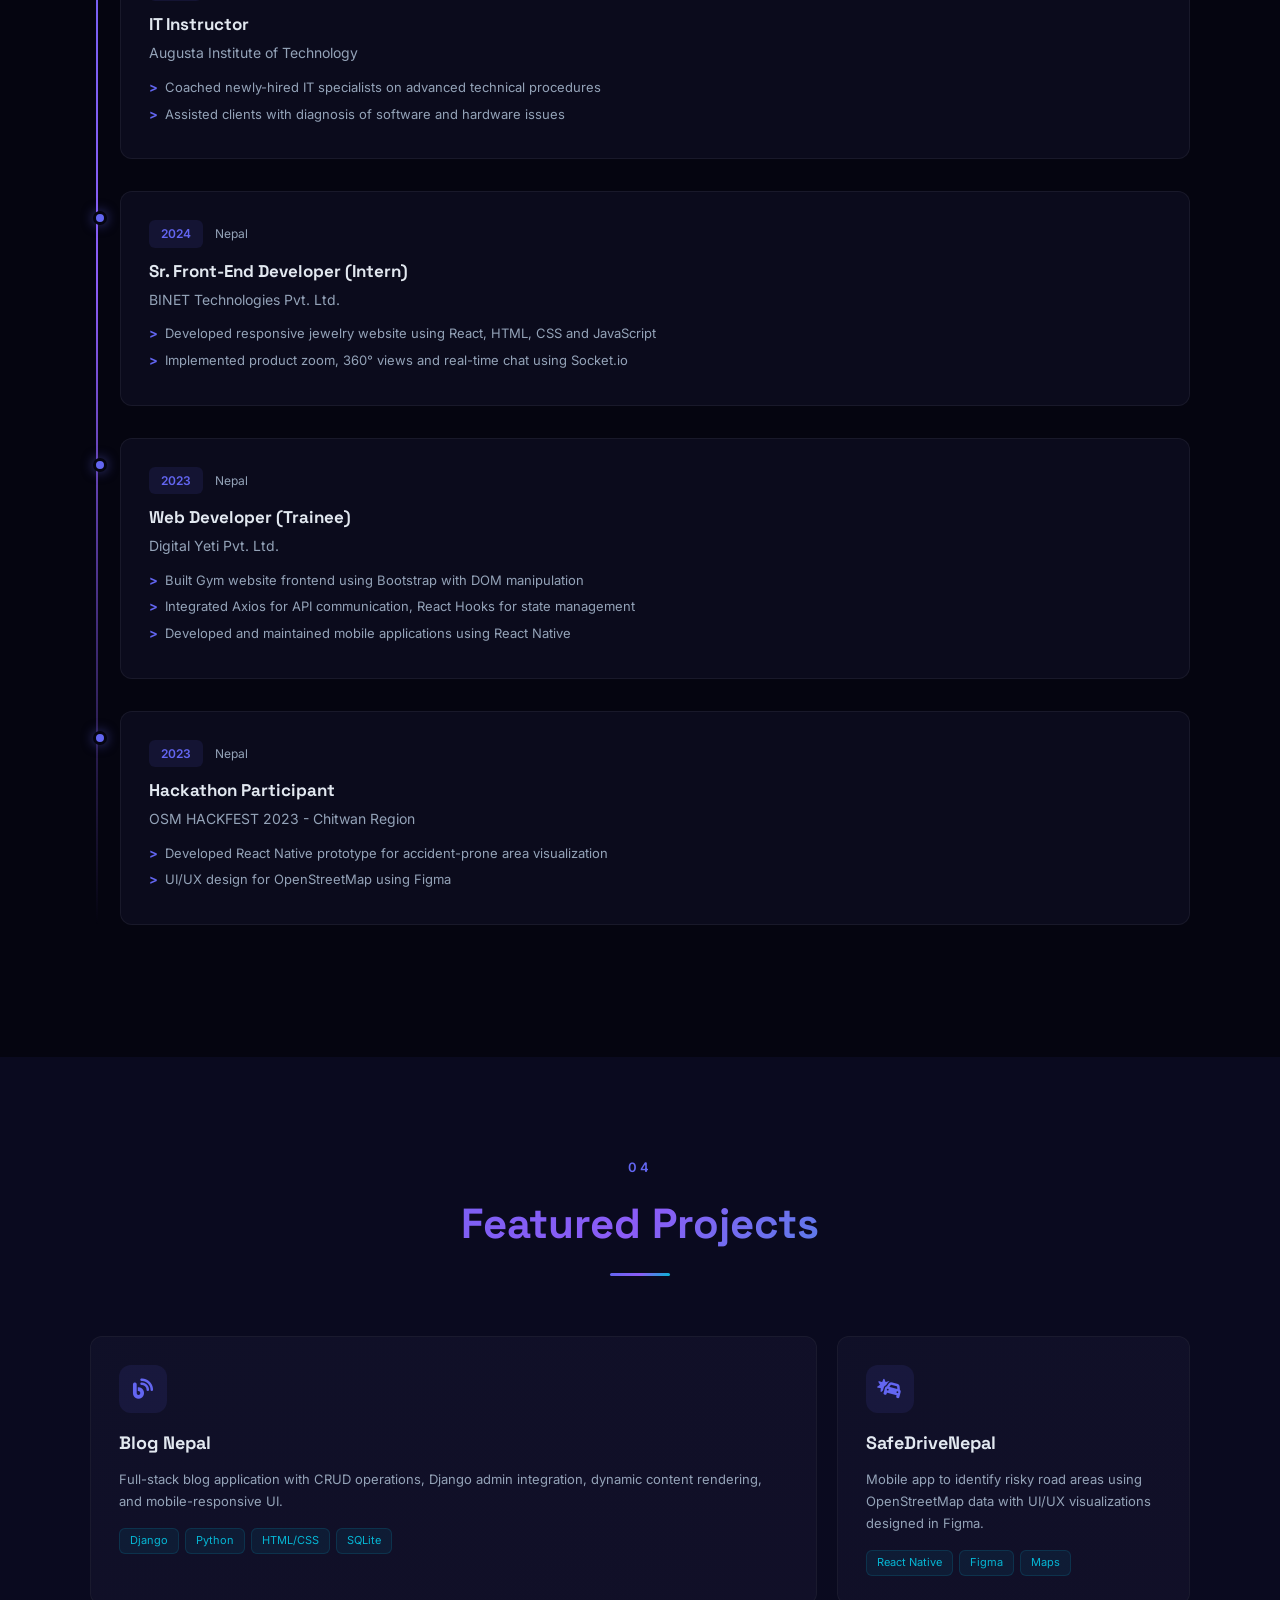
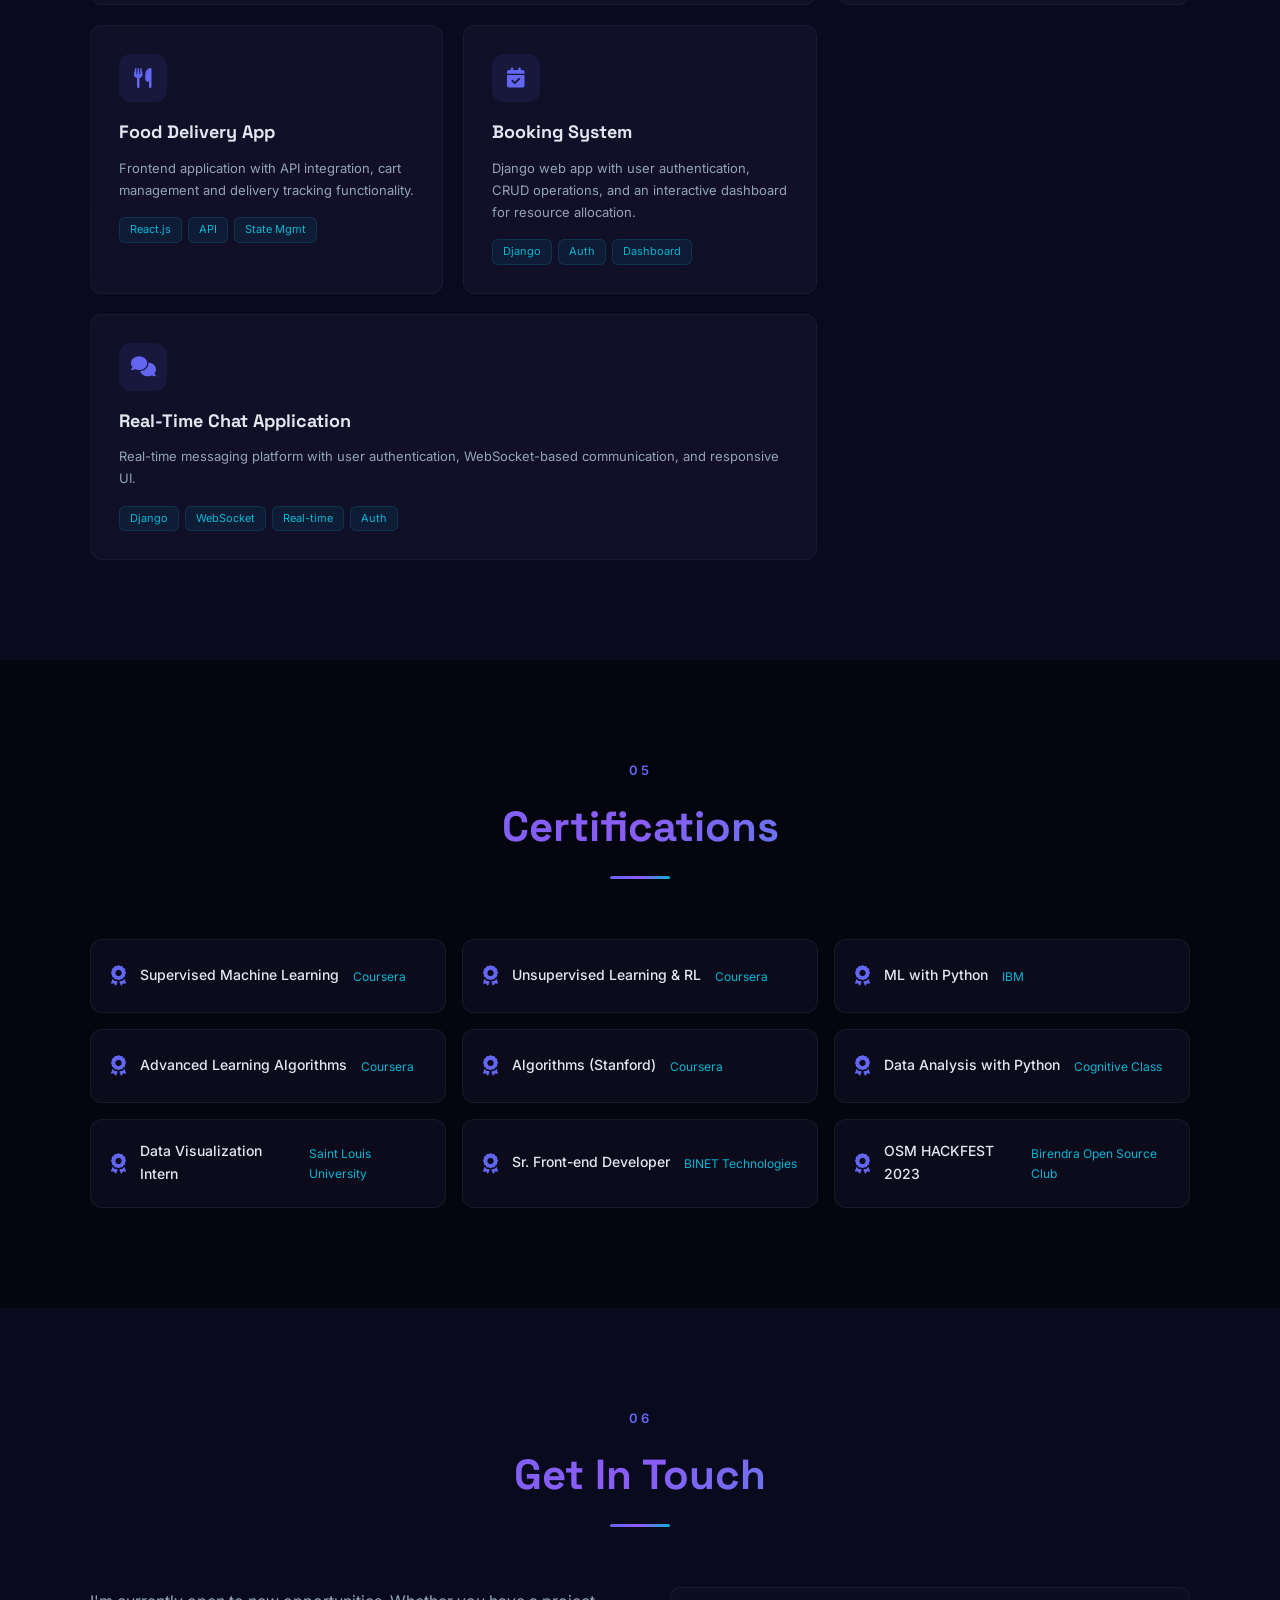
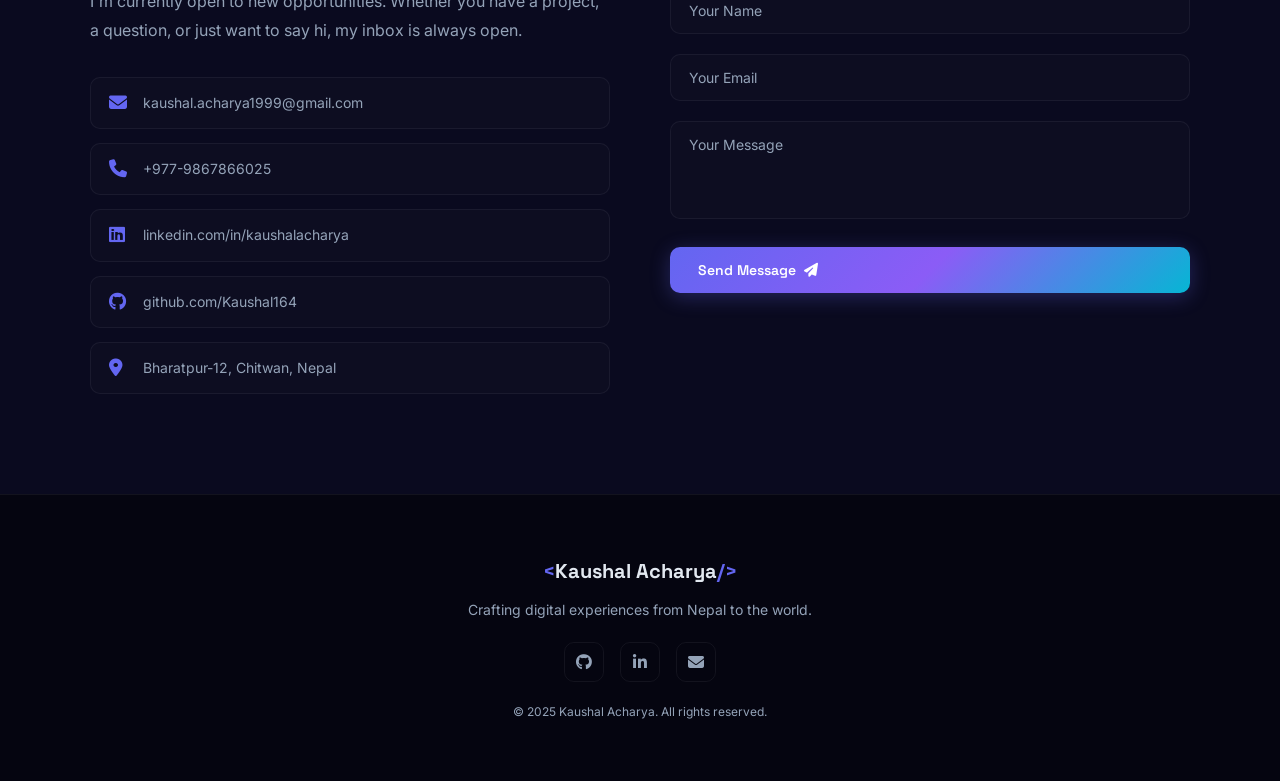
==== commit 6b3ba148: "fix: update resume path to new Resume.pdf file" ====
--- a/index.html
+++ b/index.html
@@ -85,7 +85,7 @@
                 <p class="hero-desc">Full Stack Developer & Data Analyst passionate about crafting immersive web applications, data-driven insights, and intelligent systems that make an impact.</p>
                 <div class="hero-cta">
                     <a href="#projects" class="btn-primary"><span>View Projects</span><i class="fas fa-arrow-right"></i></a>
-                    <a href="portfolio/main/static/main/resume/Kaushal_Acharya_Resume.pdf" download class="btn-secondary"><span>Download CV</span><i class="fas fa-download"></i></a>
+                    <a href="portfolio/main/static/main/Resume.pdf" download class="btn-secondary"><span>Download CV</span><i class="fas fa-download"></i></a>
                     <button class="btn-secondary" onclick="document.getElementById('resumeModal').classList.add('active')"><span>Preview CV</span><i class="fas fa-eye"></i></button>
                 </div>
                 <div class="hero-social">
@@ -484,12 +484,12 @@
             <div class="resume-modal-header">
                 <h3><i class="fas fa-file-pdf"></i> Kaushal Acharya - Resume</h3>
                 <div class="resume-modal-actions">
-                    <a href="portfolio/main/static/main/resume/Kaushal_Acharya_Resume.pdf" download class="btn-primary" style="padding:8px 16px;font-size:12px"><i class="fas fa-download"></i> Download</a>
+                    <a href="portfolio/main/static/main/Resume.pdf" download class="btn-primary" style="padding:8px 16px;font-size:12px"><i class="fas fa-download"></i> Download</a>
                     <button class="resume-modal-close" onclick="document.getElementById('resumeModal').classList.remove('active')"><i class="fas fa-times"></i></button>
                 </div>
             </div>
             <div class="resume-modal-body">
-                <iframe src="portfolio/main/static/main/resume/Kaushal_Acharya_Resume.pdf" width="100%" height="100%" frameborder="0"></iframe>
+                <iframe src="portfolio/main/static/main/Resume.pdf" width="100%" height="100%" frameborder="0"></iframe>
             </div>
         </div>
     </div>
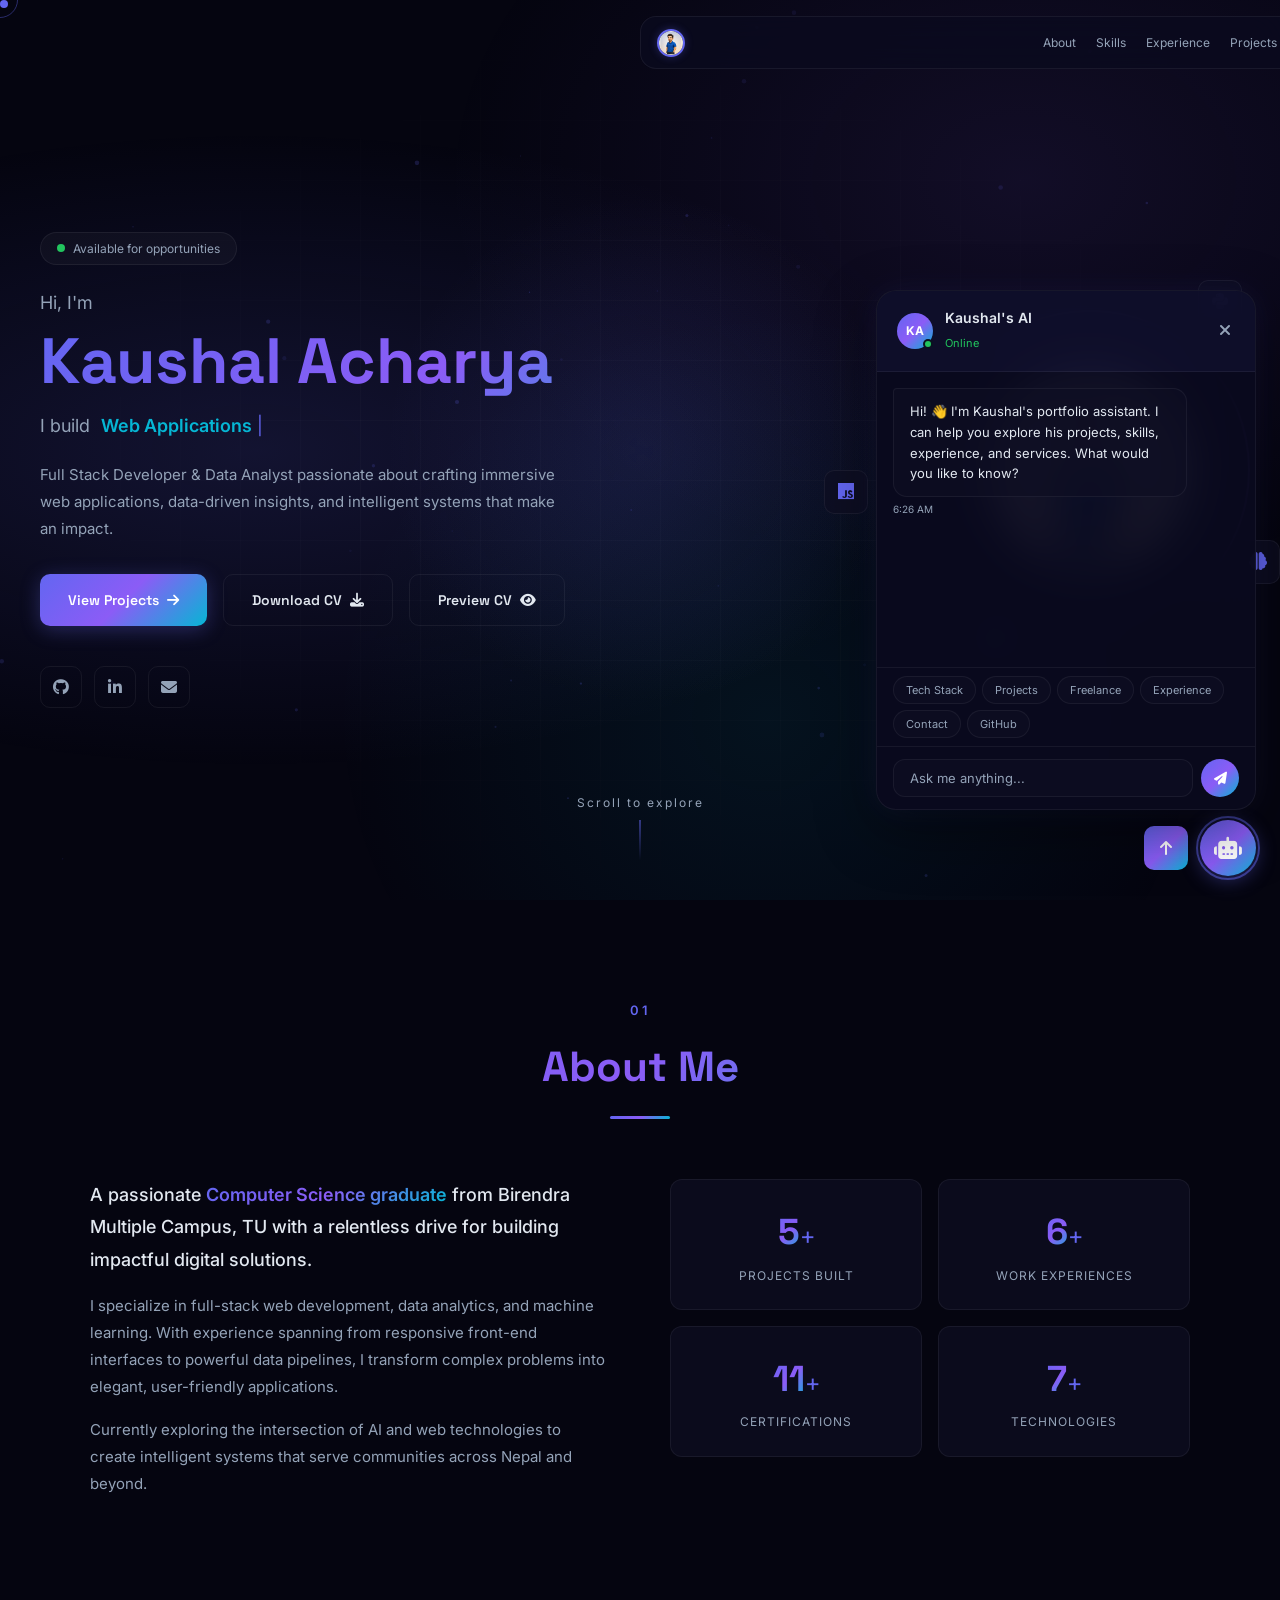
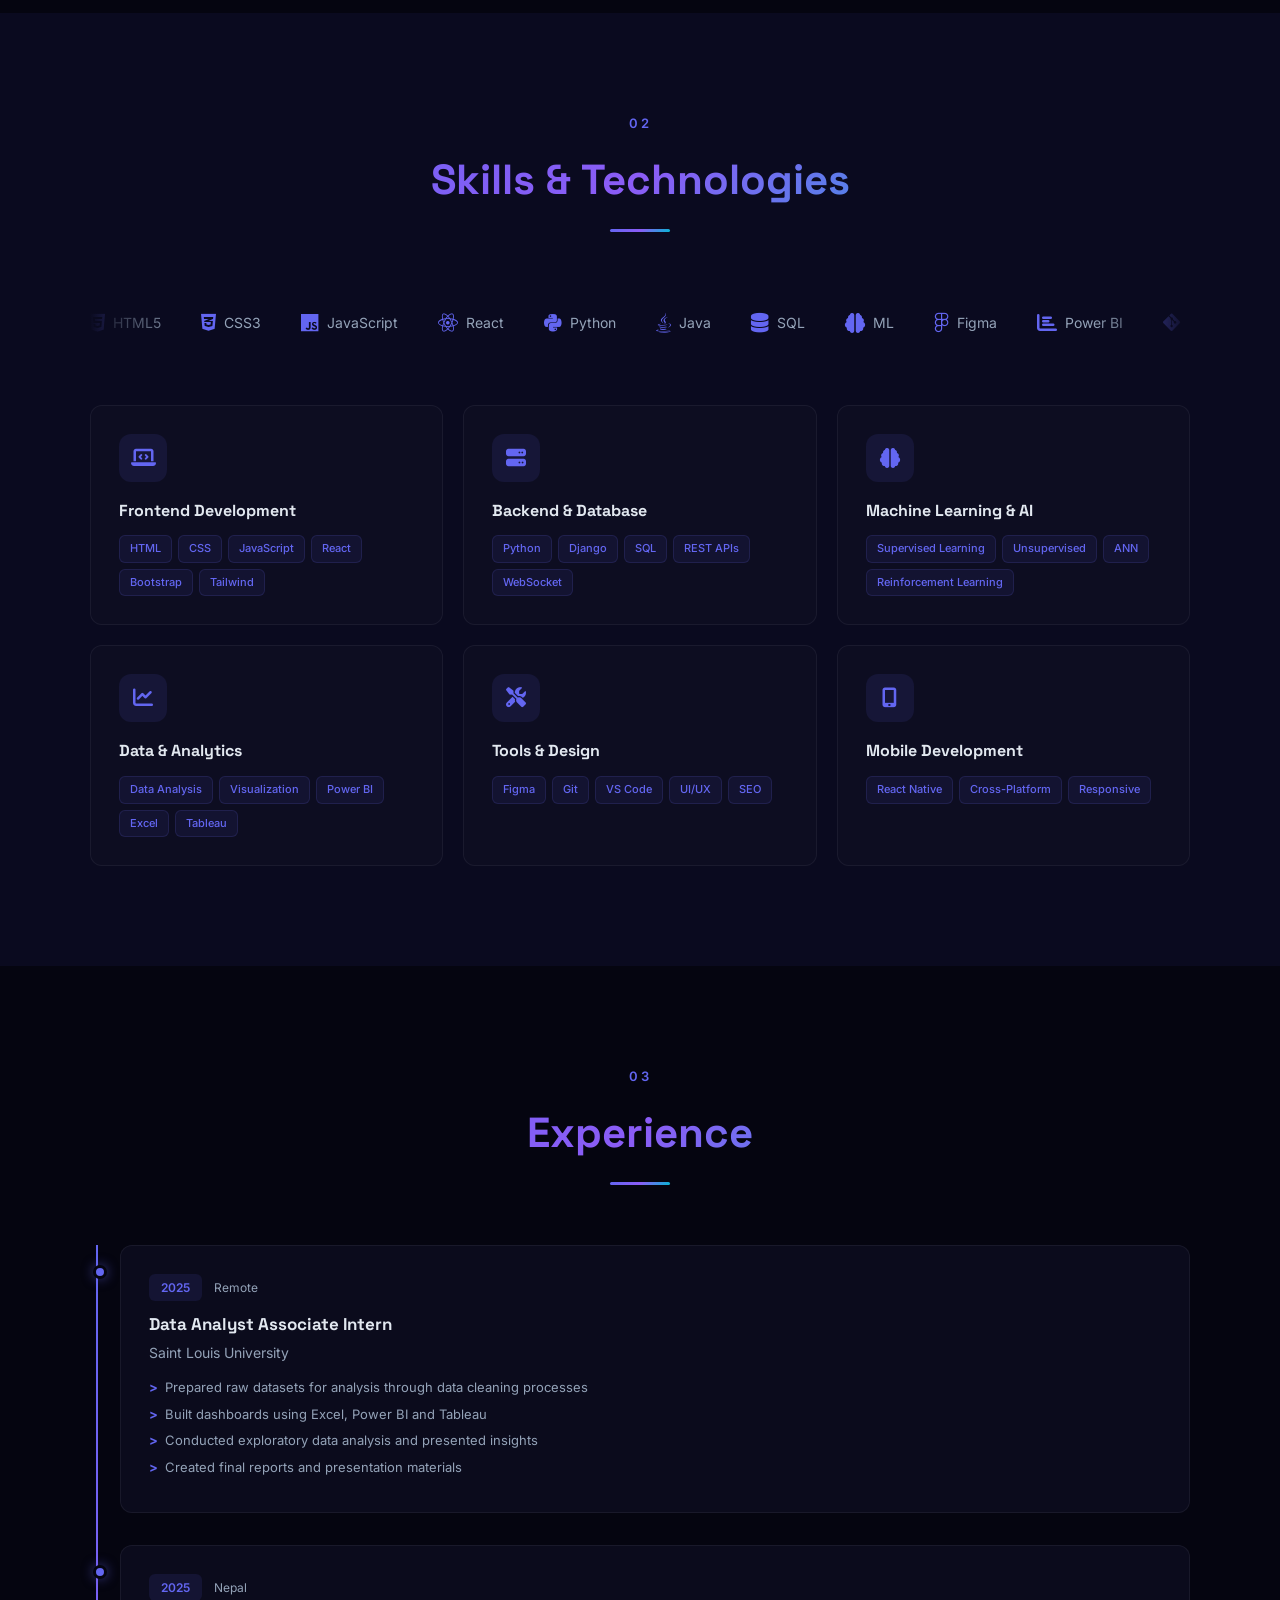
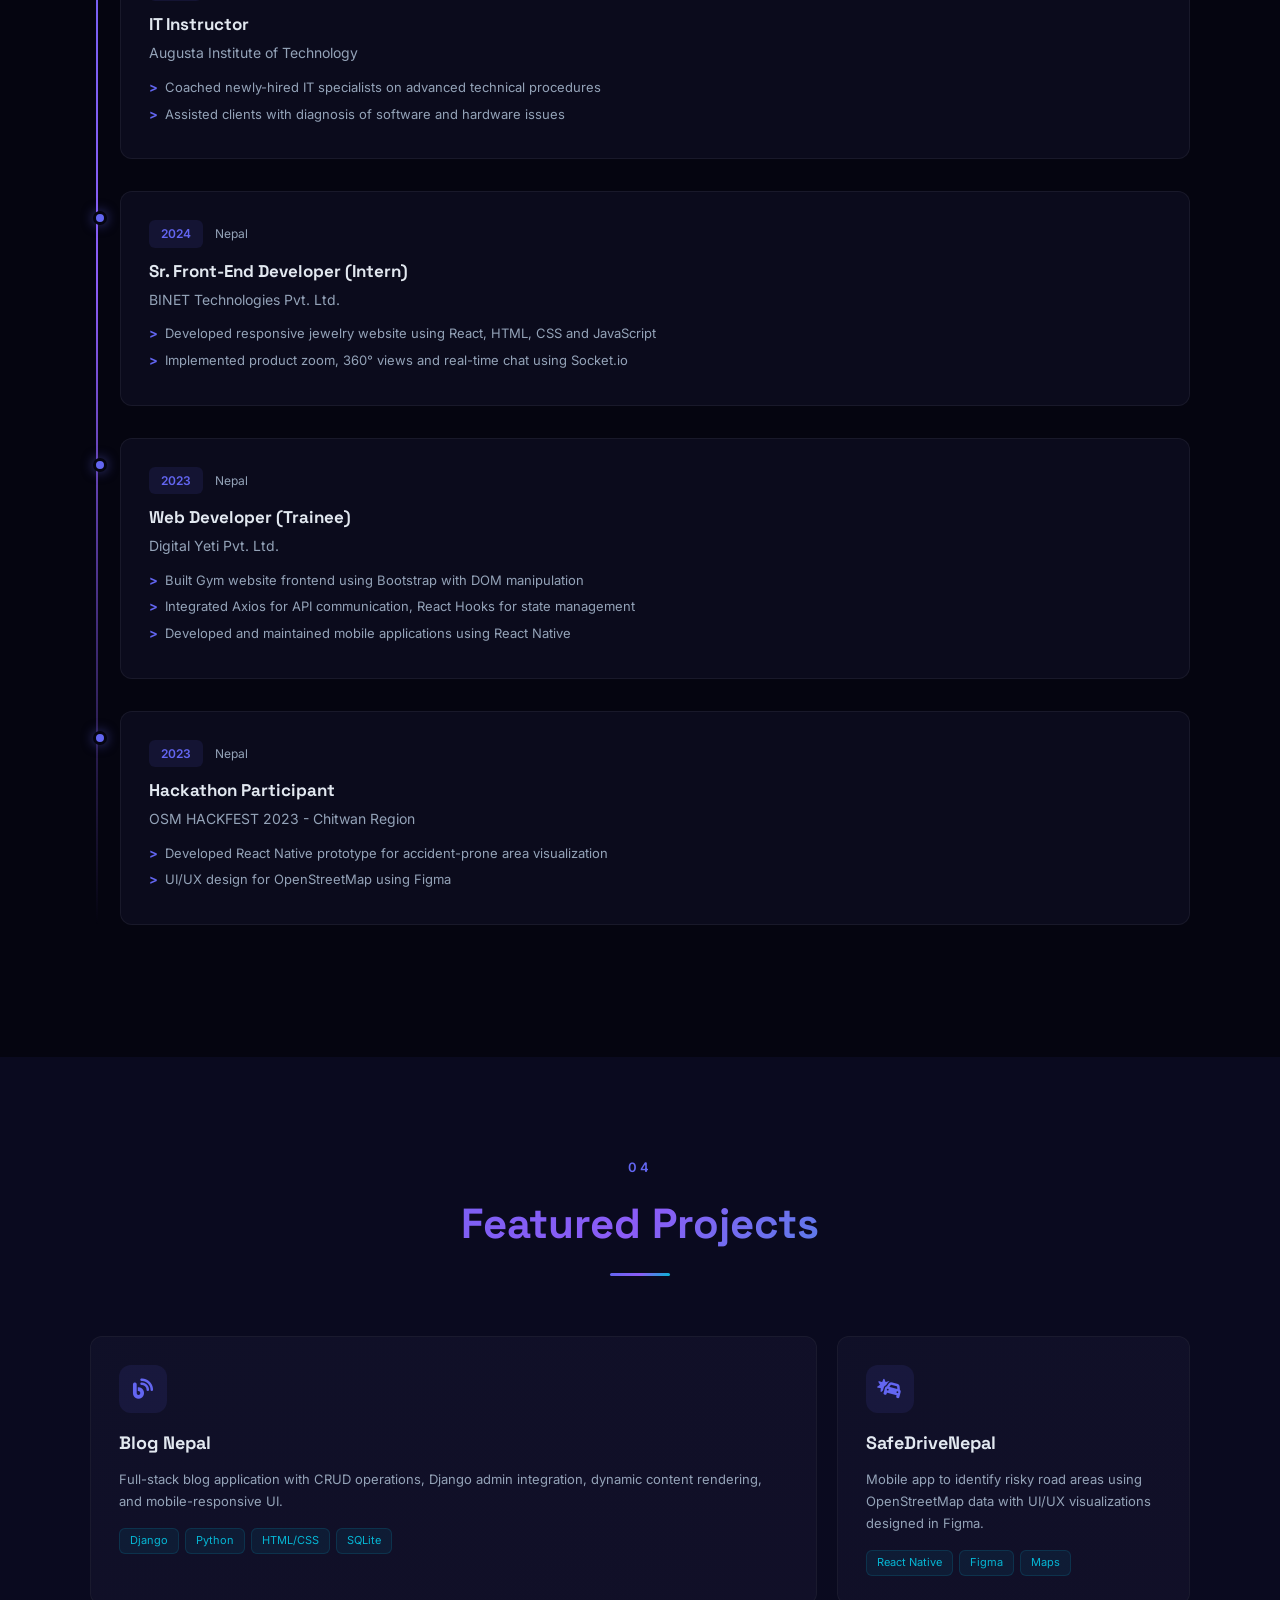
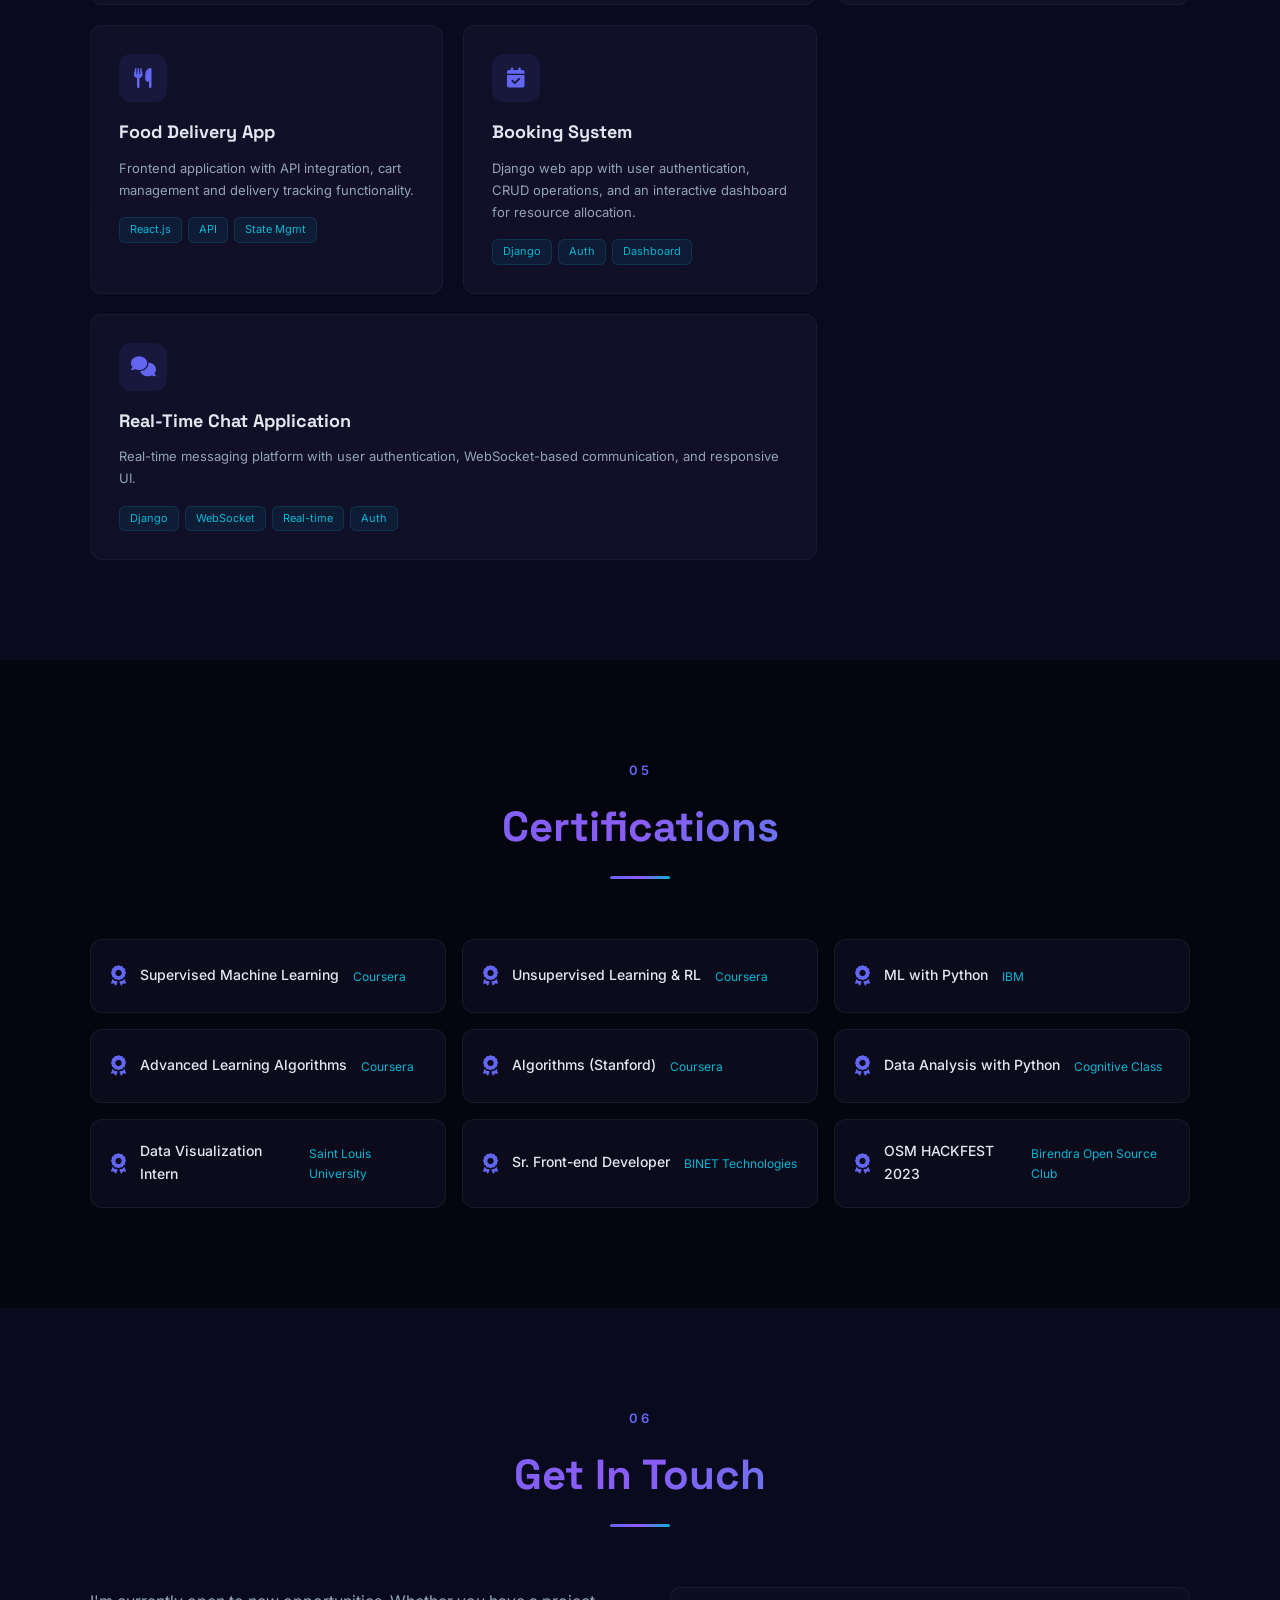
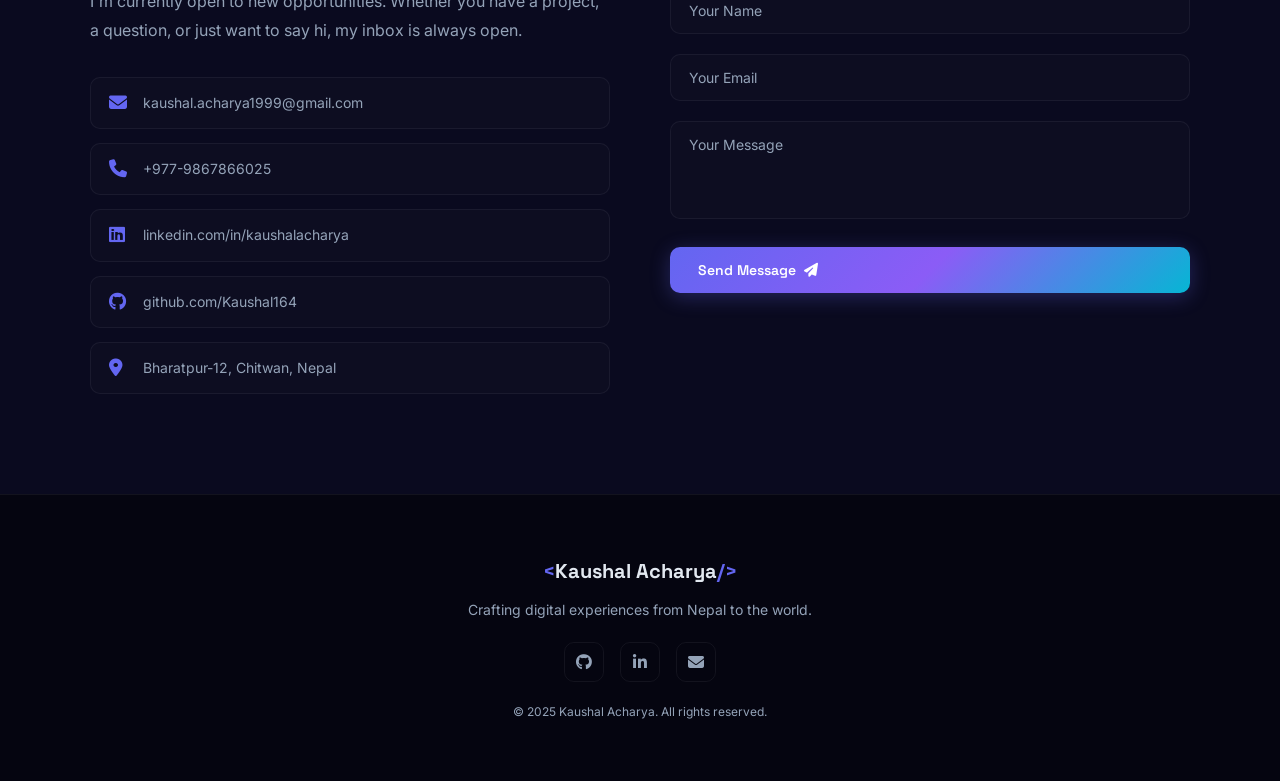
==== commit 7e342ac1: "feat: upgrade AI chatbot with real resume data, smart replies, lead gen, recruiter mode - All AI rep" ====
--- a/index.html
+++ b/index.html
@@ -460,16 +460,17 @@
         </div>
         <div class="ai-messages" id="aiMessages">
             <div class="ai-msg bot">
-                <div class="ai-msg-content">Hey! I'm Kaushal's AI assistant. Ask me about his skills, projects, experience, or anything else. Try the suggestions below!</div>
+                <div class="ai-msg-content">Hi! 👋 I'm Kaushal's portfolio assistant. I can help you explore his projects, skills, experience, and services. What would you like to know?</div>
                 <span class="ai-msg-time"></span>
             </div>
         </div>
         <div class="ai-suggestions">
-            <button class="ai-suggestion" data-q="What are your skills?">Skills</button>
-            <button class="ai-suggestion" data-q="Tell me about your projects">Projects</button>
-            <button class="ai-suggestion" data-q="What's your experience?">Experience</button>
-            <button class="ai-suggestion" data-q="How can I contact you?">Contact</button>
-            <button class="ai-suggestion" data-q="Tell me about your education">Education</button>
+            <button class="ai-suggestion" data-q="What technologies does Kaushal use?">Tech Stack</button>
+            <button class="ai-suggestion" data-q="Show me recent projects">Projects</button>
+            <button class="ai-suggestion" data-q="Is he available for freelance work?">Freelance</button>
+            <button class="ai-suggestion" data-q="Tell me about his experience">Experience</button>
+            <button class="ai-suggestion" data-q="How can I contact him?">Contact</button>
+            <button class="ai-suggestion" data-q="Show GitHub profile">GitHub</button>
         </div>
         <div class="ai-input-area">
             <input type="text" class="ai-input" id="aiInput" placeholder="Ask me anything..." autocomplete="off">
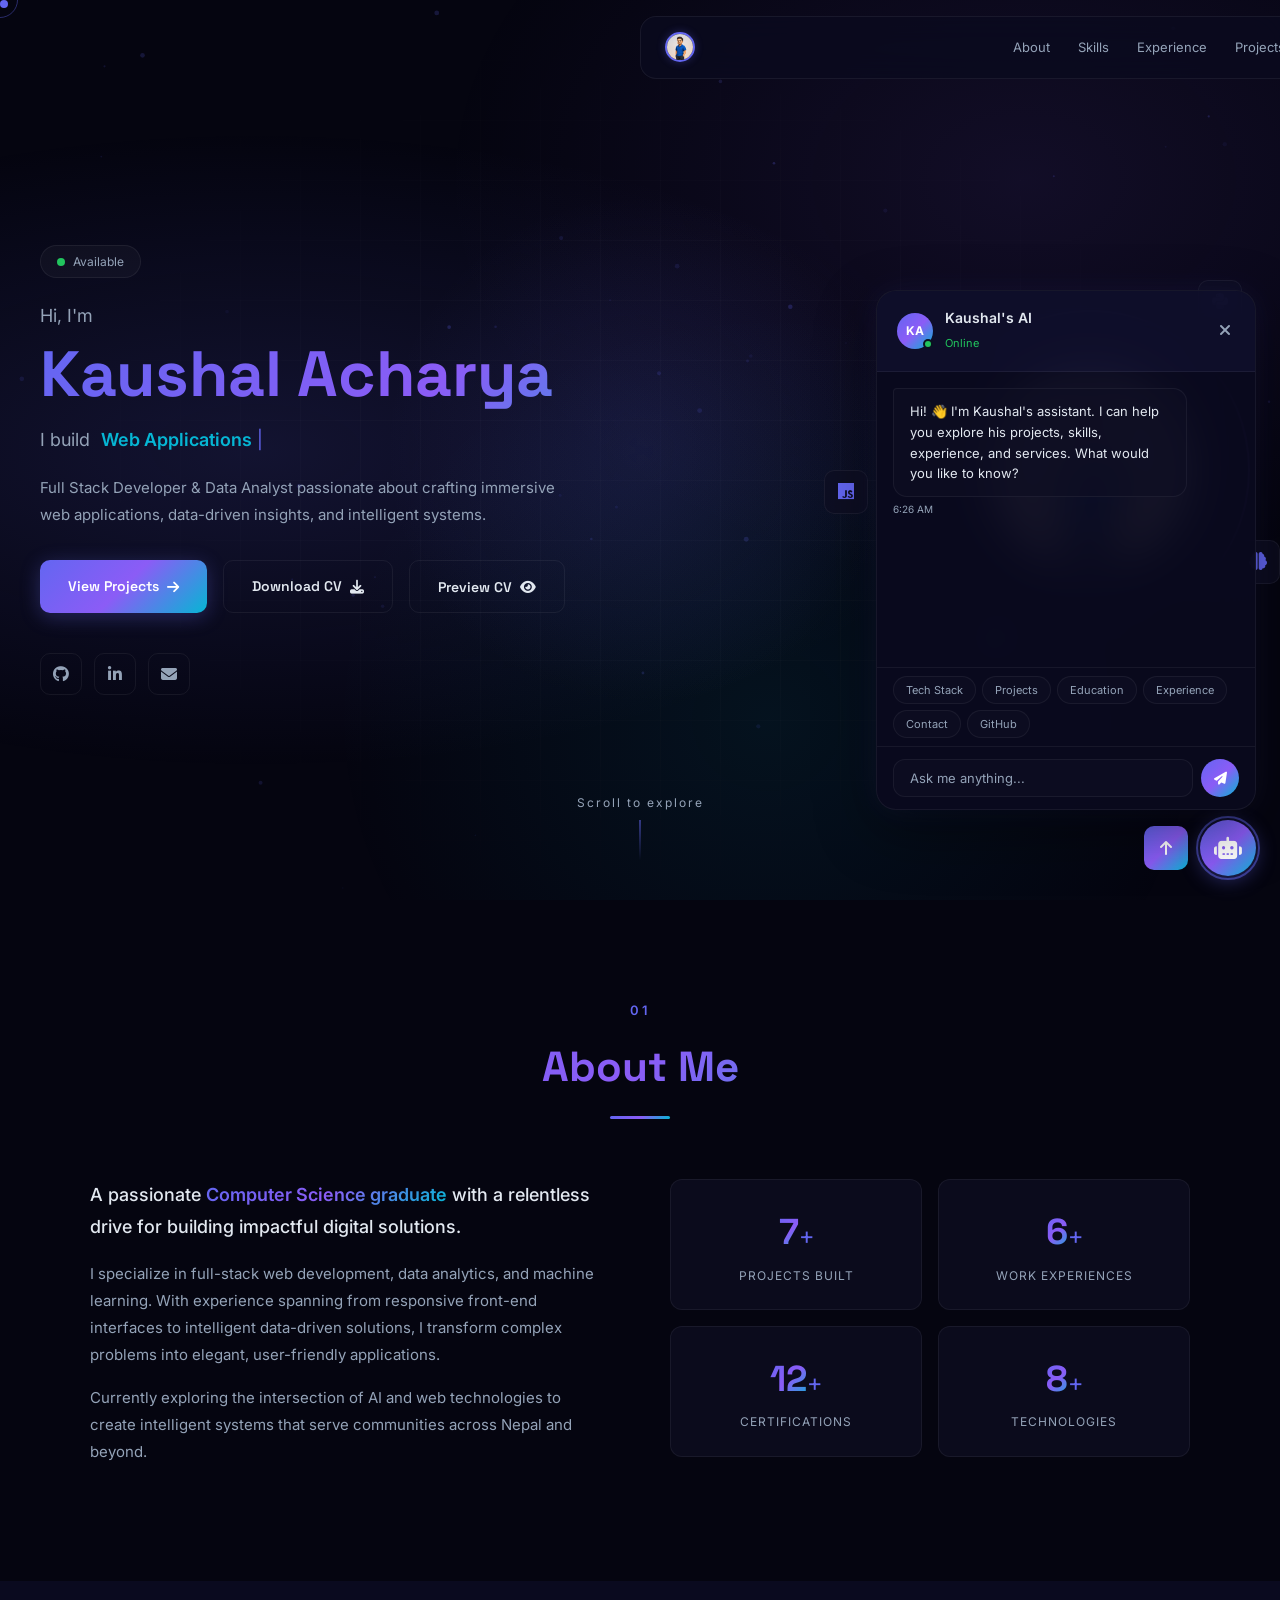
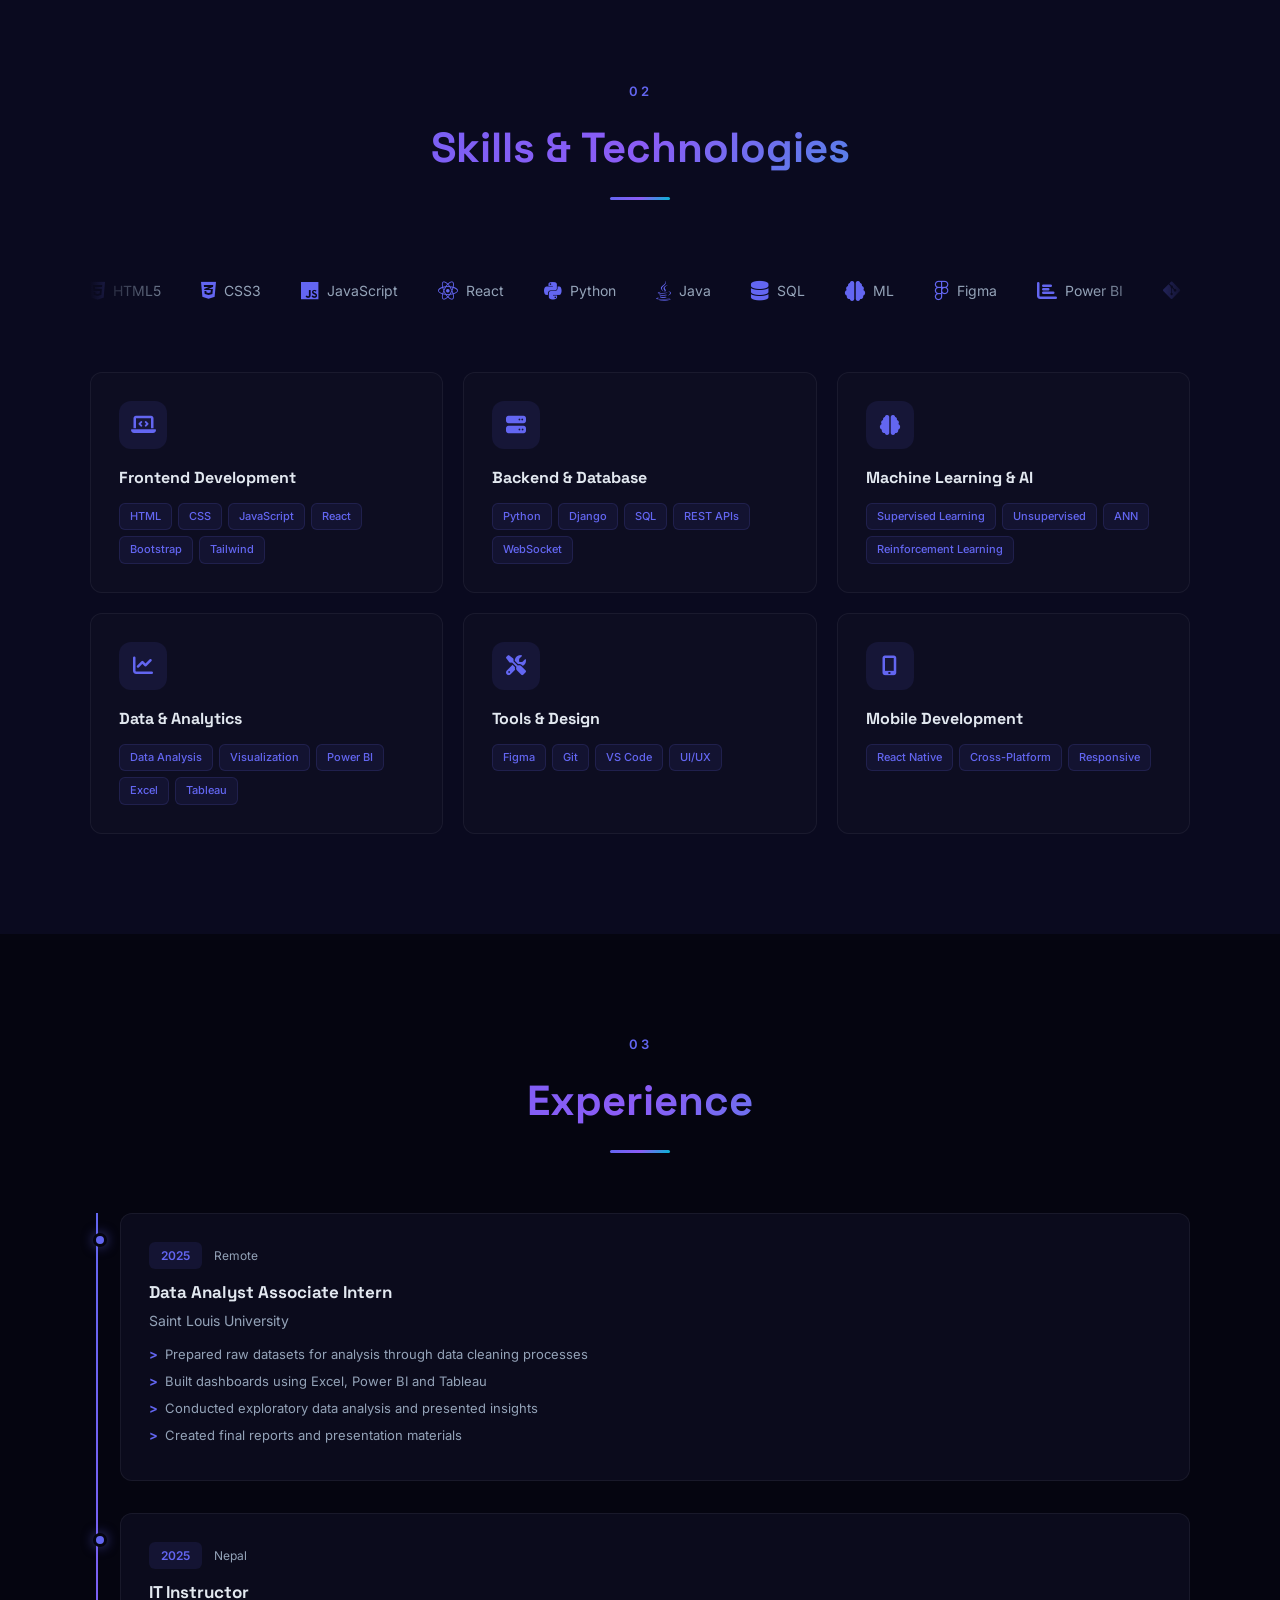
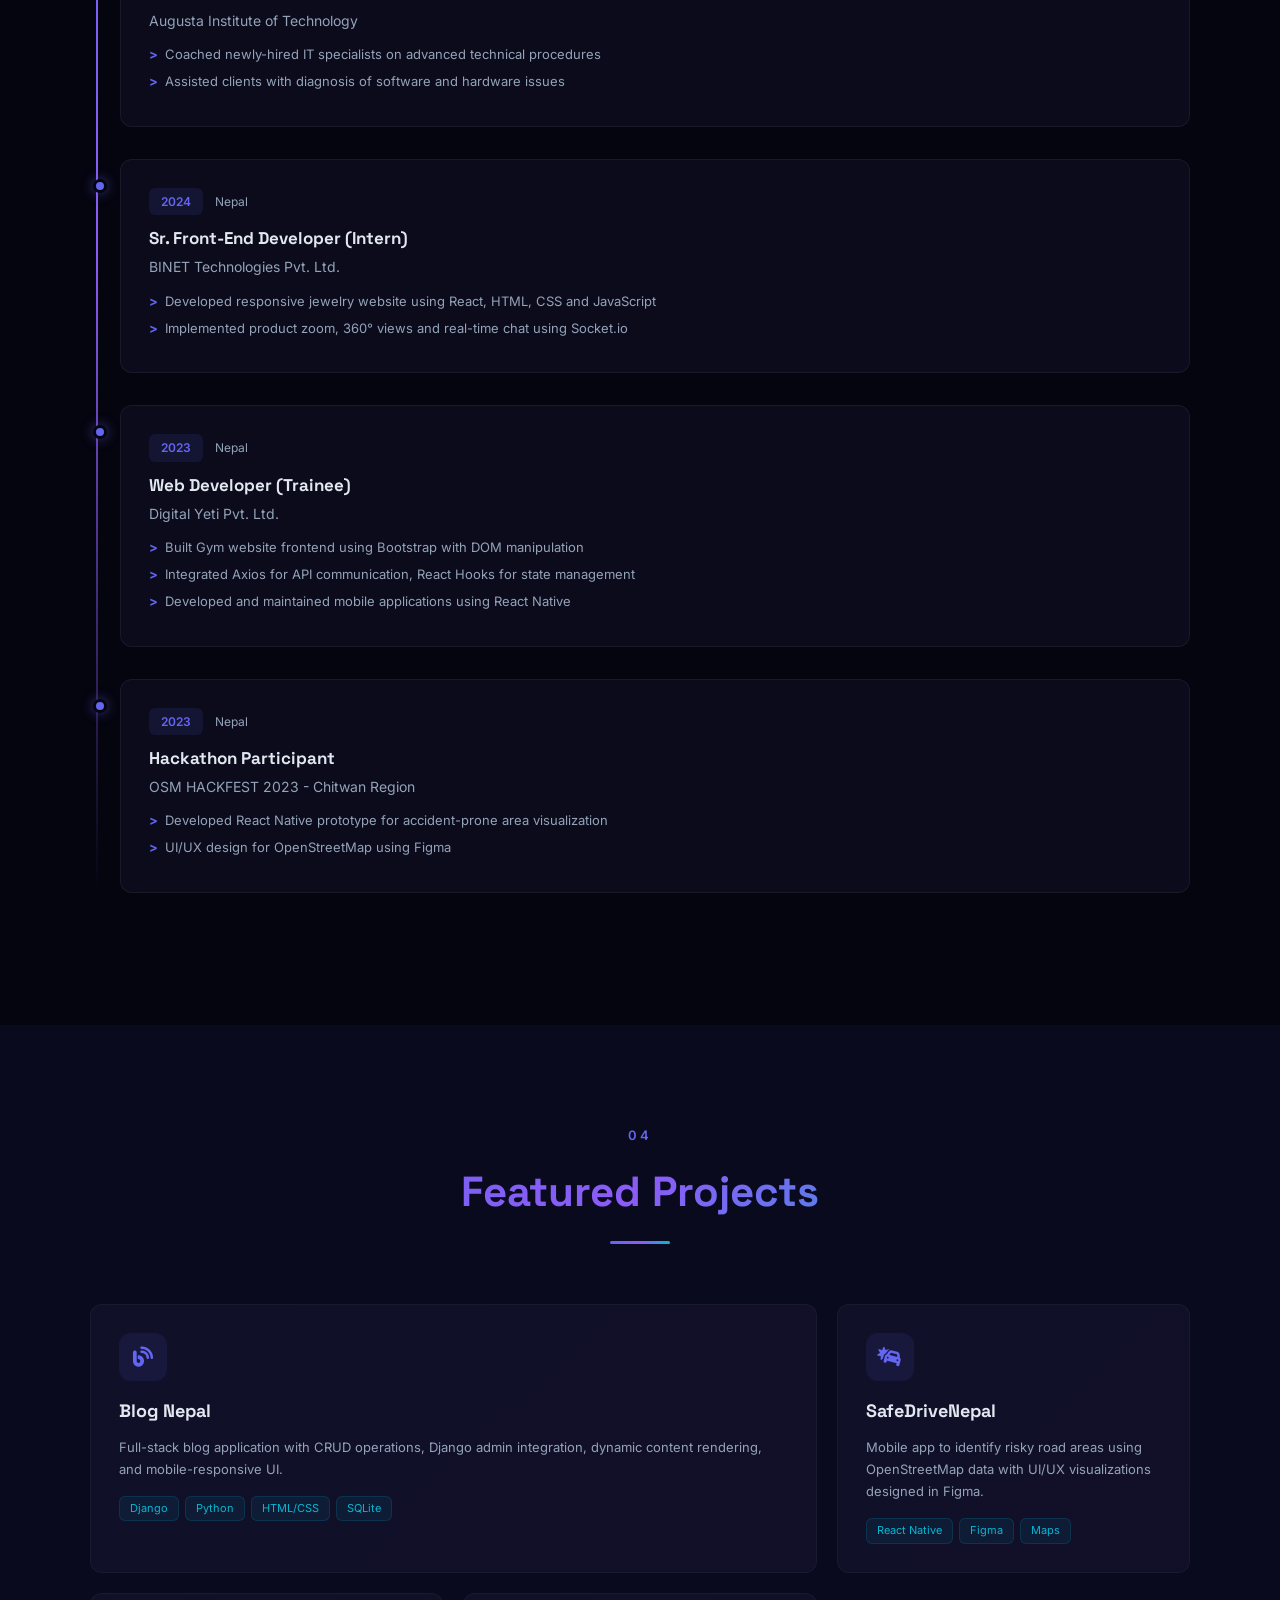
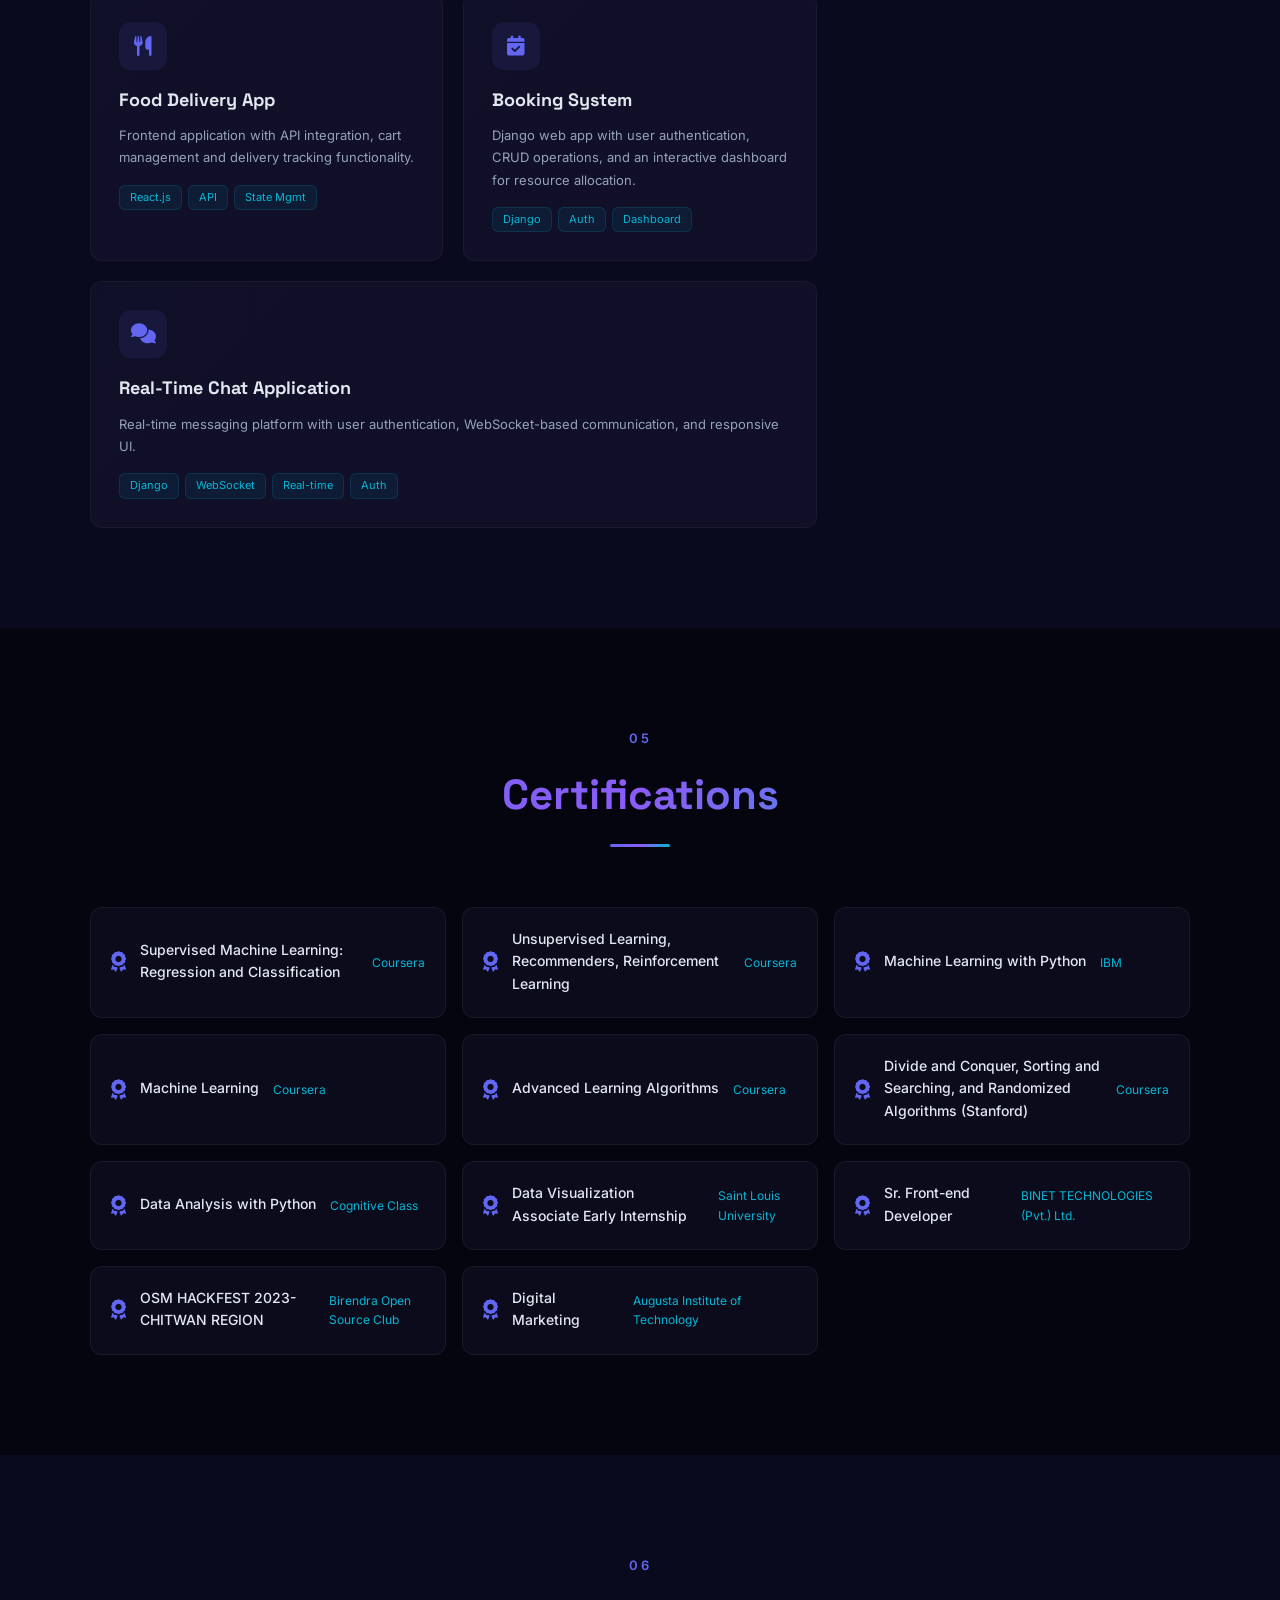
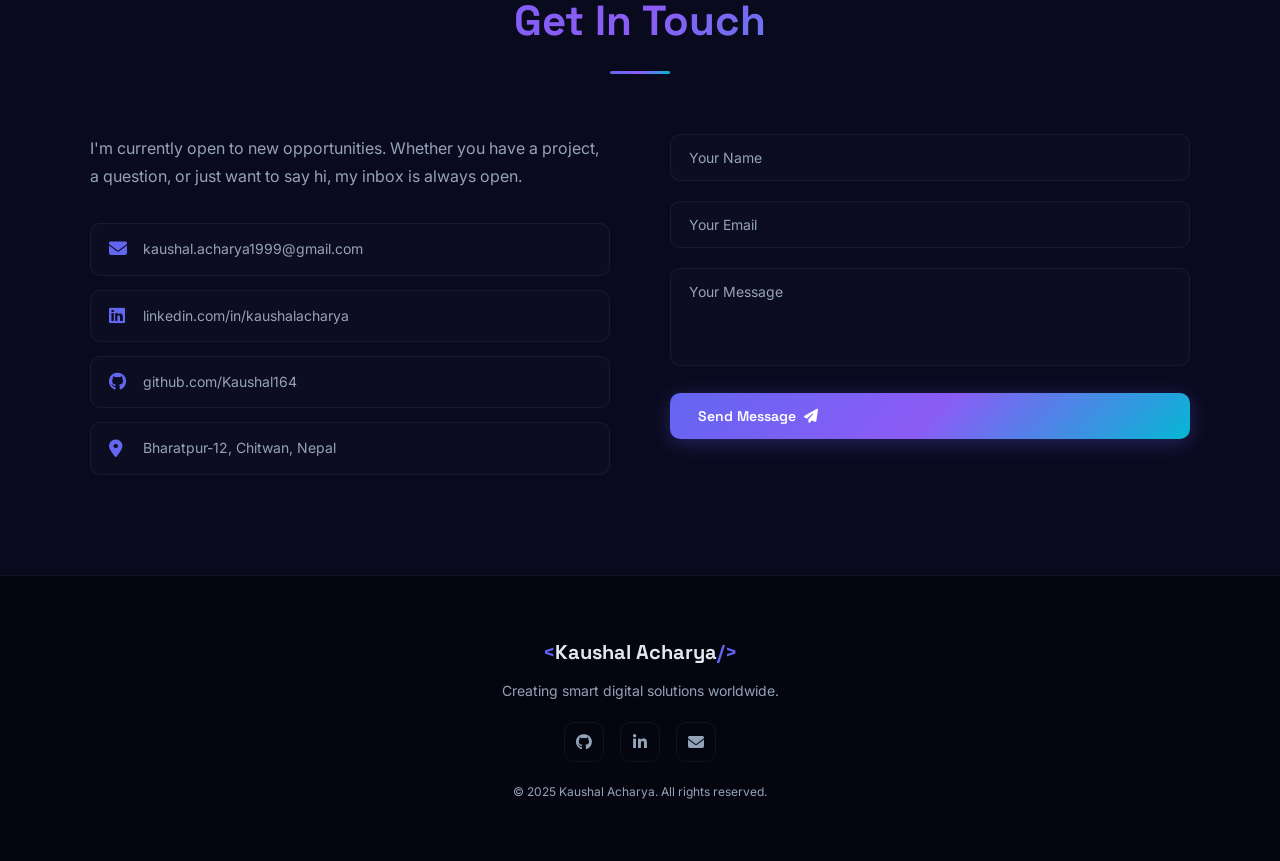
==== commit 71e4664c: "Update index.html" ====
--- a/index.html
+++ b/index.html
@@ -71,7 +71,7 @@
             <div class="hero-text">
                 <div class="hero-badge">
                     <span class="badge-dot"></span>
-                    <span>Available for opportunities</span>
+                    <span>Available</span>
                 </div>
                 <h1 class="hero-title">
                     <span class="title-line">Hi, I'm</span>
@@ -82,7 +82,7 @@
                     <span class="role-text" id="roleText">Digital Experiences</span>
                     <span class="role-cursor">|</span>
                 </div>
-                <p class="hero-desc">Full Stack Developer & Data Analyst passionate about crafting immersive web applications, data-driven insights, and intelligent systems that make an impact.</p>
+                <p class="hero-desc">Full Stack Developer & Data Analyst passionate about crafting immersive web applications, data-driven insights, and intelligent systems.</p>
                 <div class="hero-cta">
                     <a href="#projects" class="btn-primary"><span>View Projects</span><i class="fas fa-arrow-right"></i></a>
                     <a href="portfolio/main/static/main/Resume.pdf" download class="btn-secondary"><span>Download CV</span><i class="fas fa-download"></i></a>
@@ -125,13 +125,13 @@
             </div>
             <div class="about-content">
                 <div class="about-text">
-                    <p class="about-intro">A passionate <span class="text-gradient">Computer Science graduate</span> from Birendra Multiple Campus, TU with a relentless drive for building impactful digital solutions.</p>
-                    <p>I specialize in full-stack web development, data analytics, and machine learning. With experience spanning from responsive front-end interfaces to powerful data pipelines, I transform complex problems into elegant, user-friendly applications.</p>
+                    <p class="about-intro">A passionate <span class="text-gradient">Computer Science graduate</span> with a relentless drive for building impactful digital solutions.</p>
+                    <p>I specialize in full-stack web development, data analytics, and machine learning. With experience spanning from responsive front-end interfaces to intelligent data-driven solutions, I transform complex problems into elegant, user-friendly applications.</p>
                     <p>Currently exploring the intersection of AI and web technologies to create intelligent systems that serve communities across Nepal and beyond.</p>
                 </div>
                 <div class="about-stats">
                     <div class="stat-card">
-                        <span class="stat-number" data-count="5">0</span><span class="stat-plus">+</span>
+                        <span class="stat-number" data-count="7">0</span><span class="stat-plus">+</span>
                         <span class="stat-label">Projects Built</span>
                     </div>
                     <div class="stat-card">
@@ -139,11 +139,11 @@
                         <span class="stat-label">Work Experiences</span>
                     </div>
                     <div class="stat-card">
-                        <span class="stat-number" data-count="11">0</span><span class="stat-plus">+</span>
+                        <span class="stat-number" data-count="12">0</span><span class="stat-plus">+</span>
                         <span class="stat-label">Certifications</span>
                     </div>
                     <div class="stat-card">
-                        <span class="stat-number" data-count="7">0</span><span class="stat-plus">+</span>
+                        <span class="stat-number" data-count="8">0</span><span class="stat-plus">+</span>
                         <span class="stat-label">Technologies</span>
                     </div>
                 </div>
@@ -219,7 +219,7 @@
                     <div class="skill-card-icon"><i class="fas fa-tools"></i></div>
                     <h3>Tools & Design</h3>
                     <div class="skill-tags">
-                        <span>Figma</span><span>Git</span><span>VS Code</span><span>UI/UX</span><span>SEO</span>
+                        <span>Figma</span><span>Git</span><span>VS Code</span><span>UI/UX</span>
                     </div>
                 </div>
                 <div class="skill-card" data-category="mobile">
@@ -377,15 +377,17 @@
                 <div class="section-line"></div>
             </div>
             <div class="certs-grid">
-                <div class="cert-card"><div class="cert-icon"><i class="fas fa-award"></i></div><h4>Supervised Machine Learning</h4><span>Coursera</span></div>
-                <div class="cert-card"><div class="cert-icon"><i class="fas fa-award"></i></div><h4>Unsupervised Learning & RL</h4><span>Coursera</span></div>
-                <div class="cert-card"><div class="cert-icon"><i class="fas fa-award"></i></div><h4>ML with Python</h4><span>IBM</span></div>
+                <div class="cert-card"><div class="cert-icon"><i class="fas fa-award"></i></div><h4>Supervised Machine Learning: Regression and Classification</h4><span>Coursera</span></div>
+                <div class="cert-card"><div class="cert-icon"><i class="fas fa-award"></i></div><h4>Unsupervised Learning, Recommenders, Reinforcement Learning</h4><span>Coursera</span></div>
+                <div class="cert-card"><div class="cert-icon"><i class="fas fa-award"></i></div><h4>Machine Learning with Python</h4><span>IBM</span></div>
+                <div class="cert-card"><div class="cert-icon"><i class="fas fa-award"></i></div><h4>Machine Learning</h4><span>Coursera</span></div>
                 <div class="cert-card"><div class="cert-icon"><i class="fas fa-award"></i></div><h4>Advanced Learning Algorithms</h4><span>Coursera</span></div>
-                <div class="cert-card"><div class="cert-icon"><i class="fas fa-award"></i></div><h4>Algorithms (Stanford)</h4><span>Coursera</span></div>
+                <div class="cert-card"><div class="cert-icon"><i class="fas fa-award"></i></div><h4>Divide and Conquer, Sorting and Searching, and Randomized Algorithms (Stanford)</h4><span>Coursera</span></div>
                 <div class="cert-card"><div class="cert-icon"><i class="fas fa-award"></i></div><h4>Data Analysis with Python</h4><span>Cognitive Class</span></div>
-                <div class="cert-card"><div class="cert-icon"><i class="fas fa-award"></i></div><h4>Data Visualization Intern</h4><span>Saint Louis University</span></div>
-                <div class="cert-card"><div class="cert-icon"><i class="fas fa-award"></i></div><h4>Sr. Front-end Developer</h4><span>BINET Technologies</span></div>
-                <div class="cert-card"><div class="cert-icon"><i class="fas fa-award"></i></div><h4>OSM HACKFEST 2023</h4><span>Birendra Open Source Club</span></div>
+                <div class="cert-card"><div class="cert-icon"><i class="fas fa-award"></i></div><h4>Data Visualization Associate Early Internship</h4><span>Saint Louis University</span></div>
+                <div class="cert-card"><div class="cert-icon"><i class="fas fa-award"></i></div><h4>Sr. Front-end Developer</h4><span>BINET TECHNOLOGIES (Pvt.) Ltd.</span></div>
+                <div class="cert-card"><div class="cert-icon"><i class="fas fa-award"></i></div><h4>OSM HACKFEST 2023- CHITWAN REGION</h4><span>Birendra Open Source Club</span></div>
+                <div class="cert-card"><div class="cert-icon"><i class="fas fa-award"></i></div><h4>Digital Marketing</h4><span>Augusta Institute of Technology</span></div>
             </div>
         </div>
     </section>
@@ -403,7 +405,6 @@
                     <p class="contact-desc">I'm currently open to new opportunities. Whether you have a project, a question, or just want to say hi, my inbox is always open.</p>
                     <div class="contact-links">
                         <a href="mailto:kaushal.acharya1999@gmail.com" class="contact-link"><i class="fas fa-envelope"></i><span>kaushal.acharya1999@gmail.com</span></a>
-                        <a href="tel:+9779867866025" class="contact-link"><i class="fas fa-phone"></i><span>+977-9867866025</span></a>
                         <a href="https://linkedin.com/in/kaushalacharya" target="_blank" class="contact-link"><i class="fab fa-linkedin"></i><span>linkedin.com/in/kaushalacharya</span></a>
                         <a href="https://github.com/Kaushal164" target="_blank" class="contact-link"><i class="fab fa-github"></i><span>github.com/Kaushal164</span></a>
                         <div class="contact-link"><i class="fas fa-map-marker-alt"></i><span>Bharatpur-12, Chitwan, Nepal</span></div>
@@ -434,7 +435,7 @@
             <div class="footer-brand">
                 <span class="logo-bracket">&lt;</span>Kaushal Acharya<span class="logo-bracket">/&gt;</span>
             </div>
-            <p class="footer-text">Crafting digital experiences from Nepal to the world.</p>
+            <p class="footer-text">Creating smart digital solutions worldwide.</p>
             <div class="footer-social">
                 <a href="https://github.com/Kaushal164" target="_blank"><i class="fab fa-github"></i></a>
                 <a href="https://linkedin.com/in/kaushalacharya" target="_blank"><i class="fab fa-linkedin-in"></i></a>
@@ -460,14 +461,14 @@
         </div>
         <div class="ai-messages" id="aiMessages">
             <div class="ai-msg bot">
-                <div class="ai-msg-content">Hi! 👋 I'm Kaushal's portfolio assistant. I can help you explore his projects, skills, experience, and services. What would you like to know?</div>
+                <div class="ai-msg-content">Hi! 👋 I'm Kaushal's assistant. I can help you explore his projects, skills, experience, and services. What would you like to know?</div>
                 <span class="ai-msg-time"></span>
             </div>
         </div>
         <div class="ai-suggestions">
             <button class="ai-suggestion" data-q="What technologies does Kaushal use?">Tech Stack</button>
             <button class="ai-suggestion" data-q="Show me recent projects">Projects</button>
-            <button class="ai-suggestion" data-q="Is he available for freelance work?">Freelance</button>
+            <button class="ai-suggestion" data-q="Show me his qualification">Education</button>
             <button class="ai-suggestion" data-q="Tell me about his experience">Experience</button>
             <button class="ai-suggestion" data-q="How can I contact him?">Contact</button>
             <button class="ai-suggestion" data-q="Show GitHub profile">GitHub</button>
--- a/styles.css
+++ b/styles.css
@@ -30,19 +30,19 @@
 #particlesCanvas{position:fixed;inset:0;z-index:0;pointer-events:none;opacity:.4}
 
 /* ===== NAVBAR ===== */
-.navbar{position:fixed;top:16px;left:50%;transform:translateX(-50%);z-index:1000;width:calc(100% - 32px);max-width:1280px;background:rgba(10,10,30,.8);backdrop-filter:blur(20px);border:1px solid var(--border);border-radius:16px;padding:10px 16px;transition:all .4s;opacity:0;transform:translateX(-50%) translateY(-20px);overflow:visible}
+.navbar{position:fixed;top:16px;left:50%;transform:translateX(-50%);z-index:1000;width:calc(100% - 24px);max-width:1400px;background:rgba(10,10,30,.8);backdrop-filter:blur(20px);border:1px solid var(--border);border-radius:16px;padding:12px 24px;transition:all .4s;opacity:0;transform:translateX(-50%) translateY(-20px);overflow:hidden}
 .navbar.visible{opacity:1;transform:translateX(-50%) translateY(0)}
 .navbar.scrolled{background:rgba(5,5,16,.95);box-shadow:var(--glow)}
-.nav-container{display:flex;align-items:center;justify-content:space-between;gap:8px;width:100%}
-.nav-logo{font-family:var(--font);font-size:15px;font-weight:700;color:var(--text);display:flex;align-items:center;gap:6px;flex-shrink:0}
-.nav-logo-img{width:28px;height:28px;border-radius:50%;object-fit:cover;border:2px solid var(--accent);box-shadow:0 0 8px rgba(99,102,241,.3)}
+.nav-container{display:flex;align-items:center;justify-content:space-between;gap:16px;width:100%}
+.nav-logo{font-family:var(--font);font-size:15px;font-weight:700;color:var(--text);display:flex;align-items:center;gap:8px;flex-shrink:0}
+.nav-logo-img{width:30px;height:30px;border-radius:50%;object-fit:cover;border:2px solid var(--accent);box-shadow:0 0 8px rgba(99,102,241,.3)}
 .logo-bracket{color:var(--accent)}
-.nav-links{display:flex;gap:2px;flex-shrink:1;flex-wrap:nowrap}
-.nav-link{font-size:12px;padding:6px 9px;border-radius:6px;color:var(--text-dim);transition:all .3s;position:relative;white-space:nowrap}
+.nav-links{display:flex;gap:4px;flex:1;justify-content:center;flex-wrap:wrap;overflow:hidden}
+.nav-link{font-size:13px;padding:8px 12px;border-radius:8px;color:var(--text-dim);transition:all .3s;position:relative;white-space:nowrap}
 .nav-link:hover,.nav-link.active{color:var(--text);background:var(--glass)}
 .nav-link.active::after{content:'';position:absolute;bottom:4px;left:50%;transform:translateX(-50%);width:20px;height:2px;background:var(--accent);border-radius:2px}
-.nav-actions{display:flex;align-items:center;gap:12px}
-.nav-cta{background:var(--gradient);color:#fff;border:none;padding:7px 16px;border-radius:8px;font-size:12px;font-weight:600;cursor:pointer;font-family:var(--font);transition:all .3s;box-shadow:0 4px 15px rgba(99,102,241,.3);white-space:nowrap}
+.nav-actions{display:flex;align-items:center;gap:12px;flex-shrink:0}
+.nav-cta{background:var(--gradient);color:#fff;border:none;padding:8px 18px;border-radius:8px;font-size:13px;font-weight:600;cursor:pointer;font-family:var(--font);transition:all .3s;box-shadow:0 4px 15px rgba(99,102,241,.3);white-space:nowrap}
 .nav-cta:hover{transform:translateY(-2px);box-shadow:0 8px 25px rgba(99,102,241,.4)}
 .nav-toggle{display:none;background:none;border:none;cursor:pointer;padding:8px}
 .nav-toggle span{display:block;width:22px;height:2px;background:var(--text);margin:5px 0;transition:.3s;border-radius:2px}
@@ -300,3 +300,29 @@
     .resume-modal-content{width:95%;height:80vh}
     .resume-modal-header{padding:12px 16px}
 }
+@media (max-width: 900px){
+
+    .nav-links{
+        display:none;
+    }
+
+    .nav-links.active{
+        display:flex;
+        position:absolute;
+        top:70px;
+        left:0;
+        width:100%;
+        flex-direction:column;
+        background:rgba(10,10,30,.95);
+        padding:20px;
+        border-radius:16px;
+    }
+
+    .nav-toggle{
+        display:block;
+    }
+
+    .nav-cta{
+        display:none;
+    }
+}
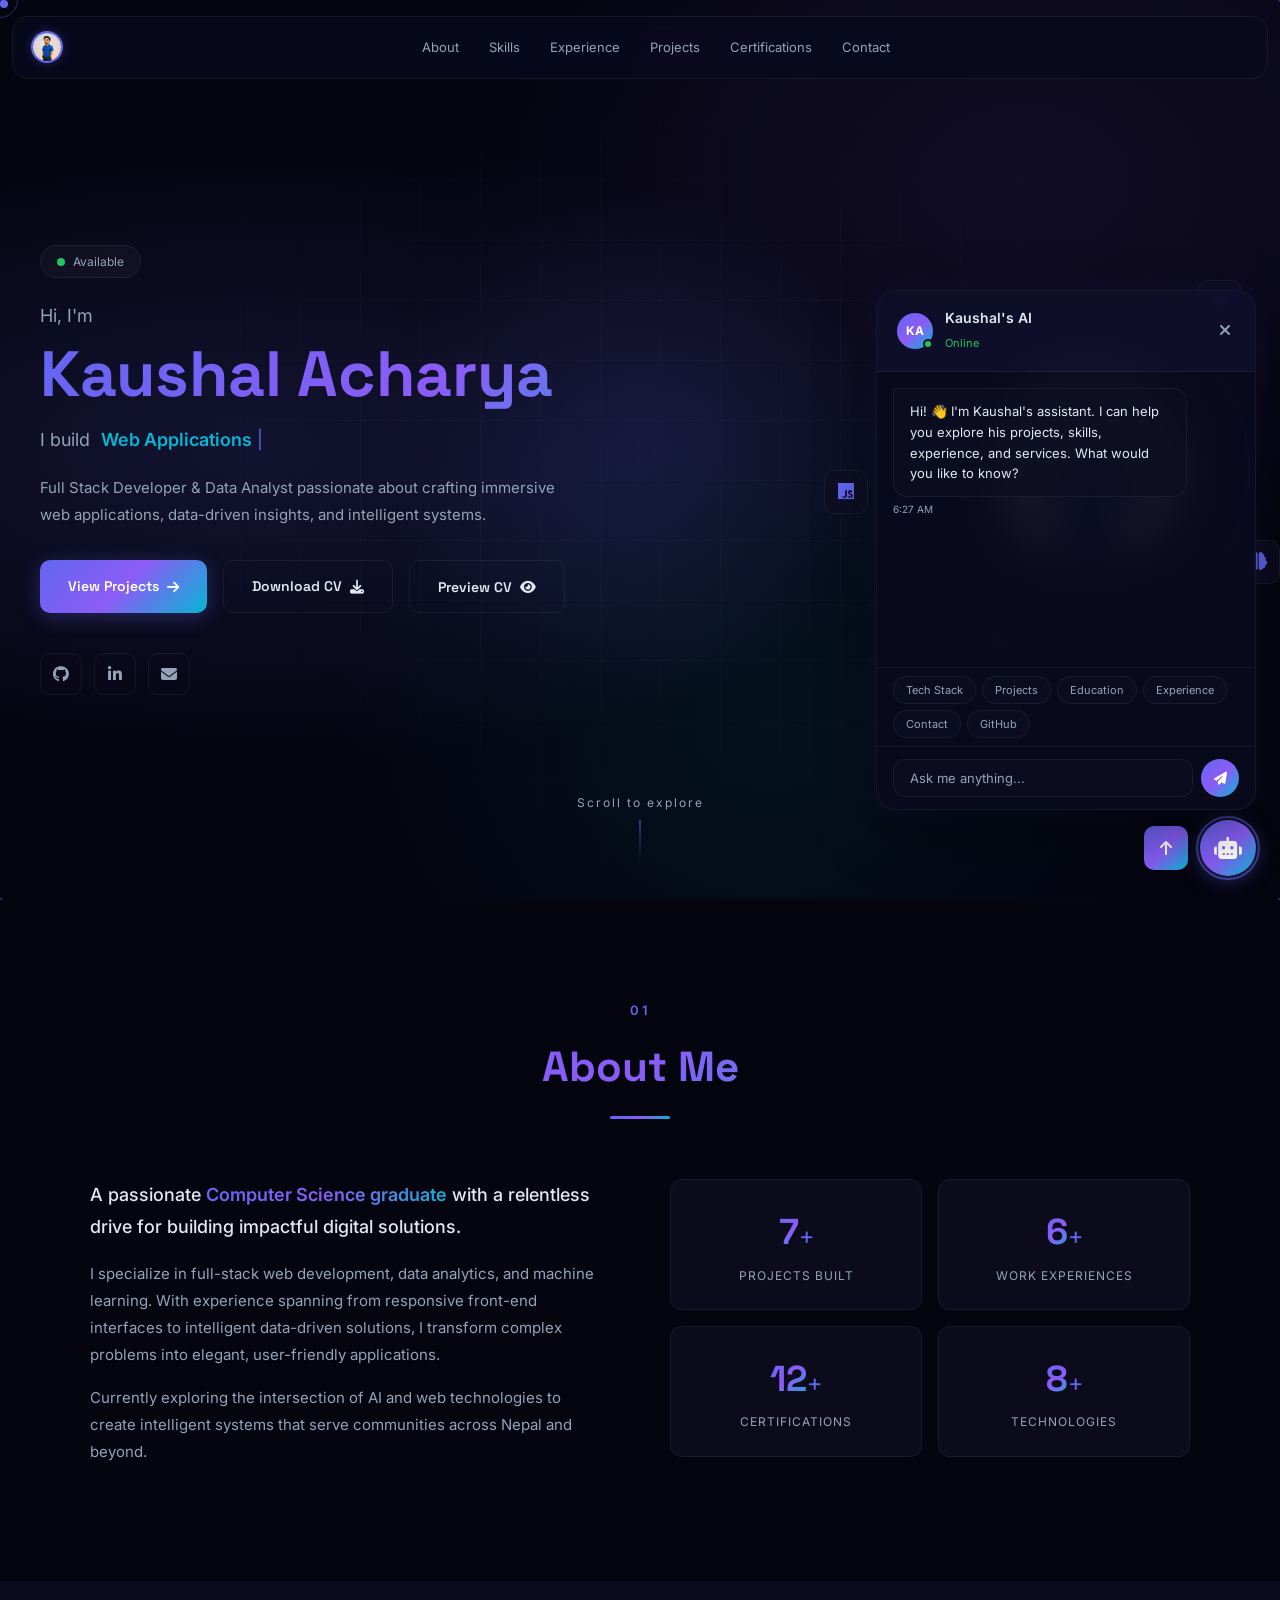
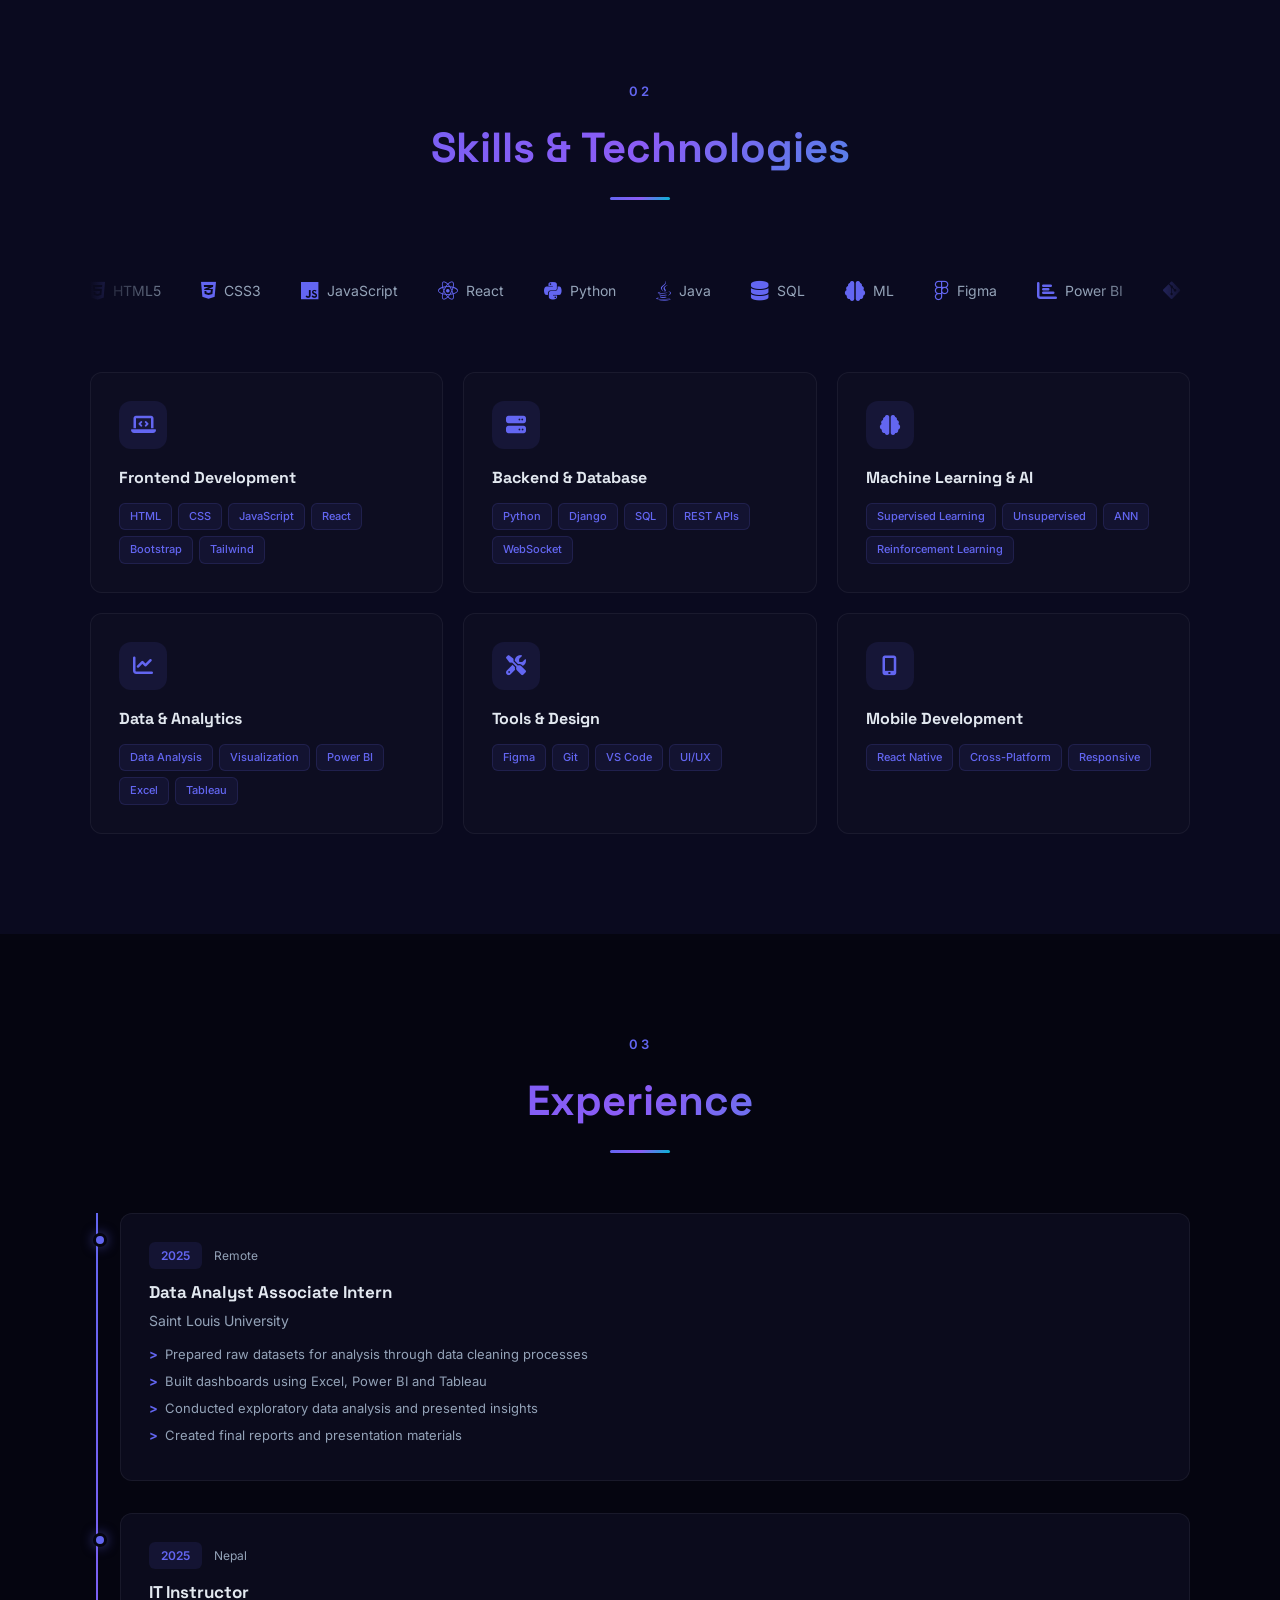
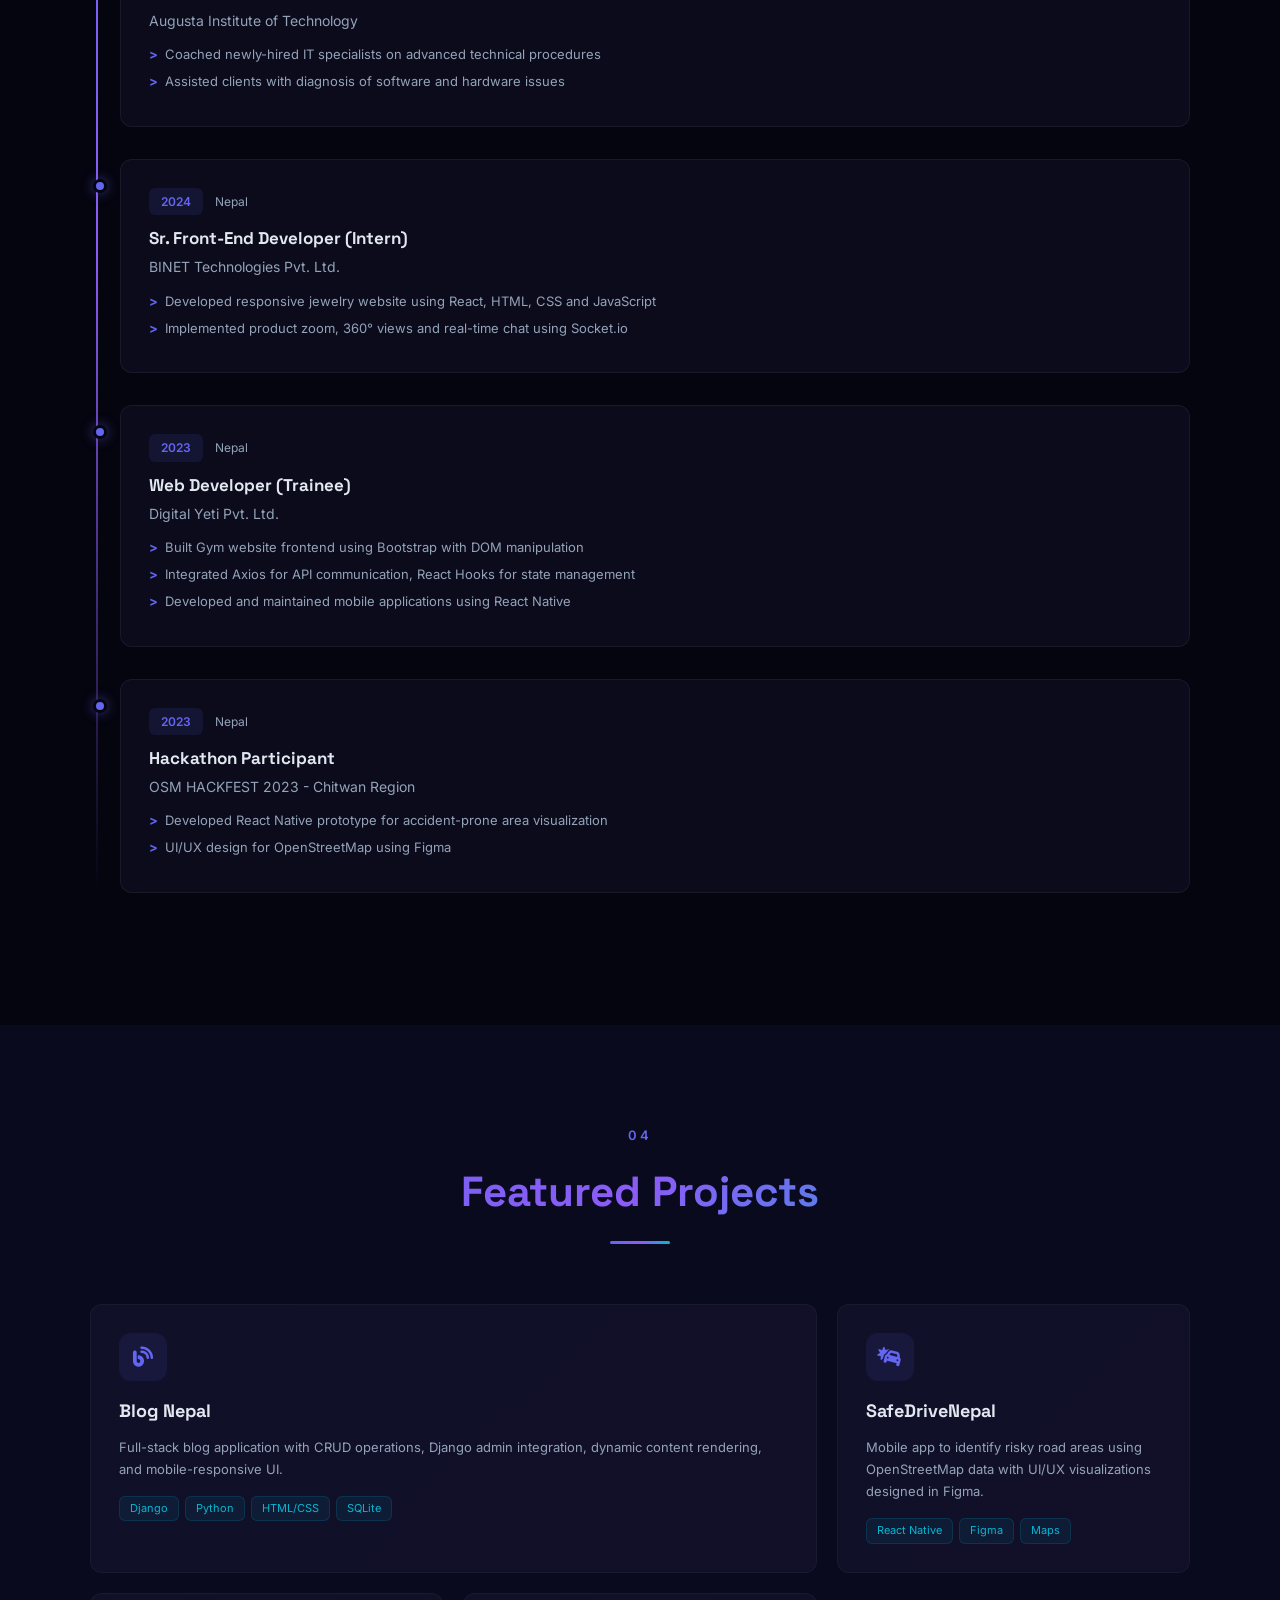
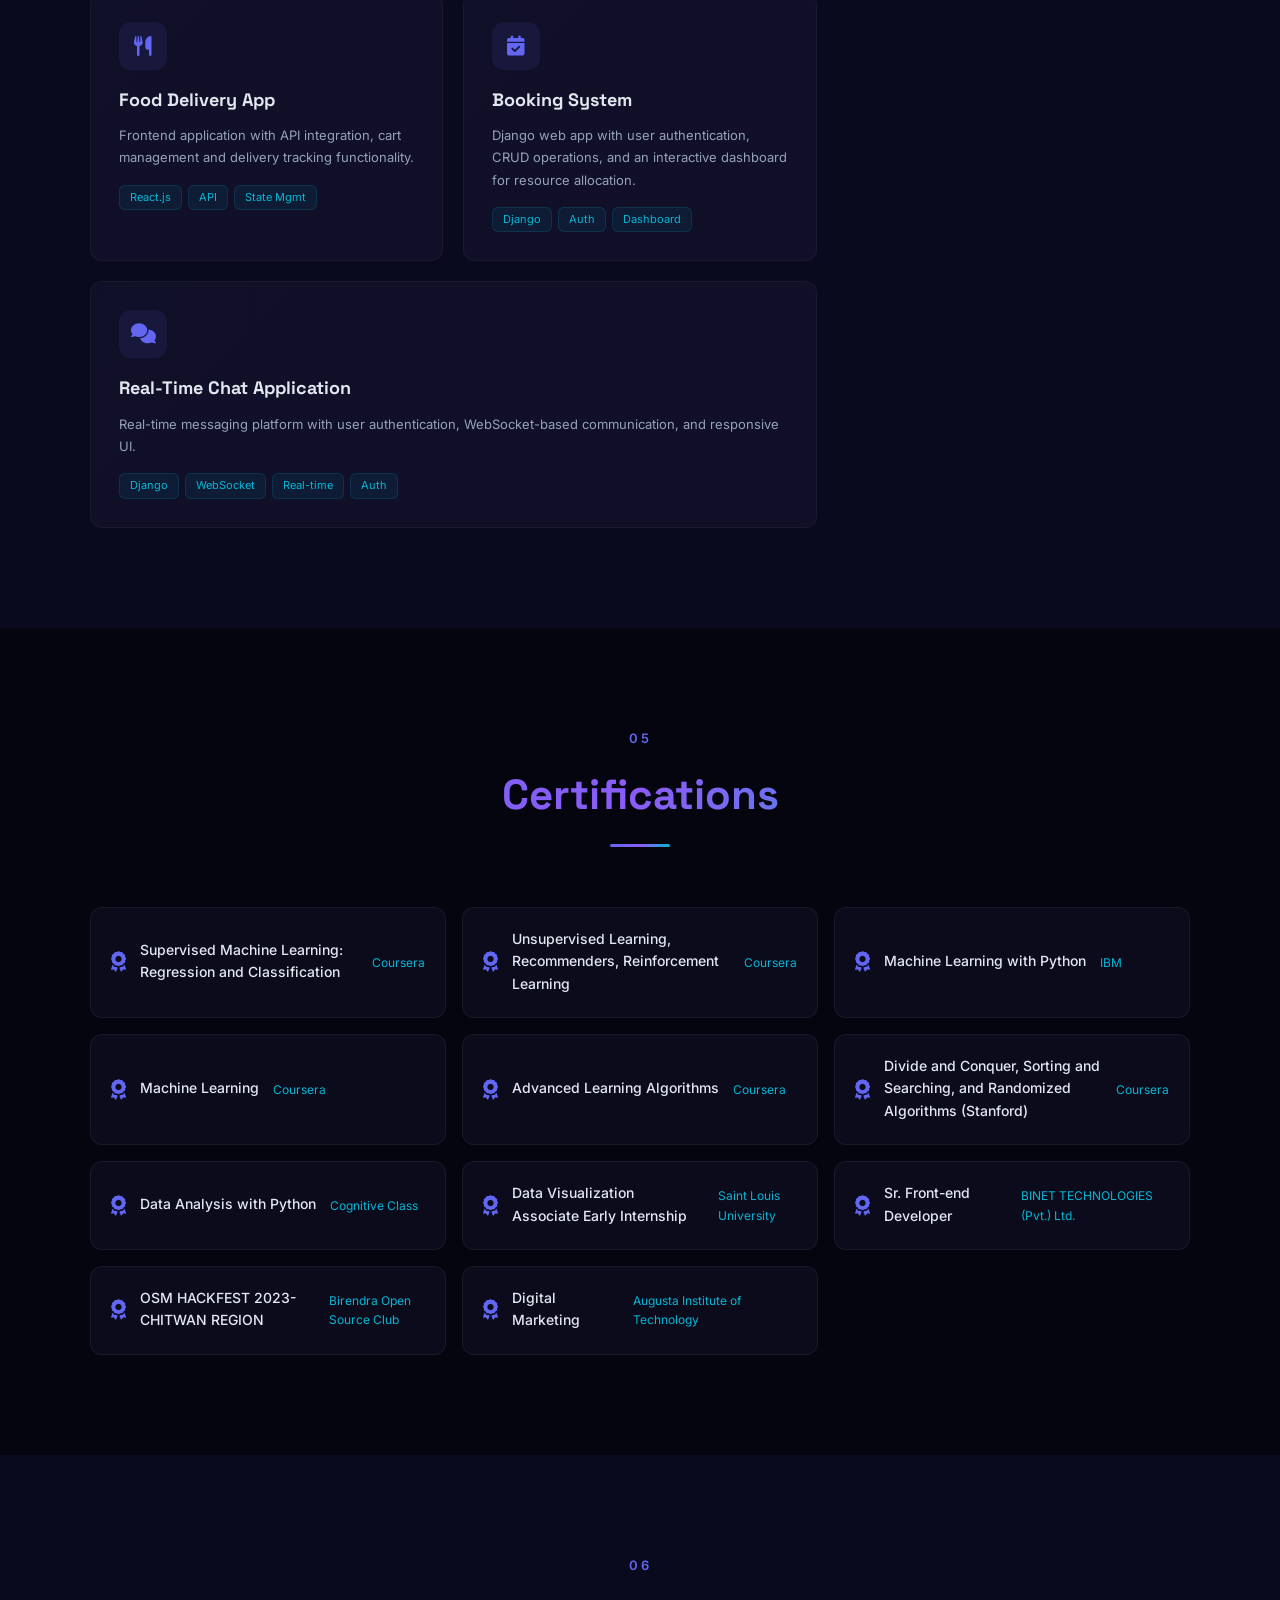
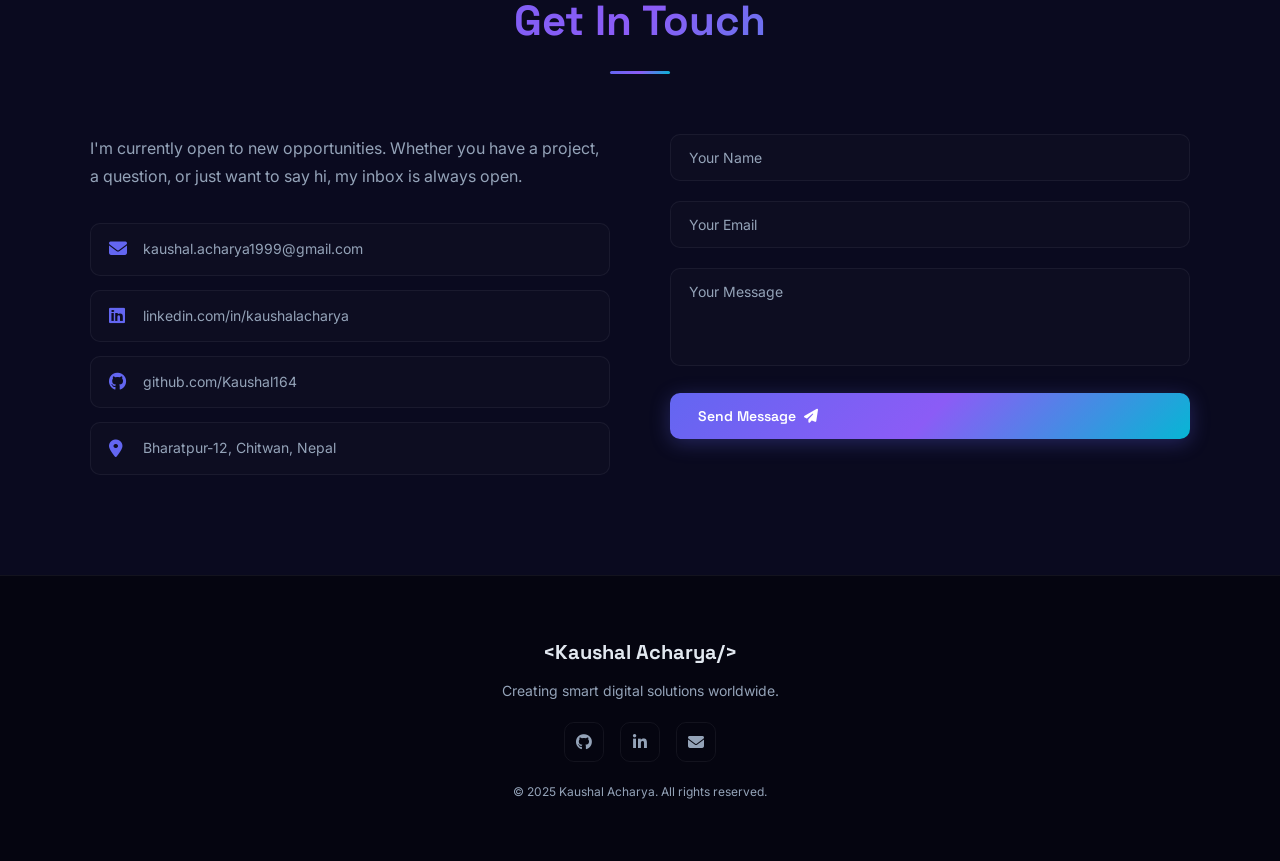
==== commit 0b2dc938: "Update index.html" ====
--- a/index.html
+++ b/index.html
@@ -52,7 +52,6 @@
                 <a href="#contact" class="nav-link">Contact</a>
             </div>
             <div class="nav-actions">
-                <button class="nav-cta" onclick="document.getElementById('contact').scrollIntoView({behavior:'smooth'})">Hire Me</button>
                 <button class="nav-toggle" id="navToggle" aria-label="Menu">
                     <span></span><span></span><span></span>
                 </button>
--- a/styles.css
+++ b/styles.css
@@ -30,22 +30,223 @@
 #particlesCanvas{position:fixed;inset:0;z-index:0;pointer-events:none;opacity:.4}
 
 /* ===== NAVBAR ===== */
-.navbar{position:fixed;top:16px;left:50%;transform:translateX(-50%);z-index:1000;width:calc(100% - 24px);max-width:1400px;background:rgba(10,10,30,.8);backdrop-filter:blur(20px);border:1px solid var(--border);border-radius:16px;padding:12px 24px;transition:all .4s;opacity:0;transform:translateX(-50%) translateY(-20px);overflow:hidden}
-.navbar.visible{opacity:1;transform:translateX(-50%) translateY(0)}
-.navbar.scrolled{background:rgba(5,5,16,.95);box-shadow:var(--glow)}
-.nav-container{display:flex;align-items:center;justify-content:space-between;gap:16px;width:100%}
-.nav-logo{font-family:var(--font);font-size:15px;font-weight:700;color:var(--text);display:flex;align-items:center;gap:8px;flex-shrink:0}
-.nav-logo-img{width:30px;height:30px;border-radius:50%;object-fit:cover;border:2px solid var(--accent);box-shadow:0 0 8px rgba(99,102,241,.3)}
-.logo-bracket{color:var(--accent)}
-.nav-links{display:flex;gap:4px;flex:1;justify-content:center;flex-wrap:wrap;overflow:hidden}
-.nav-link{font-size:13px;padding:8px 12px;border-radius:8px;color:var(--text-dim);transition:all .3s;position:relative;white-space:nowrap}
-.nav-link:hover,.nav-link.active{color:var(--text);background:var(--glass)}
-.nav-link.active::after{content:'';position:absolute;bottom:4px;left:50%;transform:translateX(-50%);width:20px;height:2px;background:var(--accent);border-radius:2px}
-.nav-actions{display:flex;align-items:center;gap:12px;flex-shrink:0}
-.nav-cta{background:var(--gradient);color:#fff;border:none;padding:8px 18px;border-radius:8px;font-size:13px;font-weight:600;cursor:pointer;font-family:var(--font);transition:all .3s;box-shadow:0 4px 15px rgba(99,102,241,.3);white-space:nowrap}
-.nav-cta:hover{transform:translateY(-2px);box-shadow:0 8px 25px rgba(99,102,241,.4)}
-.nav-toggle{display:none;background:none;border:none;cursor:pointer;padding:8px}
-.nav-toggle span{display:block;width:22px;height:2px;background:var(--text);margin:5px 0;transition:.3s;border-radius:2px}
+
+.navbar{
+  position: fixed;
+  top: 16px;
+  left: 12px;
+  right: 12px;
+  z-index: 1000;
+
+  background: rgba(10,10,30,.88);
+  backdrop-filter: blur(20px);
+
+  border: 1px solid var(--border);
+  border-radius: 16px;
+
+  padding: 12px 18px;
+  box-sizing: border-box;
+
+  transition: all .4s;
+
+  opacity: 1;
+
+  overflow: visible;
+}
+
+.navbar.visible{
+  opacity: 1;
+  transform: translateY(0);
+}
+
+.navbar.scrolled{
+  background: rgba(5,5,16,.96);
+  box-shadow: var(--glow);
+}
+
+.nav-container{
+  display: flex;
+  align-items: center;
+  justify-content: space-between;
+
+  width: 100%;
+  gap: 16px;
+}
+
+.nav-logo{
+  display: flex;
+  align-items: center;
+  gap: 8px;
+
+  flex-shrink: 0;
+}
+
+.nav-logo-img{
+  width: 32px;
+  height: 32px;
+
+  border-radius: 50%;
+  object-fit: cover;
+
+  border: 2px solid var(--accent);
+  box-shadow: 0 0 8px rgba(99,102,241,.3);
+}
+
+.nav-links{
+  display: flex;
+  align-items: center;
+  justify-content: center;
+
+  flex: 1;
+
+  gap: 10px;
+
+  overflow: visible;
+
+  flex-wrap: wrap;
+}
+
+.nav-link{
+  font-size: 13px;
+  padding: 8px 10px;
+
+  border-radius: 8px;
+
+  color: var(--text-dim);
+
+  transition: all .3s;
+  position: relative;
+
+  white-space: nowrap;
+}
+
+.nav-link:hover,
+.nav-link.active{
+  color: var(--text);
+  background: var(--glass);
+}
+
+.nav-link.active::after{
+  content: '';
+  position: absolute;
+
+  bottom: 4px;
+  left: 50%;
+
+  transform: translateX(-50%);
+
+  width: 16px;
+  height: 2px;
+
+  background: var(--accent);
+  border-radius: 2px;
+}
+
+.nav-actions{
+  display: flex;
+  align-items: center;
+
+  gap: 10px;
+
+  flex-shrink: 0;
+}
+
+.nav-cta{
+  background: var(--gradient);
+  color: #fff;
+
+  border: none;
+
+  padding: 8px 14px;
+
+  border-radius: 8px;
+
+  font-size: 12px;
+  font-weight: 600;
+
+  cursor: pointer;
+
+  font-family: var(--font);
+
+  transition: all .3s;
+
+  box-shadow: 0 4px 15px rgba(99,102,241,.3);
+
+  white-space: nowrap;
+}
+
+.nav-cta:hover{
+  transform: translateY(-2px);
+  box-shadow: 0 8px 25px rgba(99,102,241,.4);
+}
+
+.nav-toggle{
+  display: none;
+
+  background: none;
+  border: none;
+
+  cursor: pointer;
+  padding: 8px;
+}
+
+.nav-toggle span{
+  display: block;
+
+  width: 22px;
+  height: 2px;
+
+  background: var(--text);
+
+  margin: 5px 0;
+
+  transition: .3s;
+  border-radius: 2px;
+}
+
+/* ===== MOBILE ===== */
+
+@media (max-width: 1100px){
+
+  .nav-links{
+    position: absolute;
+
+    top: 72px;
+    left: 0;
+    right: 0;
+
+    display: none;
+    flex-direction: column;
+    align-items: stretch;
+
+    background: rgba(10,10,30,.98);
+
+    border: 1px solid var(--border);
+    border-radius: 14px;
+
+    padding: 14px;
+
+    gap: 6px;
+  }
+
+  .nav-links.active{
+    display: flex;
+  }
+
+  .nav-link{
+    width: 100%;
+    padding: 12px;
+    font-size: 14px;
+  }
+
+  .nav-toggle{
+    display: block;
+  }
+
+  .nav-cta{
+    display: none;
+  }
+}
 
 /* ===== HERO ===== */
 .hero{position:relative;min-height:100vh;display:flex;align-items:center;padding:120px 40px 80px;overflow:hidden}
@@ -300,29 +501,3 @@
     .resume-modal-content{width:95%;height:80vh}
     .resume-modal-header{padding:12px 16px}
 }
-@media (max-width: 900px){
-
-    .nav-links{
-        display:none;
-    }
-
-    .nav-links.active{
-        display:flex;
-        position:absolute;
-        top:70px;
-        left:0;
-        width:100%;
-        flex-direction:column;
-        background:rgba(10,10,30,.95);
-        padding:20px;
-        border-radius:16px;
-    }
-
-    .nav-toggle{
-        display:block;
-    }
-
-    .nav-cta{
-        display:none;
-    }
-}
